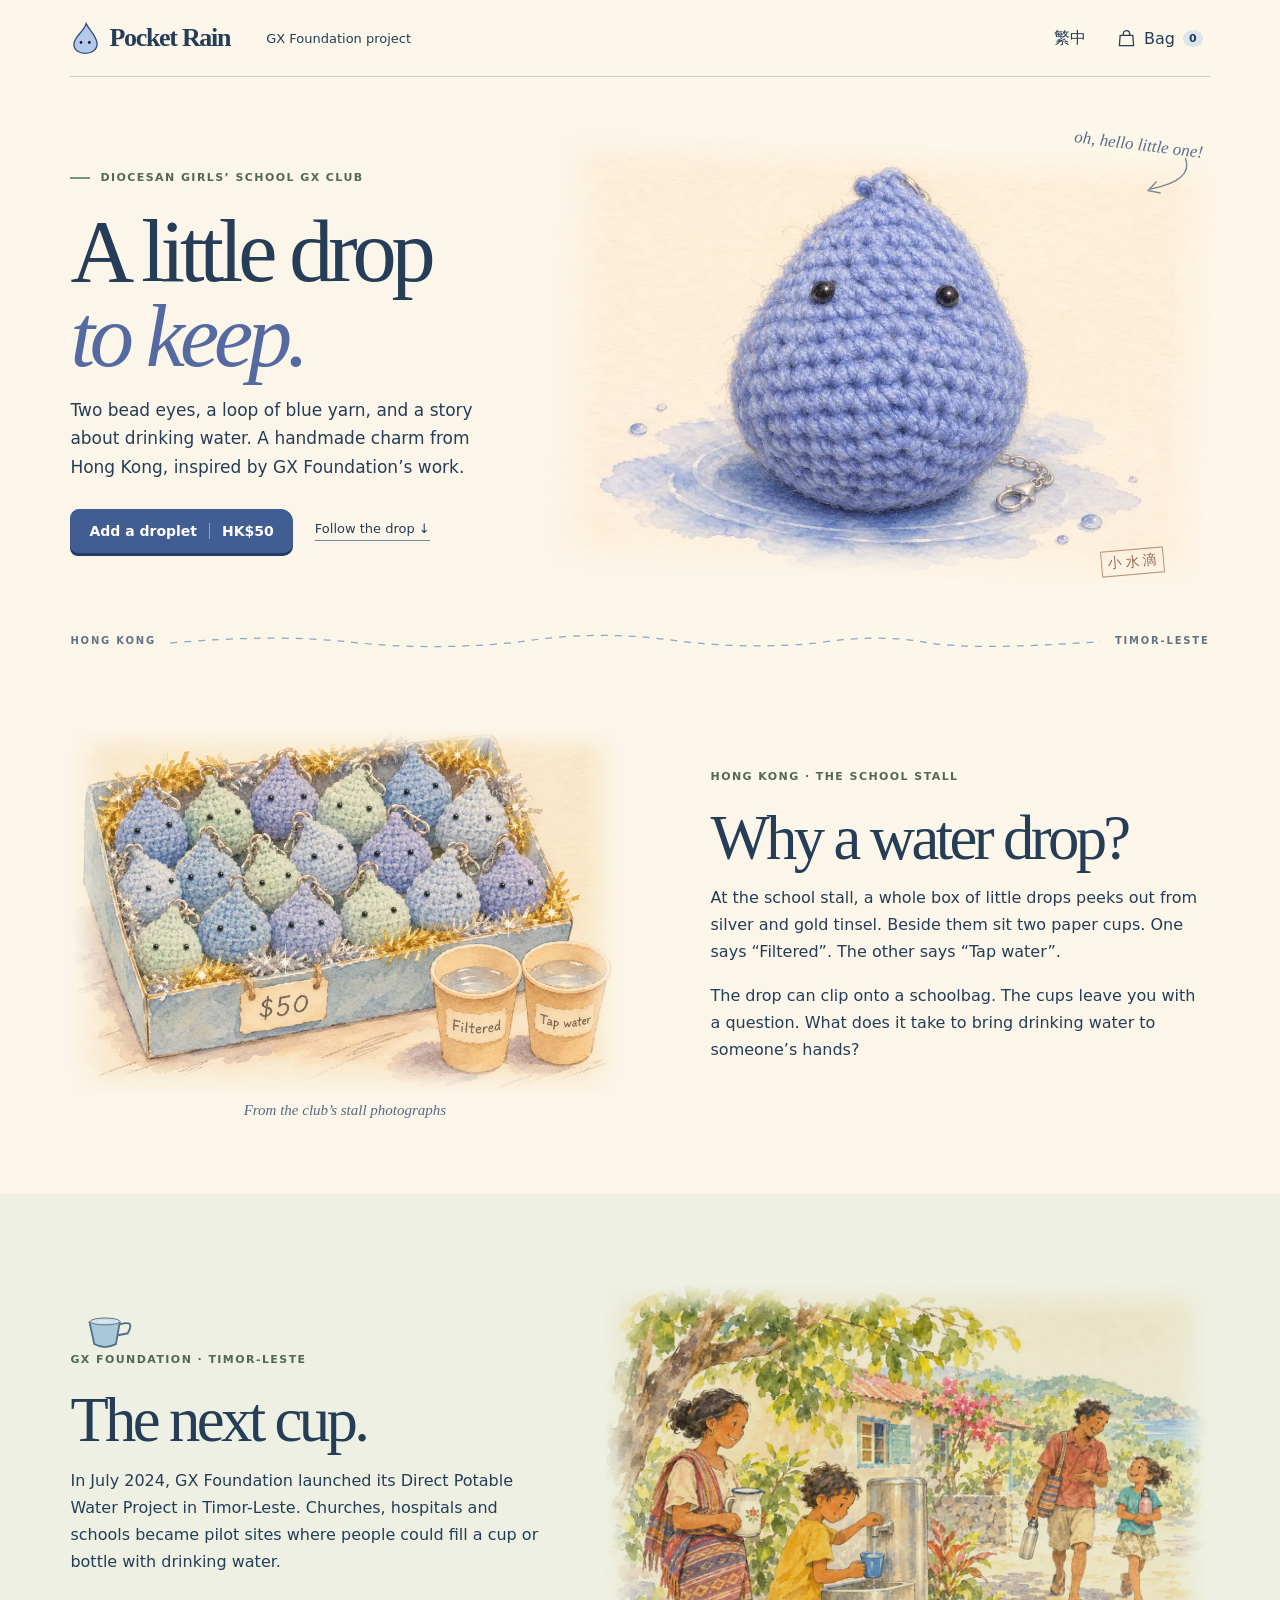
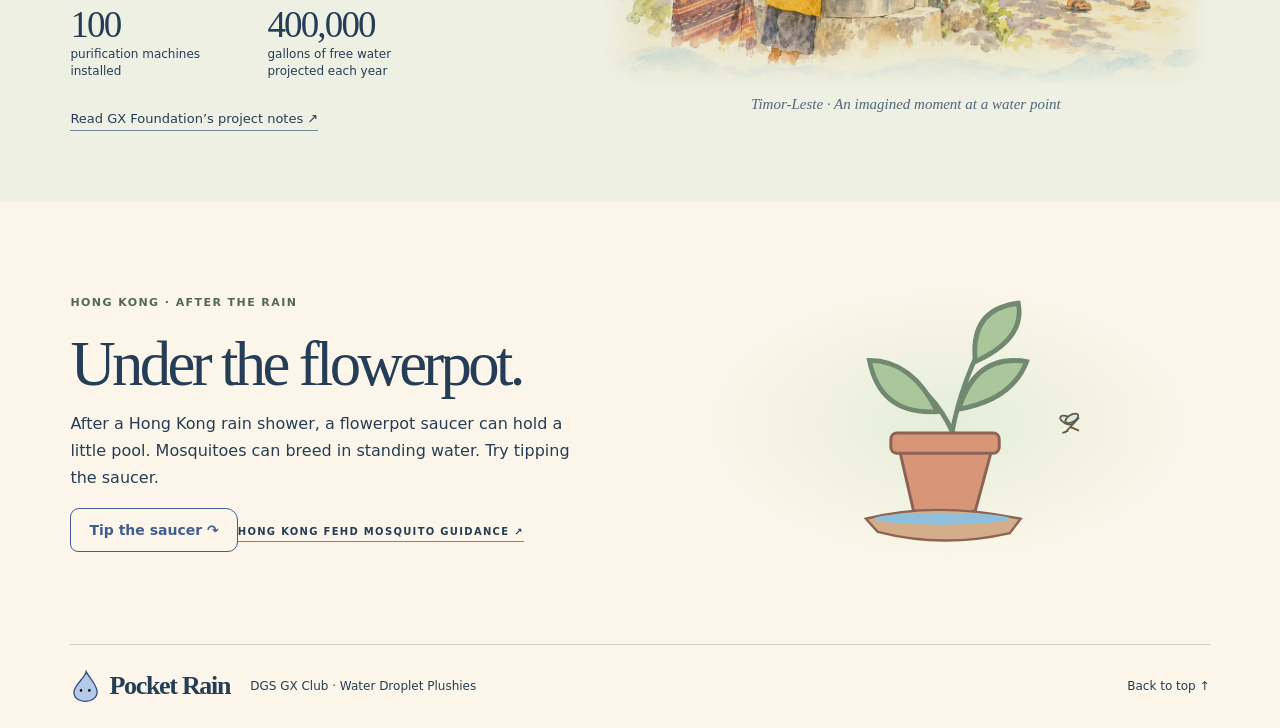
==== clubs/dgs-pocket-rain/index.html @ b992528f "Build Pocket Rain, a bilingual watercolor story for the DGS GX Club" ====
<!doctype html><html lang="en"><head><meta charset="utf-8"><meta name="viewport" content="width=device-width,initial-scale=1"><meta name="theme-color" content="#faf5e9"><title>Pocket Rain · DGS GX Club</title><meta name="description" content="Meet a handmade water droplet from Diocesan Girls’ School GX Club and follow its story to GX Foundation’s Direct Potable Water Project."><link rel="stylesheet" href="style.css"><script defer src="app.js"></script></head><body>
<svg class="defs" xmlns="http://www.w3.org/2000/svg" aria-hidden="true"><defs><symbol id="drop" viewBox="0 0 48 52"><path d="M25 3C23 14 6 23 6 35c0 9 8 14 18 14s18-6 18-15C41 22 30 13 25 3Z" fill="#b4c9e9" stroke="#334c7a" stroke-width="2"/><circle cx="17" cy="32" r="2"/><circle cx="30" cy="32" r="2"/></symbol><symbol id="bag" viewBox="0 0 24 24"><path d="M4 8h16l1 13H3L4 8Zm4 0V6a4 4 0 018 0v2" fill="none" stroke="currentColor" stroke-width="1.6" stroke-linejoin="round"/></symbol></defs></svg>
<header><div class="nav"><a class="brand" href="#home"><svg aria-hidden="true"><use href="#drop"/></svg>Pocket Rain</a><a class="navlink" href="#project" data-zh="共享基金會項目">GX Foundation project</a><div class="navright"><button id="lang" aria-label="切換至繁體中文">繁中</button><button id="bagBtn" class="bag"><svg aria-hidden="true"><use href="#bag"/></svg><span data-zh="購物袋">Bag</span> <b id="count">0</b></button></div></div></header>
<main id="home"><section class="hero wrap"><div class="herocopy"><p class="eyebrow"><i></i><span data-zh="拔萃女書院 GX 學會">Diocesan Girls’ School GX Club</span></p><h1 data-zh="袋裡的">A little drop</h1><div class="title2" data-zh="小水滴。">to keep.</div><p class="lead" data-zh="兩顆珠子做眼睛，一身藍色毛線。香港學生把共享基金會的飲用水故事，織成一枚可以隨身帶走的小掛飾。">Two bead eyes, a loop of blue yarn, and a story about drinking water. A handmade charm from Hong Kong, inspired by GX Foundation’s work.</p><div class="actions"><button class="primary" id="add"><span data-zh="放進購物袋">Add a droplet</span><span class="price">HK$50</span></button><a href="#stall" class="storylink"><span data-zh="跟著水滴走">Follow the drop</span> ↓</a></div></div>
<div class="portrait"><span class="handnote" data-zh="你好，小水滴！">oh, hello little one!</span><svg class="pointer" viewBox="0 0 80 60" aria-hidden="true"><path d="M65 4Q76 33 20 44m8-10-11 12 16 3"/></svg><button class="artbutton" id="hello" aria-label="Say hello to the droplet" data-label-zh="向小水滴打招呼"><img src="assets/pocket-rain.webp" width="1050" height="700" alt="Watercolor portrait of a blue crocheted water droplet with tiny bead eyes and a silver clasp."></button><span class="littlemark">小 水 滴</span></div></section>
<div class="chapterline wrap"><span>HONG KONG</span><svg aria-hidden="true" viewBox="0 0 800 32" preserveAspectRatio="none"><path d="M0 18Q90 6 157 17T298 17Q365 1 430 14T555 18Q609 6 649 17T800 16"/></svg><span>TIMOR-LESTE</span></div>
<section id="stall" class="spread wrap"><figure class="paper"><img src="assets/stall.webp" width="1000" height="667" alt="Illustration of the students’ tinsel-trimmed stall, blue crocheted keyrings and two labelled cups." loading="lazy"><figcaption data-zh="根據學會攤位照片繪製">From the club’s stall photographs</figcaption></figure><div><p class="eyebrow" data-zh="香港 · 校園攤位">Hong Kong · The school stall</p><h2 data-zh="為甚麼是水滴？">Why a water drop?</h2><p data-zh="攤位上，一整盒毛線水滴擠在金銀色的閃帶之間。旁邊有兩個紙杯，一個寫著「過濾水」，另一個寫著「自來水」。">At the school stall, a whole box of little drops peeks out from silver and gold tinsel. Beside them sit two paper cups. One says “Filtered”. The other says “Tap water”.</p><p data-zh="小水滴可以掛在書包上。至於杯裡的水，又是怎樣來到我們手中的呢？">The drop can clip onto a schoolbag. The cups leave you with a question. What does it take to bring drinking water to someone’s hands?</p></div></section>
<section id="project" class="project"><div class="wrap spread reverse"><div><p class="eyebrow" data-zh="共享基金會 · 東帝汶">GX Foundation · Timor-Leste</p><h2 data-zh="下一杯水。">The next cup.</h2><p data-zh="2024 年 7 月，共享基金會在東帝汶啟動「直接飲用水項目」，以教堂、醫院和學校為試點，設置淨水機，讓人們可在日常生活中盛取飲用水。">In July 2024, GX Foundation launched its Direct Potable Water Project in Timor-Leste. Churches, hospitals and schools became pilot sites where people could fill a cup or bottle with drinking water.</p><div class="stats"><div><strong>100</strong><span data-zh="已設置的淨水機">purification machines installed</span></div><div><strong>400,000</strong><span data-zh="預計每年供應的免費飲用水（加侖）">gallons of free water projected each year</span></div></div><a class="storylink" href="https://gxfoundation.hk/en/programmes/detail/habitat"><span data-zh="閱讀共享基金會的項目介紹">Read GX Foundation’s project notes</span> ↗</a></div><figure class="scene"><img src="assets/next-cup.webp" width="1250" height="833" alt="A painted scene of two families sharing a water point in Timor-Leste." loading="lazy"><figcaption data-zh="東帝汶 · 水站日常生活想像圖">Timor-Leste · An imagined moment at a water point</figcaption></figure></div></section>
<section class="field wrap"><div><p class="eyebrow" data-zh="香港 · 雨後小觀察">Hong Kong · After the rain</p><h2 data-zh="花盆底下呢？">Under the flowerpot.</h2><p data-zh="下雨後，花盆底碟有時會留下一小攤水。蚊子可以在積水中繁殖。試試把底碟裡的水倒掉。">After a Hong Kong rain shower, a flowerpot saucer can hold a little pool. Mosquitoes can breed in standing water. Try tipping the saucer.</p><button class="outline" id="tip"></button><p class="result" id="tipStatus" aria-live="polite"></p><a class="source" href="https://www.fehd.gov.hk/english/news/details/20260423_12346.html" data-zh="香港食環署防蚊指引 ↗">Hong Kong FEHD mosquito guidance ↗</a></div><div class="garden"><svg viewBox="0 0 440 245" aria-hidden="true"><g fill="none" stroke="#708970" stroke-width="4" stroke-linecap="round"><path d="M220 158q4-60 37-117m-32 92q-17-40-54-56"/><path fill="#abc69a" d="M243 71q-5-44 36-49 6 30-36 49ZM229 111q14-47 57-40-12 32-57 40ZM211 113q-48 3-57-43 36 0 57 43Z"/></g><g stroke="#8c6355" stroke-width="2.5" fill="#d79677"><path d="m179 144 12 52q24 12 52 0l14-52Z"/><rect x="172" y="131" width="91" height="17" rx="5"/></g><g class="saucer"><path d="M151 203q58-15 130 0l-9 12q-57 13-111-1Z" fill="#d4ae8a" stroke="#8c6355" stroke-width="2"/><ellipse class="swater" cx="215" cy="203" rx="57" ry="5" fill="#8fbfdb"/></g><g class="pour" fill="#77adcc"><ellipse cx="291" cy="211" rx="3" ry="7"/><ellipse cx="300" cy="222" rx="3" ry="5"/></g><g class="bug" transform="translate(323 125)" stroke="#625949" stroke-width="1.5" fill="#d7e9e3"><ellipse cx="-5" cy="-3" rx="6" ry="3" transform="rotate(25)"/><ellipse cx="4" cy="-5" rx="6" ry="3" transform="rotate(-30)"/><path d="m-5 6 12-13m-7 8 7 3m-9 0-5 2" fill="none"/></g></svg></div></section></main>
<footer class="wrap"><a href="#home" class="brand"><svg aria-hidden="true"><use href="#drop"/></svg>Pocket Rain</a><span data-zh="拔萃女書院 GX 學會 · 水滴公仔">DGS GX Club · Water Droplet Plushies</span><a href="#home" data-zh="回到頁首 ↑">Back to top ↑</a></footer>
<dialog id="drawer" aria-labelledby="bagTitle"><div class="drawerhead"><p class="eyebrow" data-zh="校園攤位 · 預覽">School stall · Preview</p><button id="close" aria-label="Close bag" data-label-zh="關閉購物袋">×</button></div><h2 id="bagTitle" data-zh="你的小水滴">Your little drops</h2><div id="bagBody"></div></dialog><div id="toast" role="status"></div></body></html>
---- clubs/dgs-pocket-rain/style.css ----
:root{--paper:#fbf6e9;--ink:#253d56;--blue:#425d92;--line:#cfcebc;--serif:"Baskerville","Iowan Old Style","Palatino Linotype","Songti TC","Noto Serif TC",Georgia,serif;--sans:"Avenir Next","PingFang TC","Microsoft JhengHei",system-ui,sans-serif;color:var(--ink);background:var(--paper);font-family:var(--sans);scroll-behavior:smooth}*{box-sizing:border-box}body{margin:0;background:radial-gradient(ellipse at 82% 12%,#fff9ea88,transparent 28%),var(--paper)}button,a{font:inherit;color:inherit}button{cursor:pointer}button:focus-visible,a:focus-visible{outline:3px solid #af5e2f;outline-offset:5px}a{text-decoration:none}svg{display:block}.defs{position:absolute;width:0;height:0}.wrap,.nav{max-width:1240px;width:89%;margin:auto}.nav{height:77px;display:flex;align-items:center;gap:36px;border-bottom:1px solid var(--line)}.brand{display:flex;align-items:center;gap:8px;font:700 26px var(--serif);letter-spacing:-1.3px}.brand svg{width:31px;height:35px}.navlink{font-size:13px}.navright{margin-left:auto;display:flex;align-items:center;gap:17px}.navright button,.drawerhead button{background:none;border:0;padding:7px}.bag{display:flex;align-items:center;gap:8px}.bag svg{width:19px;height:19px}.bag b{font-size:11px;background:#dce5eb;padding:2px 6px;border-radius:50%}.hero{display:grid;grid-template-columns:.85fr 1.15fr;min-height:540px;align-items:center;padding:66px 0 49px}.eyebrow,.chapterline,.source{font:650 11px/1.6 var(--sans);letter-spacing:.13em;text-transform:uppercase}.eyebrow{display:flex;align-items:center;gap:10px;color:#536953;margin:0 0 22px}.eyebrow i{width:20px;height:2px;background:#7c9476}h1,.title2,h2{font:500 clamp(56px,6.9vw,104px)/.96 var(--serif);letter-spacing:-.058em;margin:0}.title2{font-style:italic;color:#546aa0}.lead{font-size:17px;max-width:415px}.herocopy{z-index:1}.lead,.spread p:not(.eyebrow),.field p:not(.eyebrow){line-height:1.7}.actions{display:flex;align-items:center;gap:22px;flex-wrap:wrap;margin-top:27px}.primary,.outline{border:1px solid var(--blue);padding:13px 18px;border-radius:9px 12px 10px 8px;font-size:14px;font-weight:650}.primary{background:var(--blue);color:white;box-shadow:0 3px 0 #233b66}.primary:hover{background:#314e80}.price{border-left:1px solid #ffffff68;margin-left:12px;padding-left:12px}.storylink,.source{font-size:13px;border-bottom:1px solid #78879a;padding-bottom:4px}.portrait{position:relative;min-width:0;isolation:isolate}.artbutton{display:block;border:0;padding:0;background:none;width:100%;mix-blend-mode:multiply;cursor:pointer}.artbutton img,.paper img,.scene img{display:block;width:100%;height:auto;mask-image:linear-gradient(to right,transparent,#000 7% 94%,transparent),linear-gradient(to bottom,transparent,#000 8% 91%,transparent);mask-composite:intersect}.artbutton img{transform:rotate(2deg)}.artbutton.wave img{animation:bob .75s ease}.handnote,.littlemark,figcaption{font:italic 17px var(--serif);color:#596d8c}.handnote{position:absolute;z-index:2;top:-8px;right:1%;transform:rotate(7deg);pointer-events:none}.pointer{position:absolute;right:2%;top:12px;width:62px;fill:none;stroke:#758497;stroke-width:1.8;z-index:2;pointer-events:none}.littlemark{position:absolute;right:7%;bottom:1%;font:500 14px var(--serif);color:#946b57;border:1px solid #b6977e;padding:3px 6px;transform:rotate(-5deg)}.chapterline{display:flex;align-items:center;gap:14px;color:#627387;letter-spacing:.18em;font-size:10px;white-space:nowrap}.chapterline svg{width:100%;height:25px;stroke:#89a9c0;stroke-width:1.6;fill:none;stroke-dasharray:6 6}.spread,.field{display:grid;grid-template-columns:1.1fr 1fr;align-items:center;gap:8%;padding:75px 0}.spread h2,.field h2,dialog h2{font-size:clamp(40px,4.9vw,70px)}.spread p:not(.eyebrow),.field p:not(.eyebrow){font-size:16px}.spread figure{margin:0;min-width:0}.paper,.scene{mix-blend-mode:multiply}figcaption{text-align:center;margin-top:7px;font-size:15px}.project{background:#edf0e3}.reverse{grid-template-columns:1fr 1.25fr;gap:4%}.stats{display:flex;margin:28px 0;gap:22px}.stats>div{max-width:175px}.stats strong{display:block;font:500 37px var(--serif);letter-spacing:-.05em}.stats span{font-size:12px;line-height:1.4;display:block}.field{grid-template-columns:1fr 1fr}.garden svg{width:100%;background:radial-gradient(ellipse,#e5edda,transparent 65%)}.outline{background:none;color:var(--blue)}.source{font-size:10px}.saucer,.swater,.bug,.pour{transition:transform .7s,opacity .5s;transform-box:fill-box;transform-origin:center}.pour{opacity:0}.tipped .saucer{transform:translate(24px,5px) rotate(19deg)}.tipped .swater,.tipped .bug{opacity:0}.tipped .pour{animation:pour .9s ease}.result:empty{display:none}.field .result{color:#46623c}footer{border-top:1px solid var(--line);padding:24px 0;display:flex;align-items:center;gap:20px;font-size:12px}footer a:last-child{margin-left:auto}dialog{width:min(430px,92vw);border:1px solid #999f96;background:var(--paper);color:var(--ink);border-radius:15px;padding:25px}dialog::backdrop{background:#18253e60}.drawerhead,.bagrow,.subtotal,.quantity{display:flex;align-items:center;justify-content:space-between;gap:12px}.drawerhead .eyebrow{margin:0}.drawerhead button{font-size:27px}.bagrow{margin:22px 0}.bagrow img{width:40%;mix-blend-mode:multiply}.quantity{justify-content:start}.quantity button{border-radius:50%;width:37px;height:37px;border:1px solid var(--line);background:none}.subtotal{padding:16px 0;border-top:1px dashed var(--line)}dialog p{line-height:1.6}#toast{position:fixed;bottom:20px;left:50%;transform:translateX(-50%);background:#273f54;color:white;border-radius:22px;padding:10px 20px;font-size:13px;z-index:5;pointer-events:none}#toast:empty{display:none}.bead{fill:#6b9fc1;opacity:0}.travelling .bead{animation:fall 1.7s ease-in-out 2}.ring{stroke:#8ab2cd;fill:none;opacity:.3;transform-origin:center;transform-box:fill-box}.travelling .ring{animation:ripple 1.7s ease-out 2}.cupmark{width:85px;height:62px;margin-top:20px}.littlemark,.garden{pointer-events:none}@keyframes bob{35%{transform:rotate(-6deg) translateY(-8px)}70%{transform:rotate(4deg)}}@keyframes fall{20%{opacity:1;transform:translateY(-9px)}65%{opacity:1;transform:translateY(14px)}70%,100%{opacity:0}}@keyframes ripple{0%,60%{transform:scale(.2);opacity:0}70%{opacity:.8}100%{transform:scale(1.4);opacity:0}}@keyframes pour{35%{opacity:1}100%{opacity:0;transform:translateY(8px)}}html:lang(zh-Hant) h1,html:lang(zh-Hant) .title2,html:lang(zh-Hant) h2{letter-spacing:.01em;line-height:1.14}html:lang(zh-Hant) .title2{font-style:normal}
@media(max-width:700px){.wrap,.nav{width:88%}.nav{height:61px;gap:10px}.navlink{display:none}.navright{gap:7px}.brand{font-size:22px}.hero{grid-template-columns:1fr;padding:34px 0 17px;gap:22px}.hero h1,.hero .title2{display:inline;font-size:clamp(49px,11vw,76px)}.hero h1{margin-right:.1em}.eyebrow{font-size:10px;margin-bottom:13px}.lead{font-size:15px;margin:12px 0}.actions{margin-top:17px;gap:18px}.portrait{width:min(100%,440px);margin:auto}.handnote{right:1%;font-size:15px}.pointer{width:41px}.chapterline{gap:8px;font-size:8px}.spread,.field{grid-template-columns:1fr;gap:24px;padding:46px 0}.spread:not(.reverse)>div{grid-row:1}.stats{margin:18px 0}.garden{grid-row:2}.garden svg{max-height:190px}.field h2,.spread h2{font-size:42px}footer{flex-wrap:wrap;gap:12px}footer .brand{width:100%}.storylink{font-size:12px}}
@media(prefers-reduced-motion:reduce){*,*::before,*::after{scroll-behavior:auto!important;animation:none!important;transition:none!important}}
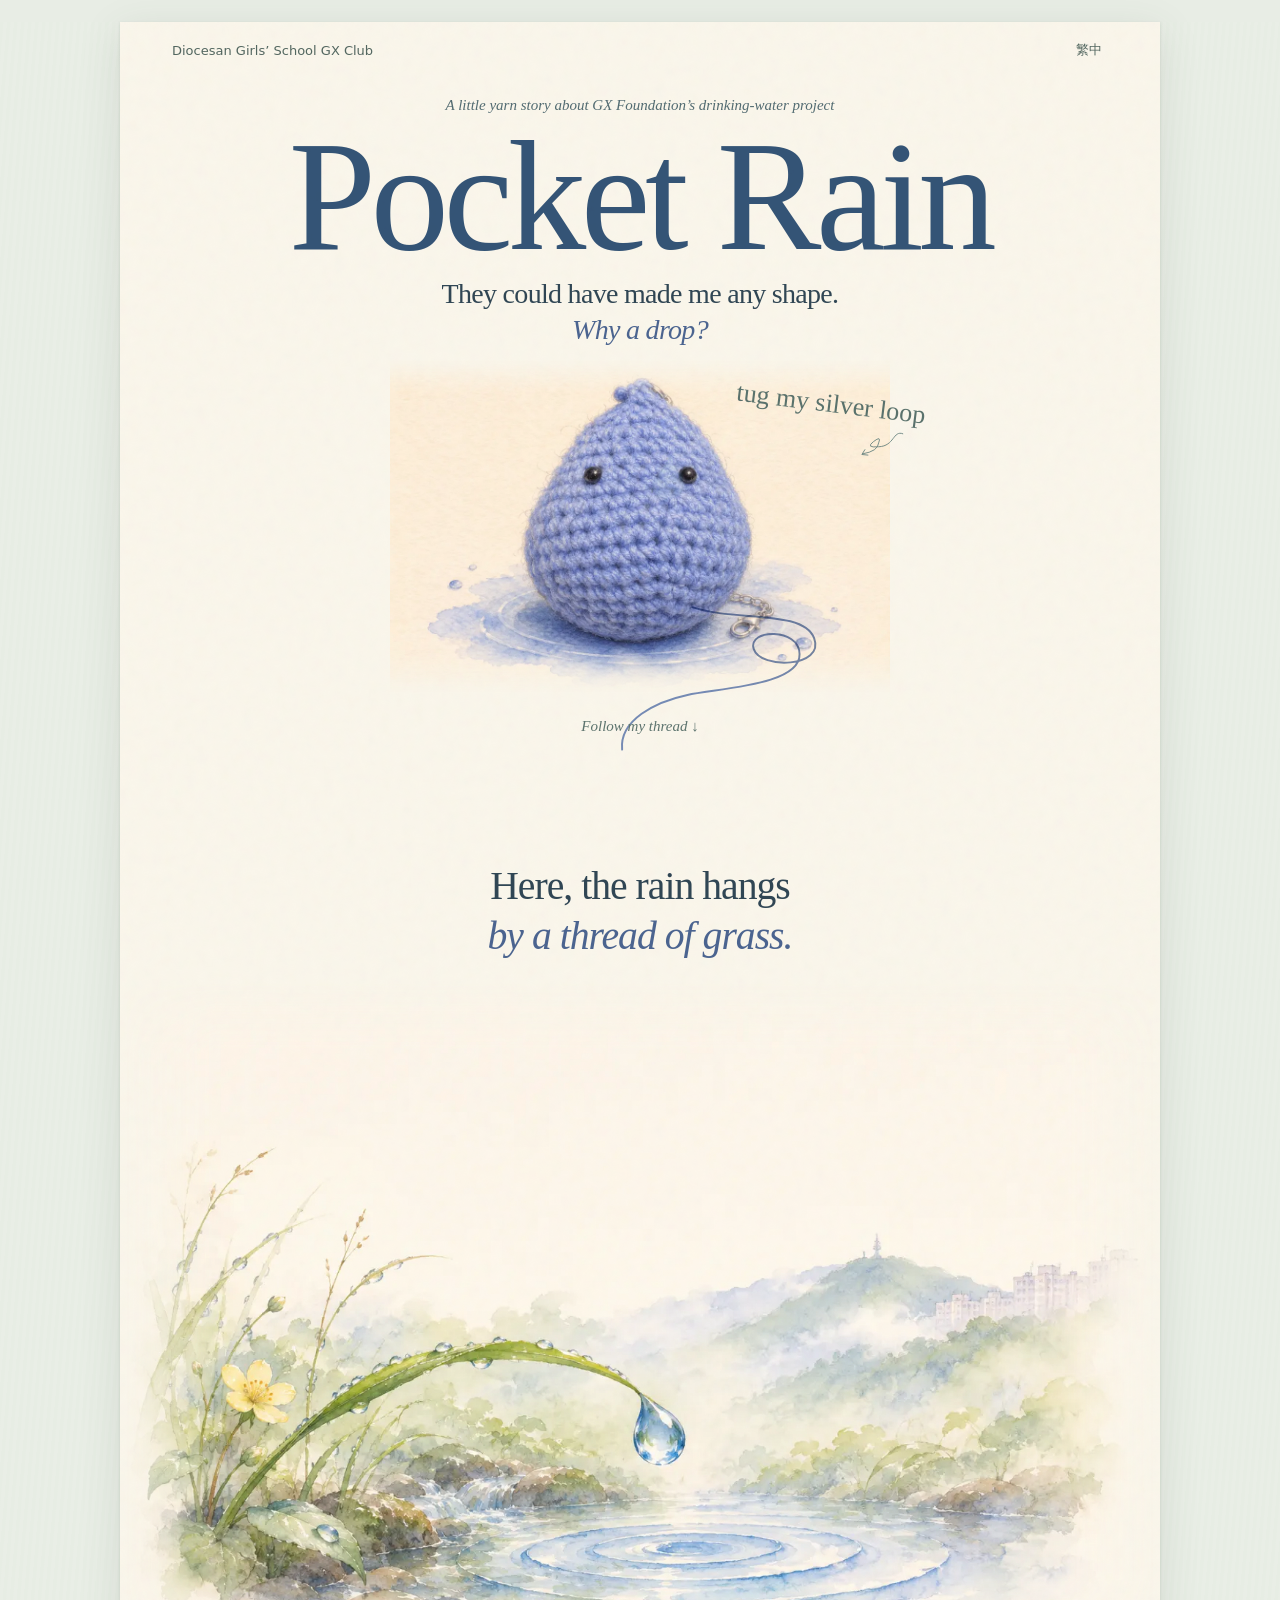
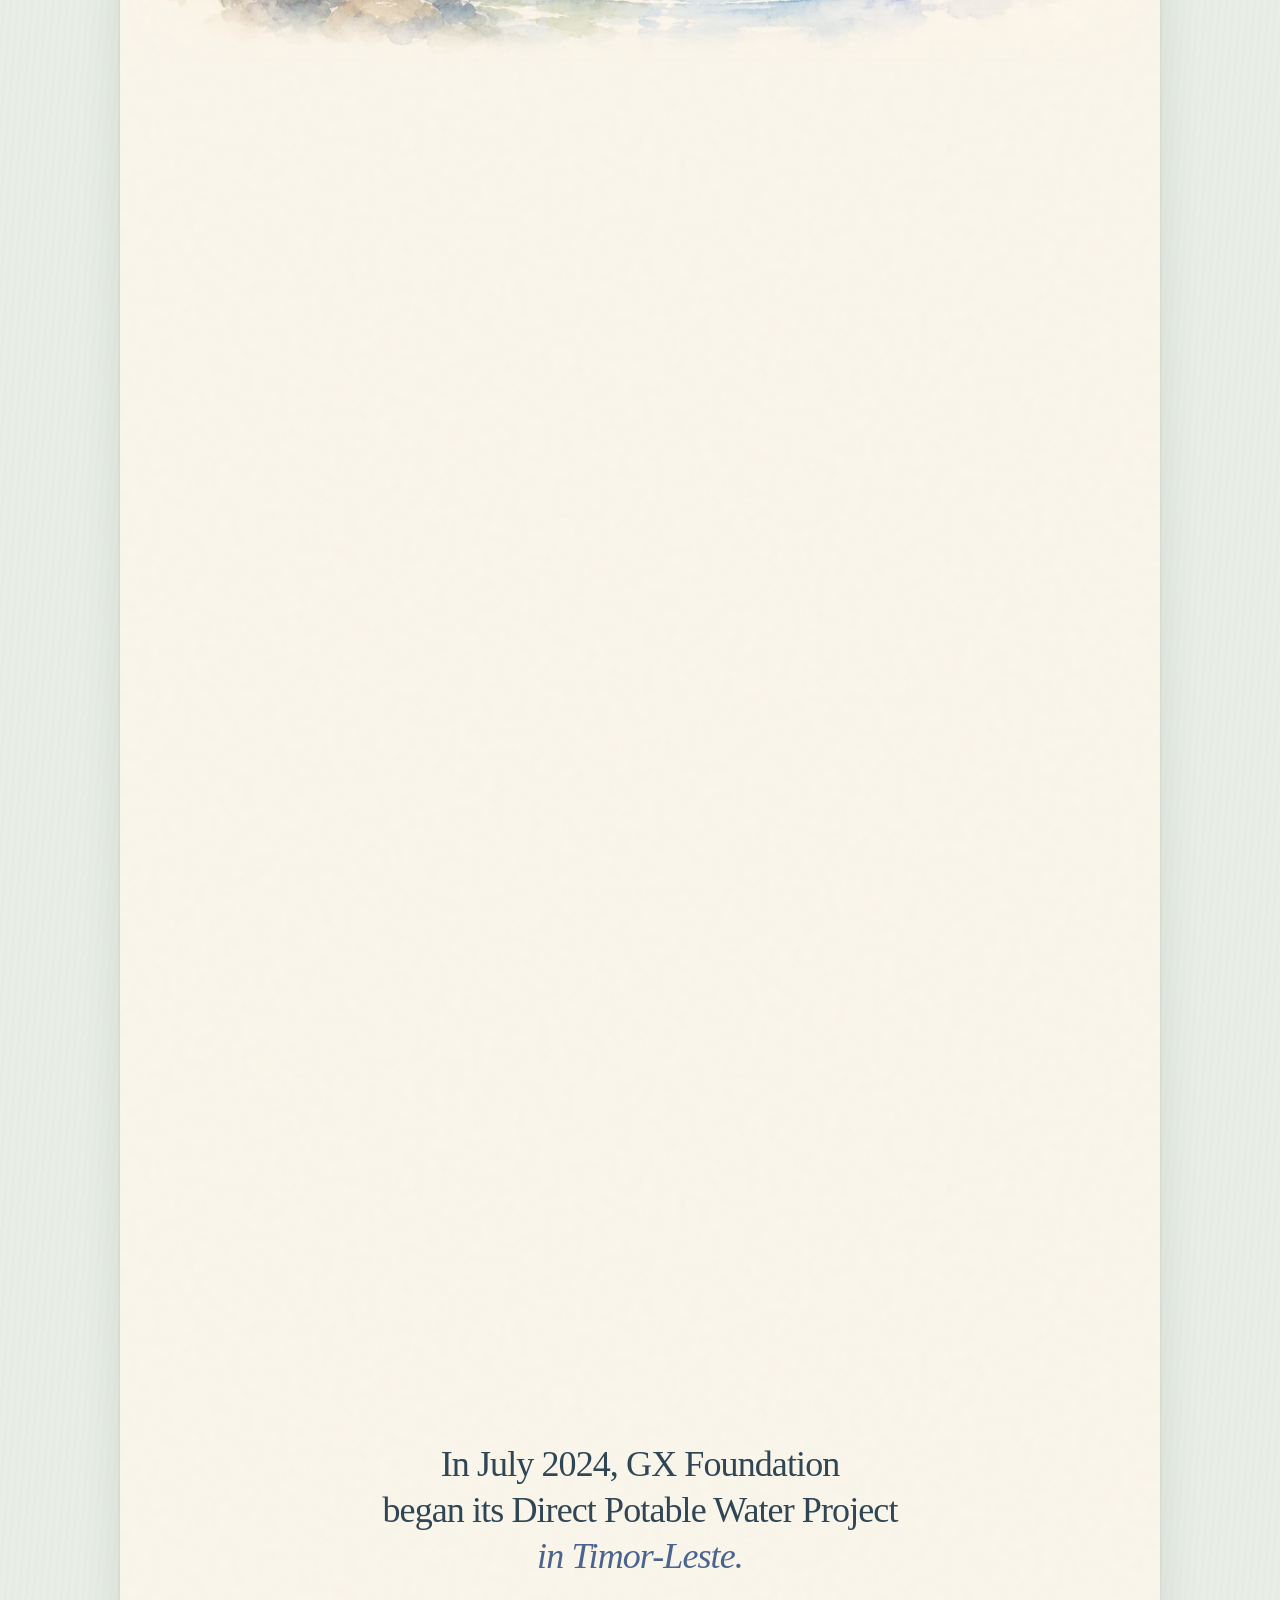
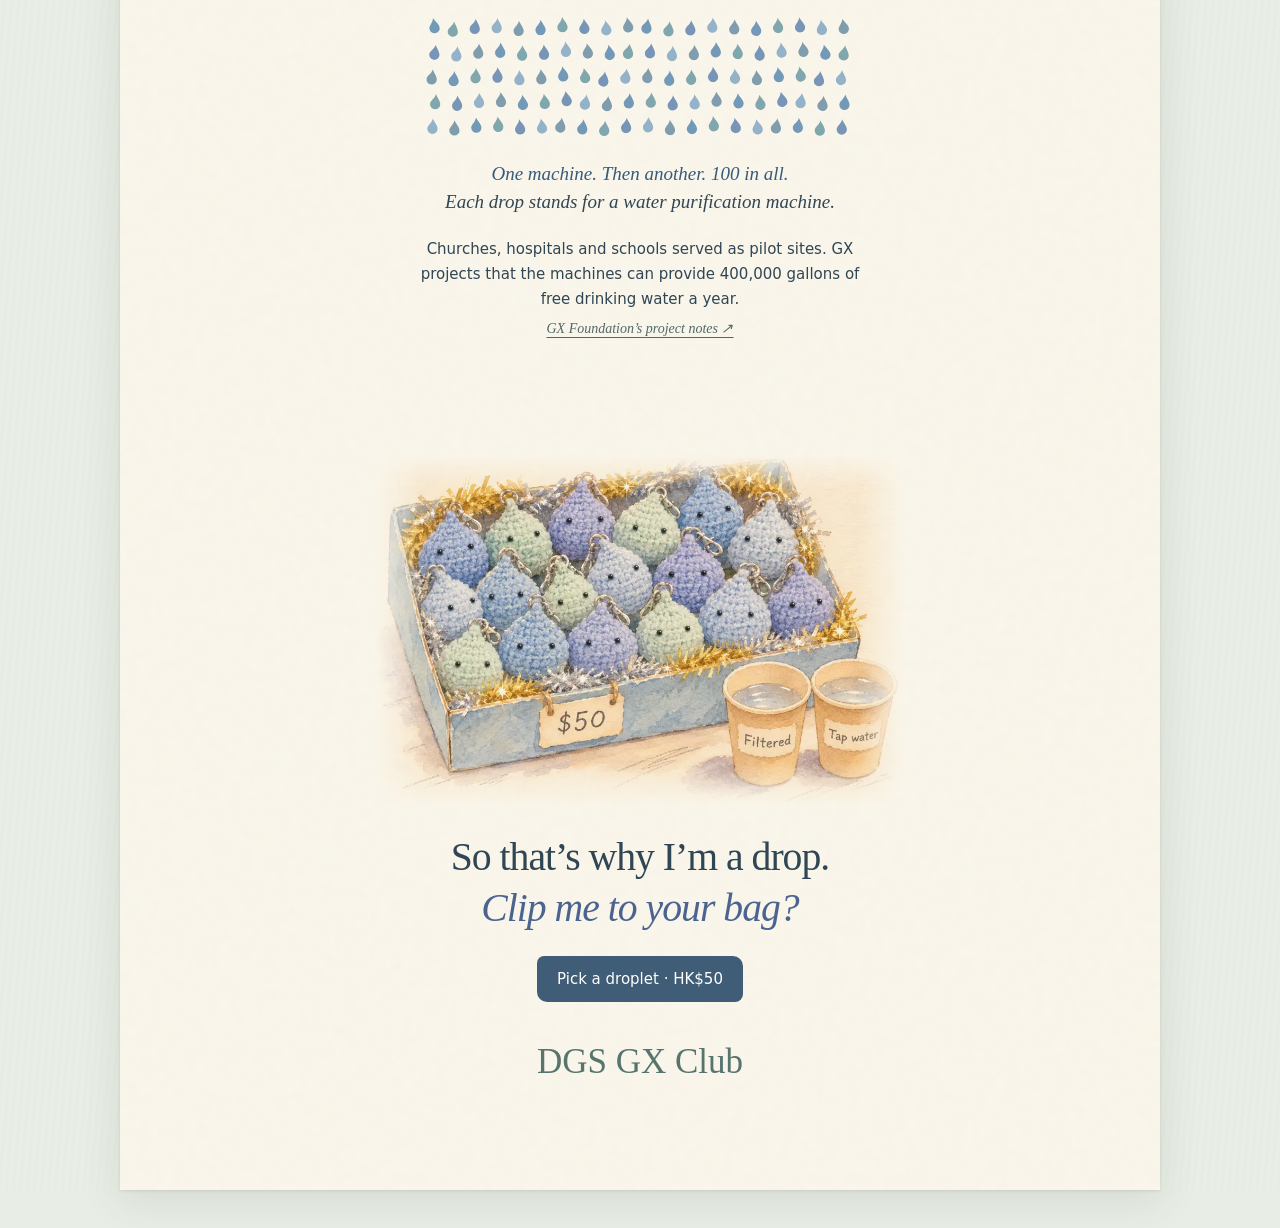
==== commit 2fe3f7e5: "Tell the droplet’s story through a pullable charm, scrolling watercolor and a cup that fills" ====
--- a/clubs/dgs-pocket-rain/index.html
+++ b/clubs/dgs-pocket-rain/index.html
@@ -1,11 +1,10 @@
-<!doctype html><html lang="en"><head><meta charset="utf-8"><meta name="viewport" content="width=device-width,initial-scale=1"><meta name="theme-color" content="#faf5e9"><title>Pocket Rain · DGS GX Club</title><meta name="description" content="Meet a handmade water droplet from Diocesan Girls’ School GX Club and follow its story to GX Foundation’s Direct Potable Water Project."><link rel="stylesheet" href="style.css"><script defer src="app.js"></script></head><body>
-<svg class="defs" xmlns="http://www.w3.org/2000/svg" aria-hidden="true"><defs><symbol id="drop" viewBox="0 0 48 52"><path d="M25 3C23 14 6 23 6 35c0 9 8 14 18 14s18-6 18-15C41 22 30 13 25 3Z" fill="#b4c9e9" stroke="#334c7a" stroke-width="2"/><circle cx="17" cy="32" r="2"/><circle cx="30" cy="32" r="2"/></symbol><symbol id="bag" viewBox="0 0 24 24"><path d="M4 8h16l1 13H3L4 8Zm4 0V6a4 4 0 018 0v2" fill="none" stroke="currentColor" stroke-width="1.6" stroke-linejoin="round"/></symbol></defs></svg>
-<header><div class="nav"><a class="brand" href="#home"><svg aria-hidden="true"><use href="#drop"/></svg>Pocket Rain</a><a class="navlink" href="#project" data-zh="共享基金會項目">GX Foundation project</a><div class="navright"><button id="lang" aria-label="切換至繁體中文">繁中</button><button id="bagBtn" class="bag"><svg aria-hidden="true"><use href="#bag"/></svg><span data-zh="購物袋">Bag</span> <b id="count">0</b></button></div></div></header>
-<main id="home"><section class="hero wrap"><div class="herocopy"><p class="eyebrow"><i></i><span data-zh="拔萃女書院 GX 學會">Diocesan Girls’ School GX Club</span></p><h1 data-zh="袋裡的">A little drop</h1><div class="title2" data-zh="小水滴。">to keep.</div><p class="lead" data-zh="兩顆珠子做眼睛，一身藍色毛線。香港學生把共享基金會的飲用水故事，織成一枚可以隨身帶走的小掛飾。">Two bead eyes, a loop of blue yarn, and a story about drinking water. A handmade charm from Hong Kong, inspired by GX Foundation’s work.</p><div class="actions"><button class="primary" id="add"><span data-zh="放進購物袋">Add a droplet</span><span class="price">HK$50</span></button><a href="#stall" class="storylink"><span data-zh="跟著水滴走">Follow the drop</span> ↓</a></div></div>
-<div class="portrait"><span class="handnote" data-zh="你好，小水滴！">oh, hello little one!</span><svg class="pointer" viewBox="0 0 80 60" aria-hidden="true"><path d="M65 4Q76 33 20 44m8-10-11 12 16 3"/></svg><button class="artbutton" id="hello" aria-label="Say hello to the droplet" data-label-zh="向小水滴打招呼"><img src="assets/pocket-rain.webp" width="1050" height="700" alt="Watercolor portrait of a blue crocheted water droplet with tiny bead eyes and a silver clasp."></button><span class="littlemark">小 水 滴</span></div></section>
-<div class="chapterline wrap"><span>HONG KONG</span><svg aria-hidden="true" viewBox="0 0 800 32" preserveAspectRatio="none"><path d="M0 18Q90 6 157 17T298 17Q365 1 430 14T555 18Q609 6 649 17T800 16"/></svg><span>TIMOR-LESTE</span></div>
-<section id="stall" class="spread wrap"><figure class="paper"><img src="assets/stall.webp" width="1000" height="667" alt="Illustration of the students’ tinsel-trimmed stall, blue crocheted keyrings and two labelled cups." loading="lazy"><figcaption data-zh="根據學會攤位照片繪製">From the club’s stall photographs</figcaption></figure><div><p class="eyebrow" data-zh="香港 · 校園攤位">Hong Kong · The school stall</p><h2 data-zh="為甚麼是水滴？">Why a water drop?</h2><p data-zh="攤位上，一整盒毛線水滴擠在金銀色的閃帶之間。旁邊有兩個紙杯，一個寫著「過濾水」，另一個寫著「自來水」。">At the school stall, a whole box of little drops peeks out from silver and gold tinsel. Beside them sit two paper cups. One says “Filtered”. The other says “Tap water”.</p><p data-zh="小水滴可以掛在書包上。至於杯裡的水，又是怎樣來到我們手中的呢？">The drop can clip onto a schoolbag. The cups leave you with a question. What does it take to bring drinking water to someone’s hands?</p></div></section>
-<section id="project" class="project"><div class="wrap spread reverse"><div><p class="eyebrow" data-zh="共享基金會 · 東帝汶">GX Foundation · Timor-Leste</p><h2 data-zh="下一杯水。">The next cup.</h2><p data-zh="2024 年 7 月，共享基金會在東帝汶啟動「直接飲用水項目」，以教堂、醫院和學校為試點，設置淨水機，讓人們可在日常生活中盛取飲用水。">In July 2024, GX Foundation launched its Direct Potable Water Project in Timor-Leste. Churches, hospitals and schools became pilot sites where people could fill a cup or bottle with drinking water.</p><div class="stats"><div><strong>100</strong><span data-zh="已設置的淨水機">purification machines installed</span></div><div><strong>400,000</strong><span data-zh="預計每年供應的免費飲用水（加侖）">gallons of free water projected each year</span></div></div><a class="storylink" href="https://gxfoundation.hk/en/programmes/detail/habitat"><span data-zh="閱讀共享基金會的項目介紹">Read GX Foundation’s project notes</span> ↗</a></div><figure class="scene"><img src="assets/next-cup.webp" width="1250" height="833" alt="A painted scene of two families sharing a water point in Timor-Leste." loading="lazy"><figcaption data-zh="東帝汶 · 水站日常生活想像圖">Timor-Leste · An imagined moment at a water point</figcaption></figure></div></section>
-<section class="field wrap"><div><p class="eyebrow" data-zh="香港 · 雨後小觀察">Hong Kong · After the rain</p><h2 data-zh="花盆底下呢？">Under the flowerpot.</h2><p data-zh="下雨後，花盆底碟有時會留下一小攤水。蚊子可以在積水中繁殖。試試把底碟裡的水倒掉。">After a Hong Kong rain shower, a flowerpot saucer can hold a little pool. Mosquitoes can breed in standing water. Try tipping the saucer.</p><button class="outline" id="tip"></button><p class="result" id="tipStatus" aria-live="polite"></p><a class="source" href="https://www.fehd.gov.hk/english/news/details/20260423_12346.html" data-zh="香港食環署防蚊指引 ↗">Hong Kong FEHD mosquito guidance ↗</a></div><div class="garden"><svg viewBox="0 0 440 245" aria-hidden="true"><g fill="none" stroke="#708970" stroke-width="4" stroke-linecap="round"><path d="M220 158q4-60 37-117m-32 92q-17-40-54-56"/><path fill="#abc69a" d="M243 71q-5-44 36-49 6 30-36 49ZM229 111q14-47 57-40-12 32-57 40ZM211 113q-48 3-57-43 36 0 57 43Z"/></g><g stroke="#8c6355" stroke-width="2.5" fill="#d79677"><path d="m179 144 12 52q24 12 52 0l14-52Z"/><rect x="172" y="131" width="91" height="17" rx="5"/></g><g class="saucer"><path d="M151 203q58-15 130 0l-9 12q-57 13-111-1Z" fill="#d4ae8a" stroke="#8c6355" stroke-width="2"/><ellipse class="swater" cx="215" cy="203" rx="57" ry="5" fill="#8fbfdb"/></g><g class="pour" fill="#77adcc"><ellipse cx="291" cy="211" rx="3" ry="7"/><ellipse cx="300" cy="222" rx="3" ry="5"/></g><g class="bug" transform="translate(323 125)" stroke="#625949" stroke-width="1.5" fill="#d7e9e3"><ellipse cx="-5" cy="-3" rx="6" ry="3" transform="rotate(25)"/><ellipse cx="4" cy="-5" rx="6" ry="3" transform="rotate(-30)"/><path d="m-5 6 12-13m-7 8 7 3m-9 0-5 2" fill="none"/></g></svg></div></section></main>
-<footer class="wrap"><a href="#home" class="brand"><svg aria-hidden="true"><use href="#drop"/></svg>Pocket Rain</a><span data-zh="拔萃女書院 GX 學會 · 水滴公仔">DGS GX Club · Water Droplet Plushies</span><a href="#home" data-zh="回到頁首 ↑">Back to top ↑</a></footer>
-<dialog id="drawer" aria-labelledby="bagTitle"><div class="drawerhead"><p class="eyebrow" data-zh="校園攤位 · 預覽">School stall · Preview</p><button id="close" aria-label="Close bag" data-label-zh="關閉購物袋">×</button></div><h2 id="bagTitle" data-zh="你的小水滴">Your little drops</h2><div id="bagBody"></div></dialog><div id="toast" role="status"></div></body></html>
+<!doctype html><html lang="en"><head><meta charset="utf-8"><meta name="viewport" content="width=device-width,initial-scale=1,viewport-fit=cover"><meta name="theme-color" content="#edf0e6"><title>Pocket Rain · DGS GX Club</title><meta name="description" content="Follow a handmade drop from the Diocesan Girls’ School GX Club to GX Foundation’s drinking-water project."><link rel="preload" as="image" href="assets/pocket-rain.webp"><link rel="stylesheet" href="style.css"><script defer src="app.js"></script></head><body>
+<svg class="defs" aria-hidden="true"><defs><symbol id="d" viewBox="0 0 20 28"><path d="M10 1C9 9 1 13 1 19a9 9 0 0018 0C19 13 12 6 10 1Z"/></symbol></defs></svg>
+<main class="sheet"><header><span data-zh="拔萃女書院 GX 學會">Diocesan Girls’ School GX Club</span><div><button id="bagBtn" hidden><span data-zh="購物袋">Bag</span> (<span id="count">0</span>)</button><button id="lang" aria-label="切換至繁體中文">繁中</button></div></header>
+<section class="opening" aria-labelledby="title"><p class="byline" data-zh="共享基金會飲用水項目的小故事">A little yarn story about GX Foundation’s drinking-water project</p><h1 id="title" data-zh="袋裡的小水滴">Pocket Rain</h1>
+<div class="openingline"><span data-zh="同學們可以把我織成任何模樣。">They could have made me any shape.</span><br><em data-zh="為甚麼偏偏是一滴水？">Why a drop?</em></div>
+<div class="charm"><button class="plush" data-label-zh="輕拉小水滴，翻開價錢牌" aria-label="Tug the droplet to turn over its price tag"><img fetchpriority="high" src="assets/pocket-rain.webp" alt="" width="1050" height="700"></button><button class="tag" hidden><strong>HK$50</strong><small data-zh="放進購物袋 ↗">Add to bag ↗</small></button><span class="whisper" data-zh="輕拉我的小銀扣">tug my silver loop</span><svg class="scribble" viewBox="0 0 76 43" aria-hidden="true"><path d="M70 6C54 0 57 25 32 26q-21 2-8-8t8 2q-1 13-25 17m4-7-5 8 10 1"/></svg><svg class="thread" viewBox="0 0 640 170" aria-hidden="true"><path d="M387 21C430 36 501 23 512 53S457 85 450 64s47-22 47 5c1 32-82 35-115 42s-70 26-67 56"/></svg></div><a href="#water" class="down" data-zh="沿著我的毛線走 ↓">Follow my thread ↓</a></section>
+<section id="water" class="journey" aria-label="Follow the water" data-label-zh="跟著水滴走"><div class="frame"><div class="verse rainverse"><p><span data-zh="在香港，雨後的一滴水">Here, the rain hangs</span><br><em data-zh="掛在細細的草尖上。">by a thread of grass.</em></p></div><img class="land grass" src="assets/after-rain.webp" width="1400" height="933" alt=""><div class="tide" aria-hidden="true"><svg viewBox="0 0 600 65" preserveAspectRatio="none"><g fill="none" stroke="currentColor"><ellipse cx="300" cy="33" rx="85" ry="6"/><ellipse cx="300" cy="33" rx="157" ry="13"/><ellipse cx="300" cy="33" rx="235" ry="23"/></g></svg></div><svg class="falling" viewBox="0 0 20 28" aria-hidden="true"><use href="#d" fill="#8cbada" stroke="#5785a0"/></svg>
+<div class="verse cupverse"><p><span data-zh="而在東帝汶，">And here in Timor-Leste,</span><br><em data-zh="有人伸出杯子，等著盛水。">someone is waiting to catch it.</em></p></div><div class="land familyplate"><div class="picture"><img class="families" src="assets/next-cup.webp" width="1250" height="833" alt="A child fills a cup beside their family in a watercolor scene." data-alt-zh="水彩畫中，小孩在家人身旁盛水。"><svg class="tapwater" aria-hidden="true" viewBox="0 0 1536 1024"><path class="stream" d="M688 641q-3 26 2 45"/><ellipse class="surface" cx="688" cy="688" rx="34" ry="7"/></svg></div></div><button class="fillcup" id="fillCup" data-zh="盛一杯水 ↓">Fill the cup ↓</button></div></section>
+<section class="impact" id="works"><div class="verse"><p><span data-zh="2024 年 7 月，共享基金會">In July 2024, GX Foundation</span><br><span data-zh="在東帝汶啟動了">began its Direct Potable Water Project</span><br><em data-zh="「直接飲用水項目」。">in Timor-Leste.</em></p></div><figure><svg id="hundred" viewBox="0 0 420 128" role="img" aria-label="One hundred painted drops, one for each water purification machine." data-label-zh="一百顆水滴，每顆代表一台淨水機。"></svg><figcaption><strong data-zh="一台，再一台。一共有 100 台。">One machine. Then another. 100 in all.</strong><br><span data-zh="每顆水滴都代表一台淨水機。">Each drop stands for a water purification machine.</span></figcaption></figure><p class="smallprose" data-zh="教堂、醫院和學校成為試點。據共享基金會估算，這些淨水機每年可提供 40 萬加侖免費飲用水。">Churches, hospitals and schools served as pilot sites. GX projects that the machines can provide 400,000 gallons of free drinking water a year.</p><a class="source" href="https://gxfoundation.hk/en/programmes/detail/habitat" data-zh="共享基金會項目介紹 ↗">GX Foundation’s project notes ↗</a></section>
+<section class="ending"><img src="assets/stall.webp" width="1000" height="667" loading="lazy" alt="A watercolor of the club’s tinsel-trimmed box of crocheted drops." data-alt-zh="水彩畫裡，校園攤位的小水滴擠在閃帶裝飾的盒子中。"><div class="verse"><p><span data-zh="原來，這就是我被織成水滴的原因。">So that’s why I’m a drop.</span><br><em data-zh="讓我掛在你的書包上，好嗎？">Clip me to your bag?</em></p></div><button class="inkbutton" id="endBuy"><span data-zh="帶走小水滴">Pick a droplet</span> · HK$50</button><p class="sign" data-zh="拔萃女書院 GX 學會">DGS GX Club</p></section></main><dialog id="drawer" aria-labelledby="bagTitle"><button class="close" id="close" aria-label="Close bag" data-label-zh="關閉購物袋">×</button><h2 id="bagTitle" data-zh="你的小水滴">Your little drops</h2><div id="bagBody"></div></dialog></body></html>
--- a/clubs/dgs-pocket-rain/style.css
+++ b/clubs/dgs-pocket-rain/style.css
@@ -1,3 +1,10 @@
-:root{--paper:#fbf6e9;--ink:#253d56;--blue:#425d92;--line:#cfcebc;--serif:"Baskerville","Iowan Old Style","Palatino Linotype","Songti TC","Noto Serif TC",Georgia,serif;--sans:"Avenir Next","PingFang TC","Microsoft JhengHei",system-ui,sans-serif;color:var(--ink);background:var(--paper);font-family:var(--sans);scroll-behavior:smooth}*{box-sizing:border-box}body{margin:0;background:radial-gradient(ellipse at 82% 12%,#fff9ea88,transparent 28%),var(--paper)}button,a{font:inherit;color:inherit}button{cursor:pointer}button:focus-visible,a:focus-visible{outline:3px solid #af5e2f;outline-offset:5px}a{text-decoration:none}svg{display:block}.defs{position:absolute;width:0;height:0}.wrap,.nav{max-width:1240px;width:89%;margin:auto}.nav{height:77px;display:flex;align-items:center;gap:36px;border-bottom:1px solid var(--line)}.brand{display:flex;align-items:center;gap:8px;font:700 26px var(--serif);letter-spacing:-1.3px}.brand svg{width:31px;height:35px}.navlink{font-size:13px}.navright{margin-left:auto;display:flex;align-items:center;gap:17px}.navright button,.drawerhead button{background:none;border:0;padding:7px}.bag{display:flex;align-items:center;gap:8px}.bag svg{width:19px;height:19px}.bag b{font-size:11px;background:#dce5eb;padding:2px 6px;border-radius:50%}.hero{display:grid;grid-template-columns:.85fr 1.15fr;min-height:540px;align-items:center;padding:66px 0 49px}.eyebrow,.chapterline,.source{font:650 11px/1.6 var(--sans);letter-spacing:.13em;text-transform:uppercase}.eyebrow{display:flex;align-items:center;gap:10px;color:#536953;margin:0 0 22px}.eyebrow i{width:20px;height:2px;background:#7c9476}h1,.title2,h2{font:500 clamp(56px,6.9vw,104px)/.96 var(--serif);letter-spacing:-.058em;margin:0}.title2{font-style:italic;color:#546aa0}.lead{font-size:17px;max-width:415px}.herocopy{z-index:1}.lead,.spread p:not(.eyebrow),.field p:not(.eyebrow){line-height:1.7}.actions{display:flex;align-items:center;gap:22px;flex-wrap:wrap;margin-top:27px}.primary,.outline{border:1px solid var(--blue);padding:13px 18px;border-radius:9px 12px 10px 8px;font-size:14px;font-weight:650}.primary{background:var(--blue);color:white;box-shadow:0 3px 0 #233b66}.primary:hover{background:#314e80}.price{border-left:1px solid #ffffff68;margin-left:12px;padding-left:12px}.storylink,.source{font-size:13px;border-bottom:1px solid #78879a;padding-bottom:4px}.portrait{position:relative;min-width:0;isolation:isolate}.artbutton{display:block;border:0;padding:0;background:none;width:100%;mix-blend-mode:multiply;cursor:pointer}.artbutton img,.paper img,.scene img{display:block;width:100%;height:auto;mask-image:linear-gradient(to right,transparent,#000 7% 94%,transparent),linear-gradient(to bottom,transparent,#000 8% 91%,transparent);mask-composite:intersect}.artbutton img{transform:rotate(2deg)}.artbutton.wave img{animation:bob .75s ease}.handnote,.littlemark,figcaption{font:italic 17px var(--serif);color:#596d8c}.handnote{position:absolute;z-index:2;top:-8px;right:1%;transform:rotate(7deg);pointer-events:none}.pointer{position:absolute;right:2%;top:12px;width:62px;fill:none;stroke:#758497;stroke-width:1.8;z-index:2;pointer-events:none}.littlemark{position:absolute;right:7%;bottom:1%;font:500 14px var(--serif);color:#946b57;border:1px solid #b6977e;padding:3px 6px;transform:rotate(-5deg)}.chapterline{display:flex;align-items:center;gap:14px;color:#627387;letter-spacing:.18em;font-size:10px;white-space:nowrap}.chapterline svg{width:100%;height:25px;stroke:#89a9c0;stroke-width:1.6;fill:none;stroke-dasharray:6 6}.spread,.field{display:grid;grid-template-columns:1.1fr 1fr;align-items:center;gap:8%;padding:75px 0}.spread h2,.field h2,dialog h2{font-size:clamp(40px,4.9vw,70px)}.spread p:not(.eyebrow),.field p:not(.eyebrow){font-size:16px}.spread figure{margin:0;min-width:0}.paper,.scene{mix-blend-mode:multiply}figcaption{text-align:center;margin-top:7px;font-size:15px}.project{background:#edf0e3}.reverse{grid-template-columns:1fr 1.25fr;gap:4%}.stats{display:flex;margin:28px 0;gap:22px}.stats>div{max-width:175px}.stats strong{display:block;font:500 37px var(--serif);letter-spacing:-.05em}.stats span{font-size:12px;line-height:1.4;display:block}.field{grid-template-columns:1fr 1fr}.garden svg{width:100%;background:radial-gradient(ellipse,#e5edda,transparent 65%)}.outline{background:none;color:var(--blue)}.source{font-size:10px}.saucer,.swater,.bug,.pour{transition:transform .7s,opacity .5s;transform-box:fill-box;transform-origin:center}.pour{opacity:0}.tipped .saucer{transform:translate(24px,5px) rotate(19deg)}.tipped .swater,.tipped .bug{opacity:0}.tipped .pour{animation:pour .9s ease}.result:empty{display:none}.field .result{color:#46623c}footer{border-top:1px solid var(--line);padding:24px 0;display:flex;align-items:center;gap:20px;font-size:12px}footer a:last-child{margin-left:auto}dialog{width:min(430px,92vw);border:1px solid #999f96;background:var(--paper);color:var(--ink);border-radius:15px;padding:25px}dialog::backdrop{background:#18253e60}.drawerhead,.bagrow,.subtotal,.quantity{display:flex;align-items:center;justify-content:space-between;gap:12px}.drawerhead .eyebrow{margin:0}.drawerhead button{font-size:27px}.bagrow{margin:22px 0}.bagrow img{width:40%;mix-blend-mode:multiply}.quantity{justify-content:start}.quantity button{border-radius:50%;width:37px;height:37px;border:1px solid var(--line);background:none}.subtotal{padding:16px 0;border-top:1px dashed var(--line)}dialog p{line-height:1.6}#toast{position:fixed;bottom:20px;left:50%;transform:translateX(-50%);background:#273f54;color:white;border-radius:22px;padding:10px 20px;font-size:13px;z-index:5;pointer-events:none}#toast:empty{display:none}.bead{fill:#6b9fc1;opacity:0}.travelling .bead{animation:fall 1.7s ease-in-out 2}.ring{stroke:#8ab2cd;fill:none;opacity:.3;transform-origin:center;transform-box:fill-box}.travelling .ring{animation:ripple 1.7s ease-out 2}.cupmark{width:85px;height:62px;margin-top:20px}.littlemark,.garden{pointer-events:none}@keyframes bob{35%{transform:rotate(-6deg) translateY(-8px)}70%{transform:rotate(4deg)}}@keyframes fall{20%{opacity:1;transform:translateY(-9px)}65%{opacity:1;transform:translateY(14px)}70%,100%{opacity:0}}@keyframes ripple{0%,60%{transform:scale(.2);opacity:0}70%{opacity:.8}100%{transform:scale(1.4);opacity:0}}@keyframes pour{35%{opacity:1}100%{opacity:0;transform:translateY(8px)}}html:lang(zh-Hant) h1,html:lang(zh-Hant) .title2,html:lang(zh-Hant) h2{letter-spacing:.01em;line-height:1.14}html:lang(zh-Hant) .title2{font-style:normal}
-@media(max-width:700px){.wrap,.nav{width:88%}.nav{height:61px;gap:10px}.navlink{display:none}.navright{gap:7px}.brand{font-size:22px}.hero{grid-template-columns:1fr;padding:34px 0 17px;gap:22px}.hero h1,.hero .title2{display:inline;font-size:clamp(49px,11vw,76px)}.hero h1{margin-right:.1em}.eyebrow{font-size:10px;margin-bottom:13px}.lead{font-size:15px;margin:12px 0}.actions{margin-top:17px;gap:18px}.portrait{width:min(100%,440px);margin:auto}.handnote{right:1%;font-size:15px}.pointer{width:41px}.chapterline{gap:8px;font-size:8px}.spread,.field{grid-template-columns:1fr;gap:24px;padding:46px 0}.spread:not(.reverse)>div{grid-row:1}.stats{margin:18px 0}.garden{grid-row:2}.garden svg{max-height:190px}.field h2,.spread h2{font-size:42px}footer{flex-wrap:wrap;gap:12px}footer .brand{width:100%}.storylink{font-size:12px}}
-@media(prefers-reduced-motion:reduce){*,*::before,*::after{scroll-behavior:auto!important;animation:none!important;transition:none!important}}
+@font-face{font-family:Explora;src:url("https://one-more-portion.vercel.app/assets/explora.woff") format("woff");font-display:swap}
+:root{--paper:#faf6eb;--ink:#304654;--blue:#4b6490;--serif:Baskerville,"Iowan Old Style","Songti TC","Noto Serif TC",Georgia,serif;--sans:"Avenir Next","PingFang TC","Microsoft JhengHei",system-ui,sans-serif;color:var(--ink);background:#e8ede5;font-family:var(--serif);scroll-behavior:smooth}*{box-sizing:border-box}body{margin:0;background:radial-gradient(ellipse at 50% 10%,#f4f4ea,transparent 60%),repeating-linear-gradient(95deg,#e7ede4,#e7ede4 3px,#e9eee6 4px,#e9eee6 7px)}button,a{font:inherit;color:inherit}button{cursor:pointer}a{text-underline-offset:.3em}button:focus-visible,a:focus-visible{outline:3px solid #a26840;outline-offset:6px}[hidden]{display:none!important}.defs{width:0;height:0;position:absolute}.sheet{max-width:1040px;margin:22px auto 38px;position:relative;background:var(--paper);box-shadow:0 1px 3px #44534822,0 9px 38px #465b4820;isolation:isolate}.sheet:before{content:"";pointer-events:none;position:absolute;inset:0;z-index:6;opacity:.055;background-image:url("data:image/svg+xml,%3Csvg viewBox='0 0 120 120' xmlns='http://www.w3.org/2000/svg'%3E%3Cfilter id='n'%3E%3CfeTurbulence type='fractalNoise' baseFrequency='.76' numOctaves='3' stitchTiles='stitch'/%3E%3C/filter%3E%3Crect width='100%25' height='100%25' opacity='.6' filter='url(%23n)'/%3E%3C/svg%3E");mix-blend-mode:multiply}header{height:56px;display:flex;align-items:center;justify-content:space-between;padding:0 5%;font:13px var(--sans);color:#536760;gap:12px}header div{display:flex;gap:12px}button{border:0;background:none}header button{font:13px var(--sans);min-height:40px;padding:3px 6px}.opening{position:relative;min-height:clamp(610px,78svh,780px);text-align:center;display:flex;align-items:center;flex-direction:column;padding:15px 0 38px}.byline{font:italic 15px var(--serif);color:#536c72;margin:4px 18px 0}.opening h1{font:500 clamp(96px,13vw,157px)/.95 Explora,"Snell Roundhand",var(--serif);letter-spacing:-.035em;margin:8px 0 5px;color:#345476}.openingline,.verse{font:400 clamp(24px,3.1vw,40px)/1.27 var(--serif);letter-spacing:-.025em}.openingline{font-size:clamp(22px,2.4vw,28px)}em{color:var(--blue);font-weight:400}.charm{position:relative;margin:auto;width:min(650px,84%);isolation:isolate}.plush,.land,.ending>img{mix-blend-mode:multiply}.plush{padding:0;width:100%;display:block;cursor:grab;touch-action:pan-y;-webkit-tap-highlight-color:transparent}.plush:active{cursor:grabbing}.plush img,.land,.ending>img{width:100%;display:block;height:auto;mask-image:linear-gradient(to right,transparent,#000 9% 91%,transparent),linear-gradient(to bottom,transparent,#000 10% 87%,transparent);mask-composite:intersect}.plush img{height:clamp(245px,37svh,375px);object-fit:contain;transform:translate(var(--dragX,0px),var(--dragY,0px)) rotate(var(--tilt,0deg)) scale(var(--pull,1));transition:transform .16s ease-out;user-select:none;-webkit-user-drag:none}.plucked .plush img{animation:plop .84s cubic-bezier(.22,.7,.28,1)}@keyframes plop{0%{transform:scale(1)}29%{transform:translateY(-14px) rotate(-6deg) scale(1.12,1.16)}62%{transform:translateY(2px) rotate(3deg) scale(1.05,.91)}84%{transform:scale(.98,1.03)}}
+.whisper{position:absolute;right:6%;top:9%;font:26px/1.1 Explora,"Snell Roundhand",var(--serif);color:#5a726c;transform:rotate(7deg);pointer-events:none}.scribble{position:absolute;right:9%;top:21%;width:49px;fill:none;stroke:#6b8581;stroke-width:1.4;pointer-events:none}.tag{position:absolute;right:8%;top:43%;min-width:100px;background:#ffedc8;border:1px solid #d8c39a;box-shadow:2px 4px 6px #5a52302a;border-radius:13px 3px 4px 10px;padding:13px 15px 13px 21px;transform:rotate(7deg);transform-origin:4% 50%;animation:tag .6s ease-out}.tag:before{content:'';position:absolute;left:7px;top:50%;background:#ad9b7f;border-radius:50%;width:5px;height:5px}.tag strong,.tag small{display:block}.tag strong{font:italic 26px var(--serif)}.tag small{font:11px var(--sans)}@keyframes tag{0%{opacity:0;transform:scale(.3) rotate(-32deg)}70%{transform:scale(1.07) rotate(10deg)}}.charm:has(.tag:not([hidden])) .whisper,.charm:has(.tag:not([hidden])) .scribble{opacity:0}.down{font:italic 15px var(--serif);color:#5d746e;text-decoration:none;margin-top:12px}
+.journey{height:240svh;position:relative}.frame{position:sticky;top:0;height:100svh;isolation:isolate;overflow:hidden;overflow:clip}.frame .verse{position:absolute;inset:0 5% auto;z-index:3;text-align:center;top:9%;pointer-events:none}.verse p{margin:0}.land{position:absolute;width:100%;height:76%;object-fit:contain;bottom:1.5%;pointer-events:none;will-change:transform,opacity}.grass{transform:translateY(var(--drift,0px)) scale(var(--zoom,1));opacity:var(--rain,1)}.families{opacity:var(--cup,0);transform:translateY(var(--rise,20px)) scale(var(--focus,1.03))}.rainverse{opacity:var(--rain,1)}.cupverse{opacity:var(--cup,0)}.falling{position:absolute;z-index:2;width:14px;left:51%;top:var(--fall,58%);opacity:var(--glint,0)}.tide{position:absolute;z-index:2;left:12%;right:12%;bottom:15%;color:#679ab7;opacity:var(--ripple,0);transform:scale(var(--spread,0.4))}.tide svg{width:100%;height:45px}
+.impact,.ending{text-align:center;max-width:710px;margin:auto;padding:clamp(48px,8vw,105px) 26px}.impact .verse{font-size:clamp(23px,3vw,36px)}figure{margin:35px auto 22px}#hundred{display:block;width:min(435px,90%);margin:0 auto 13px}.inkdrop{transition:opacity .28s,transform .45s;transform-box:fill-box;transform-origin:center}.uninked{opacity:.14;transform:scale(.65)}figcaption{font:italic 19px/1.45 var(--serif)}figcaption strong{font-weight:500;color:#375b7d}.smallprose{font:15px/1.65 var(--sans);max-width:445px;margin:20px auto 8px}.source{font:italic 14px var(--serif);color:#526a67}.ending{padding-top:14px}.ending>img{max-width:530px;margin:0 auto 25px}.inkbutton,.primary,.outline{background:#405d77;color:white;font:15px var(--sans);border-radius:7px 10px 8px 10px;padding:14px 20px;margin-top:23px}.sign{font:35px Explora,var(--serif);color:#58746f;margin:40px 0 5px}
+dialog{width:min(410px,91vw);padding:30px;border:1px solid #b6b9a1;border-radius:8px;color:var(--ink);background:var(--paper);box-shadow:0 10px 60px #2a3c5022}dialog::backdrop{background:#283a4659}.close{position:absolute;right:11px;top:7px;font-size:32px}dialog h2{font:400 37px var(--serif);margin:0}dialog p{line-height:1.6}.bagrow,.quantity,.subtotal{display:flex;align-items:center;gap:10px}.bagrow img{width:42%;mix-blend-mode:multiply}.bagrow{margin:18px 0}.quantity button{border:1px solid #a9b3af;border-radius:50%;width:37px;height:37px}.subtotal{justify-content:space-between;margin-top:17px;border-top:1px dashed #aeb7aa;padding:14px 0 0}.outline{background:none;color:var(--blue);border:1px solid #94a4ae}html:lang(zh-Hant) h1{font:500 clamp(49px,7vw,86px)/1.3 var(--serif);margin:18px 0}html:lang(zh-Hant) em{font-style:normal}html:lang(zh-Hant) .whisper{font:16px var(--serif)}html:lang(zh-Hant) .sign{font:19px var(--serif)}
+@media(max-width:700px){.sheet{margin:8px 6px 16px}header{font-size:11px;height:47px}.opening{min-height:min(83svh,710px);padding:18px 0 30px}.opening h1{font-size:clamp(79px,22vw,130px)}.byline{font-size:13px}.charm{width:95%}.plush img{height:auto;max-height:32svh}.whisper{right:2%;top:-6%;font-size:23px}.scribble{right:6%;top:7%}.tag{right:2%;top:48%}.frame .verse{top:13%}.land{height:74%;bottom:4%}.frame{height:90svh;top:4svh}.journey{height:213svh}.land{object-fit:cover;object-position:49% 68%;height:56%;width:108%;left:-4%;bottom:11%}.families{object-fit:contain;width:108%}.impact,.ending{padding-left:20px;padding-right:20px}.ending .verse{font-size:24px}}
+@media(prefers-reduced-motion:reduce){:root{scroll-behavior:auto}*,*::before,*::after{animation:none!important;transition:none!important}.journey{height:auto}.frame{position:relative;top:auto;height:auto;display:flex;flex-direction:column}.frame .verse,.land{position:static;opacity:1;transform:none}.frame .verse{margin:45px 10px 8px}.land{width:100%;height:auto;object-fit:contain}.tide,.falling{display:none}.inkdrop{opacity:1;transform:none}}
+.charm{--ink-length:0}.thread{position:absolute;width:96%;height:52%;left:0;bottom:-19%;fill:none;stroke:#758bb5;stroke-width:2;pointer-events:none;z-index:-1}.thread path{stroke-linecap:round;stroke-dasharray:1;stroke-dashoffset:1}.charm.unspooled .thread path{stroke-dashoffset:0;transition:stroke-dashoffset 1s ease}.down{position:relative;z-index:1}.opening{padding-bottom:45px}.familyplate{bottom:3%;display:flex;align-items:center;justify-content:center;opacity:var(--cup,0);transform:translateY(var(--rise,20px)) scale(var(--focus,1.03));mask-image:none}.familyplate .picture{width:min(100%,99svh);position:relative}.familyplate .families{position:static;width:100%;height:auto;display:block;opacity:1;transform:none;mask-image:linear-gradient(to right,transparent,#000 8% 92%,transparent),linear-gradient(to bottom,transparent,#000 8% 89%,transparent);mask-composite:intersect}.tapwater{position:absolute;width:100%;height:100%;inset:0;pointer-events:none;overflow:visible}.stream{fill:none;stroke:#83c4de;stroke-width:7;stroke-linecap:round;stroke-dasharray:8 5;opacity:0}.surface{fill:none;stroke:#dfedf4;stroke-width:3;opacity:0}.pouring .stream{opacity:1;animation:flow .45s linear infinite}.pouring .surface{animation:brim .8s ease-out infinite}.fillcup{position:absolute;z-index:4;bottom:2.5%;left:50%;transform:translateX(-50%);font:italic 20px var(--serif);padding:10px 21px;background:#faf6ebe8;border-radius:50%;border-bottom:1px solid #829caa;opacity:var(--cup,0);pointer-events:none}.arrived .fillcup{pointer-events:auto}.journey:not(.arrived) .fillcup{visibility:hidden}.plush{position:relative;z-index:1}.tag{z-index:3}.whisper,.scribble{z-index:2}.falling{filter:drop-shadow(0 1px 2px #fff);width:19px}.stitch-cloud{position:absolute;inset:0;z-index:2;pointer-events:none}.stitch-cloud i{position:absolute;left:57%;top:60%;width:5px;height:8px;background:#8daed1;border-radius:70% 35% 75% 50%;opacity:0}.plucked .stitch-cloud i{animation:spray .9s ease-out var(--delay) both}@keyframes spray{15%{opacity:.9}100%{opacity:0;transform:translate(var(--dx),var(--dy)) rotate(50deg) scale(.35)}}@keyframes flow{to{stroke-dashoffset:-26}}@keyframes brim{0%{opacity:1;transform:scale(.65)}100%{opacity:0;transform:scale(1.08)}}.surface{transform-box:fill-box;transform-origin:center}.impact:target figure{animation:bloom 1.1s ease-out}@keyframes bloom{from{filter:brightness(1.3)}to{filter:none}}@media(max-width:700px){.familyplate{height:58%;bottom:11%}.familyplate .picture{width:100%}.ending .verse{font-size:26px}.openingline{padding:0 8px}.fillcup{bottom:7%}}@media(prefers-reduced-motion:reduce){.familyplate{position:relative;width:100%;height:auto;bottom:auto;left:0;opacity:1;transform:none}.fillcup,.journey:not(.arrived) .fillcup{position:static;align-self:center;visibility:visible;opacity:1;transform:none;pointer-events:auto}.thread{display:none}}
+.traveler{display:none;position:fixed;z-index:8;pointer-events:none;width:31px;height:43px;filter:drop-shadow(0 2px 2px #72869e25)}@media(prefers-reduced-motion:reduce){.traveler{display:none!important}}
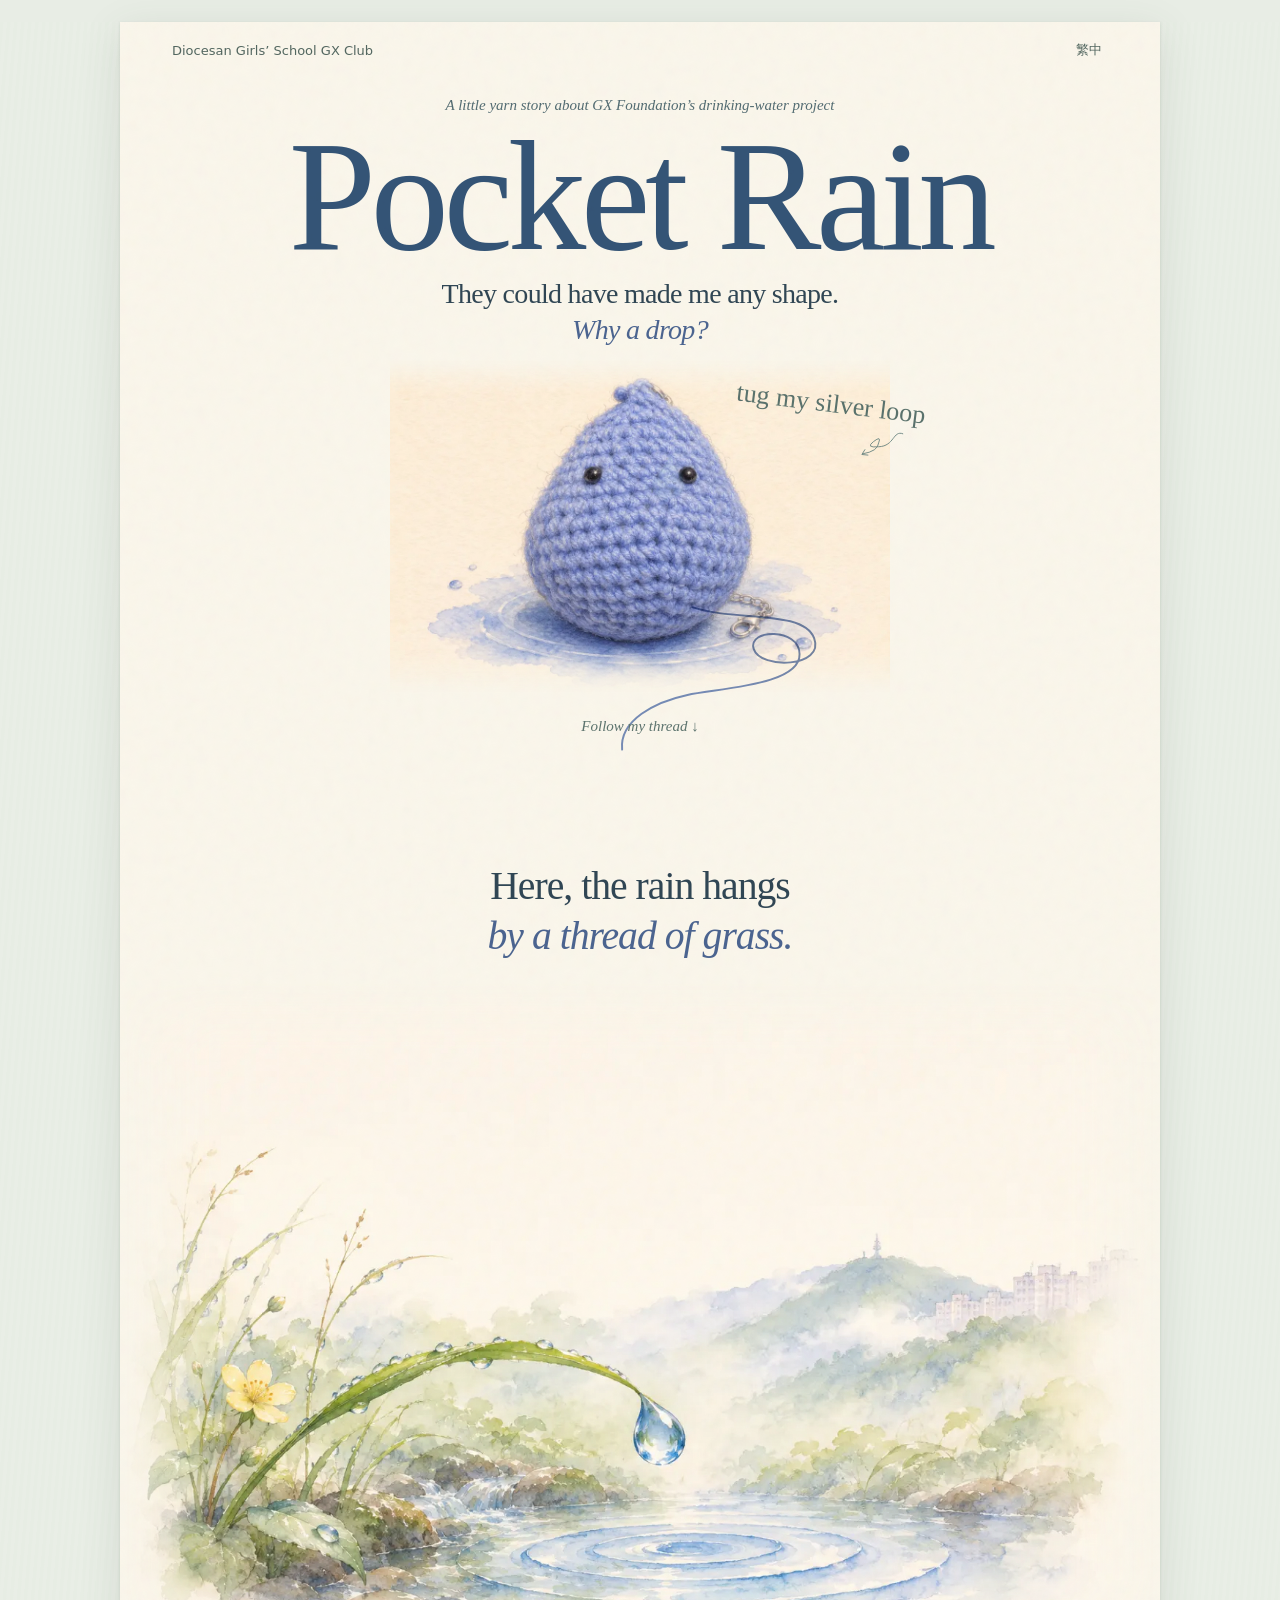
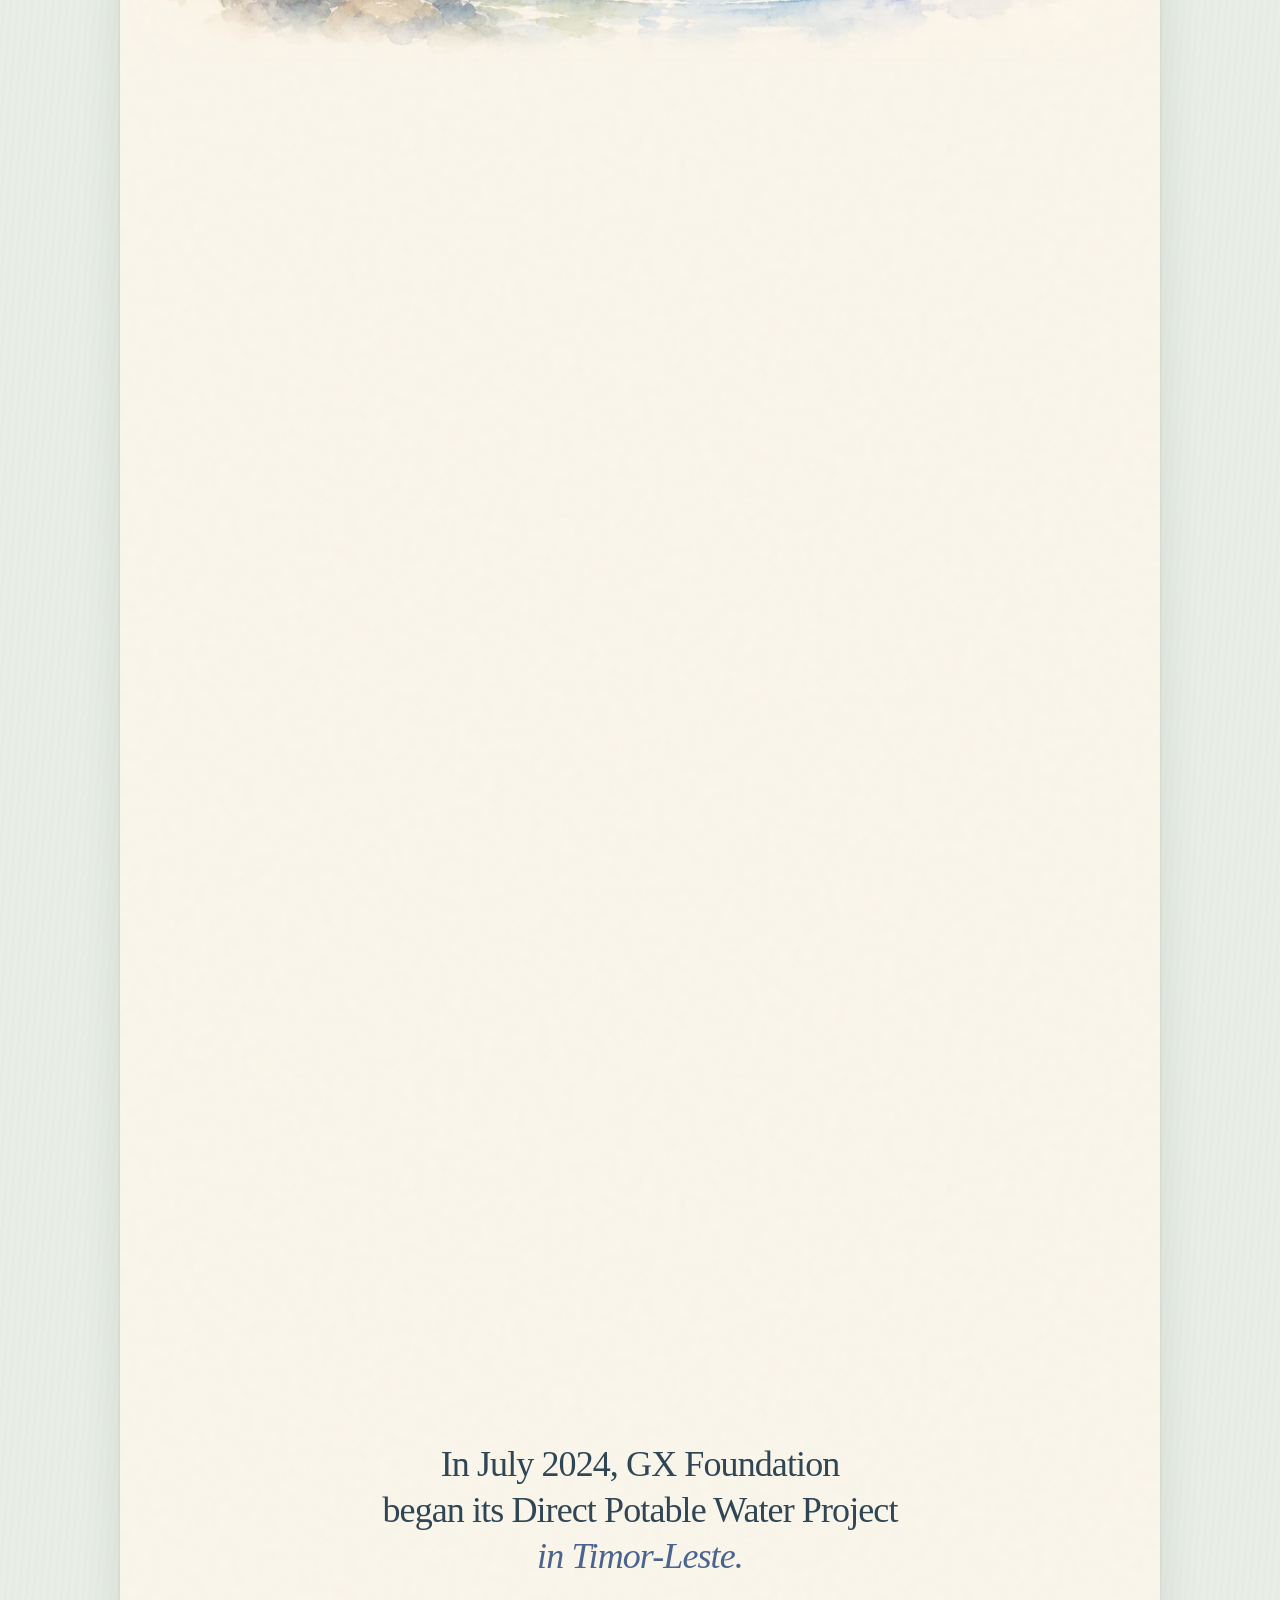
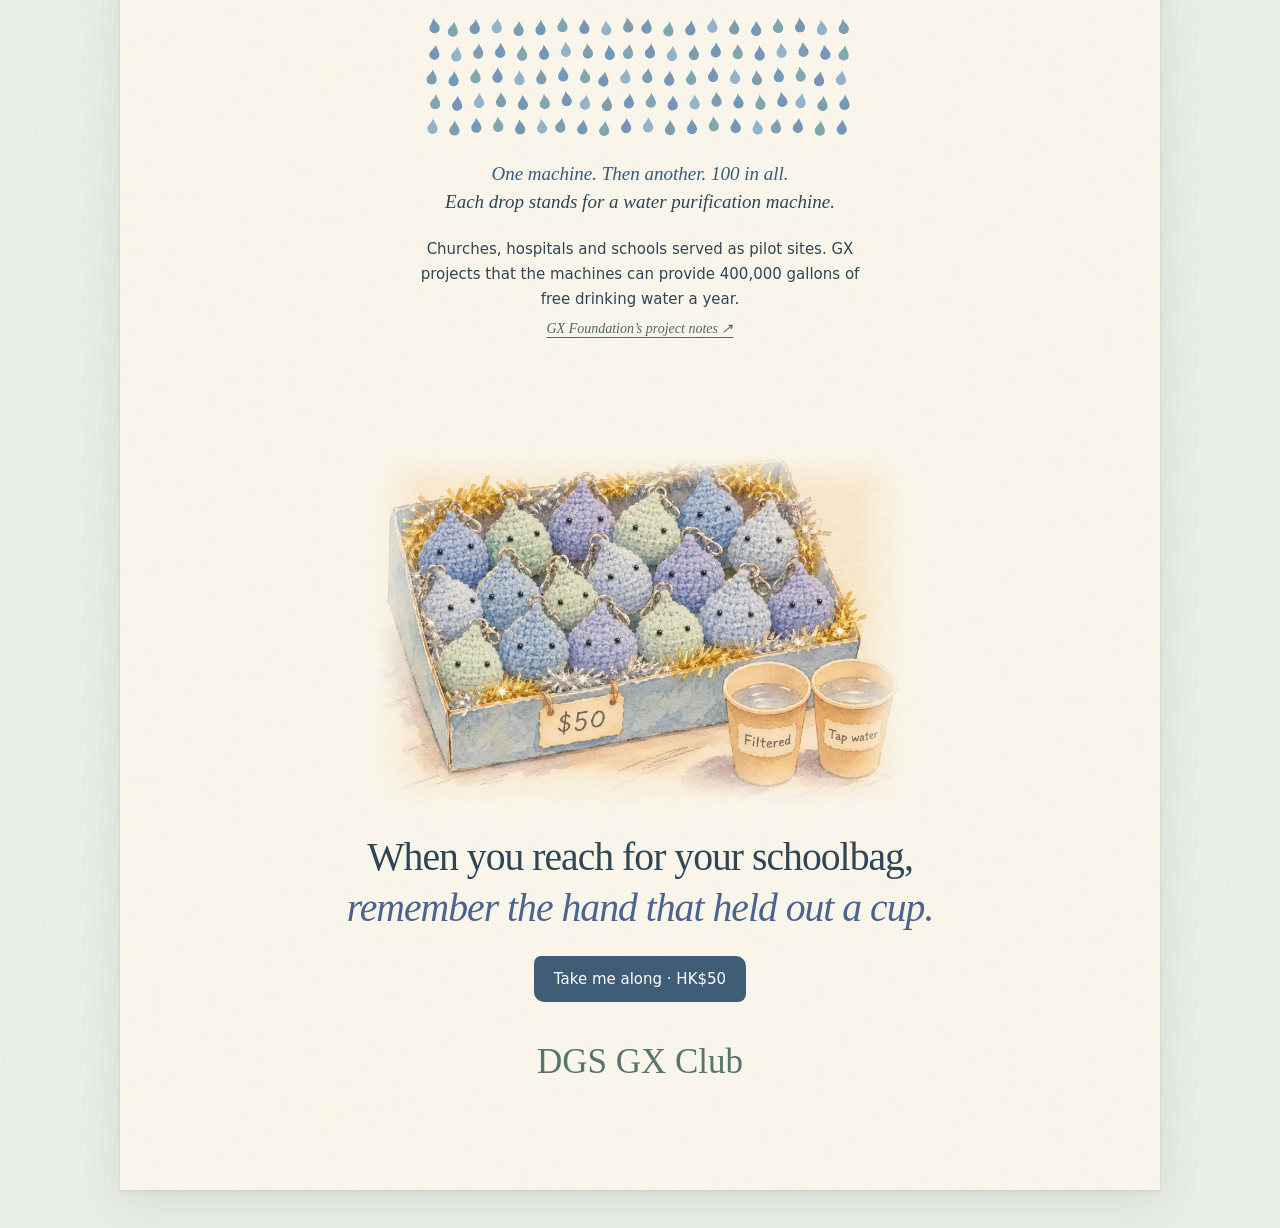
==== commit 40df5d65: "Close the story with the hands reaching for a schoolbag and a cup" ====
--- a/clubs/dgs-pocket-rain/index.html
+++ b/clubs/dgs-pocket-rain/index.html
@@ -7,4 +7,4 @@
 <section id="water" class="journey" aria-label="Follow the water" data-label-zh="跟著水滴走"><div class="frame"><div class="verse rainverse"><p><span data-zh="在香港，雨後的一滴水">Here, the rain hangs</span><br><em data-zh="掛在細細的草尖上。">by a thread of grass.</em></p></div><img class="land grass" src="assets/after-rain.webp" width="1400" height="933" alt=""><div class="tide" aria-hidden="true"><svg viewBox="0 0 600 65" preserveAspectRatio="none"><g fill="none" stroke="currentColor"><ellipse cx="300" cy="33" rx="85" ry="6"/><ellipse cx="300" cy="33" rx="157" ry="13"/><ellipse cx="300" cy="33" rx="235" ry="23"/></g></svg></div><svg class="falling" viewBox="0 0 20 28" aria-hidden="true"><use href="#d" fill="#8cbada" stroke="#5785a0"/></svg>
 <div class="verse cupverse"><p><span data-zh="而在東帝汶，">And here in Timor-Leste,</span><br><em data-zh="有人伸出杯子，等著盛水。">someone is waiting to catch it.</em></p></div><div class="land familyplate"><div class="picture"><img class="families" src="assets/next-cup.webp" width="1250" height="833" alt="A child fills a cup beside their family in a watercolor scene." data-alt-zh="水彩畫中，小孩在家人身旁盛水。"><svg class="tapwater" aria-hidden="true" viewBox="0 0 1536 1024"><path class="stream" d="M688 641q-3 26 2 45"/><ellipse class="surface" cx="688" cy="688" rx="34" ry="7"/></svg></div></div><button class="fillcup" id="fillCup" data-zh="盛一杯水 ↓">Fill the cup ↓</button></div></section>
 <section class="impact" id="works"><div class="verse"><p><span data-zh="2024 年 7 月，共享基金會">In July 2024, GX Foundation</span><br><span data-zh="在東帝汶啟動了">began its Direct Potable Water Project</span><br><em data-zh="「直接飲用水項目」。">in Timor-Leste.</em></p></div><figure><svg id="hundred" viewBox="0 0 420 128" role="img" aria-label="One hundred painted drops, one for each water purification machine." data-label-zh="一百顆水滴，每顆代表一台淨水機。"></svg><figcaption><strong data-zh="一台，再一台。一共有 100 台。">One machine. Then another. 100 in all.</strong><br><span data-zh="每顆水滴都代表一台淨水機。">Each drop stands for a water purification machine.</span></figcaption></figure><p class="smallprose" data-zh="教堂、醫院和學校成為試點。據共享基金會估算，這些淨水機每年可提供 40 萬加侖免費飲用水。">Churches, hospitals and schools served as pilot sites. GX projects that the machines can provide 400,000 gallons of free drinking water a year.</p><a class="source" href="https://gxfoundation.hk/en/programmes/detail/habitat" data-zh="共享基金會項目介紹 ↗">GX Foundation’s project notes ↗</a></section>
-<section class="ending"><img src="assets/stall.webp" width="1000" height="667" loading="lazy" alt="A watercolor of the club’s tinsel-trimmed box of crocheted drops." data-alt-zh="水彩畫裡，校園攤位的小水滴擠在閃帶裝飾的盒子中。"><div class="verse"><p><span data-zh="原來，這就是我被織成水滴的原因。">So that’s why I’m a drop.</span><br><em data-zh="讓我掛在你的書包上，好嗎？">Clip me to your bag?</em></p></div><button class="inkbutton" id="endBuy"><span data-zh="帶走小水滴">Pick a droplet</span> · HK$50</button><p class="sign" data-zh="拔萃女書院 GX 學會">DGS GX Club</p></section></main><dialog id="drawer" aria-labelledby="bagTitle"><button class="close" id="close" aria-label="Close bag" data-label-zh="關閉購物袋">×</button><h2 id="bagTitle" data-zh="你的小水滴">Your little drops</h2><div id="bagBody"></div></dialog></body></html>
+<section class="ending"><img src="assets/stall.webp" width="1000" height="667" loading="lazy" alt="A watercolor of the club’s tinsel-trimmed box of crocheted drops." data-alt-zh="水彩畫裡，校園攤位的小水滴擠在閃帶裝飾的盒子中。"><div class="verse"><p><span data-zh="下次伸手拿書包時，">When you reach for your schoolbag,</span><br><em data-zh="願你想起那隻遞出杯子的小手。">remember the hand that held out a cup.</em></p></div><button class="inkbutton" id="endBuy"><span data-zh="帶走小水滴">Take me along</span> · HK$50</button><p class="sign" data-zh="拔萃女書院 GX 學會">DGS GX Club</p></section></main><dialog id="drawer" aria-labelledby="bagTitle"><button class="close" id="close" aria-label="Close bag" data-label-zh="關閉購物袋">×</button><h2 id="bagTitle" data-zh="你的小水滴">Your little drops</h2><div id="bagBody"></div></dialog></body></html>
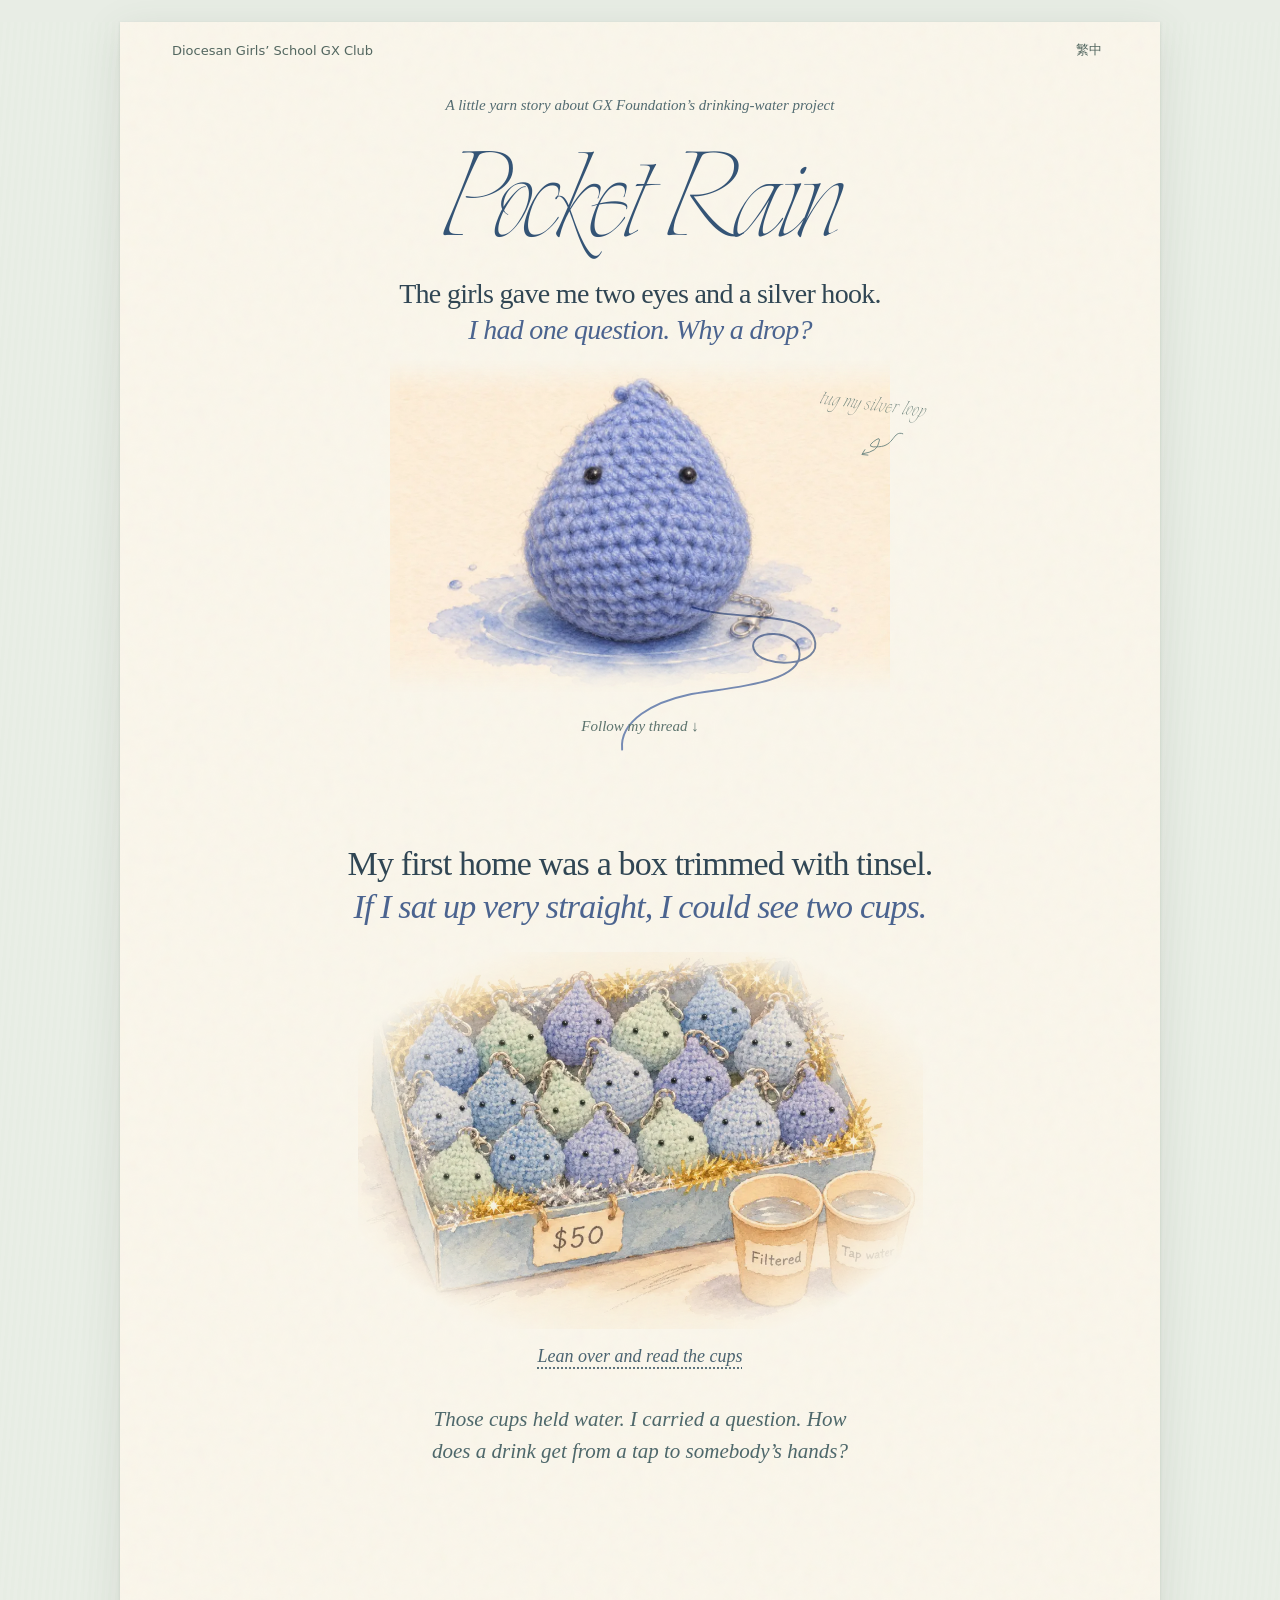
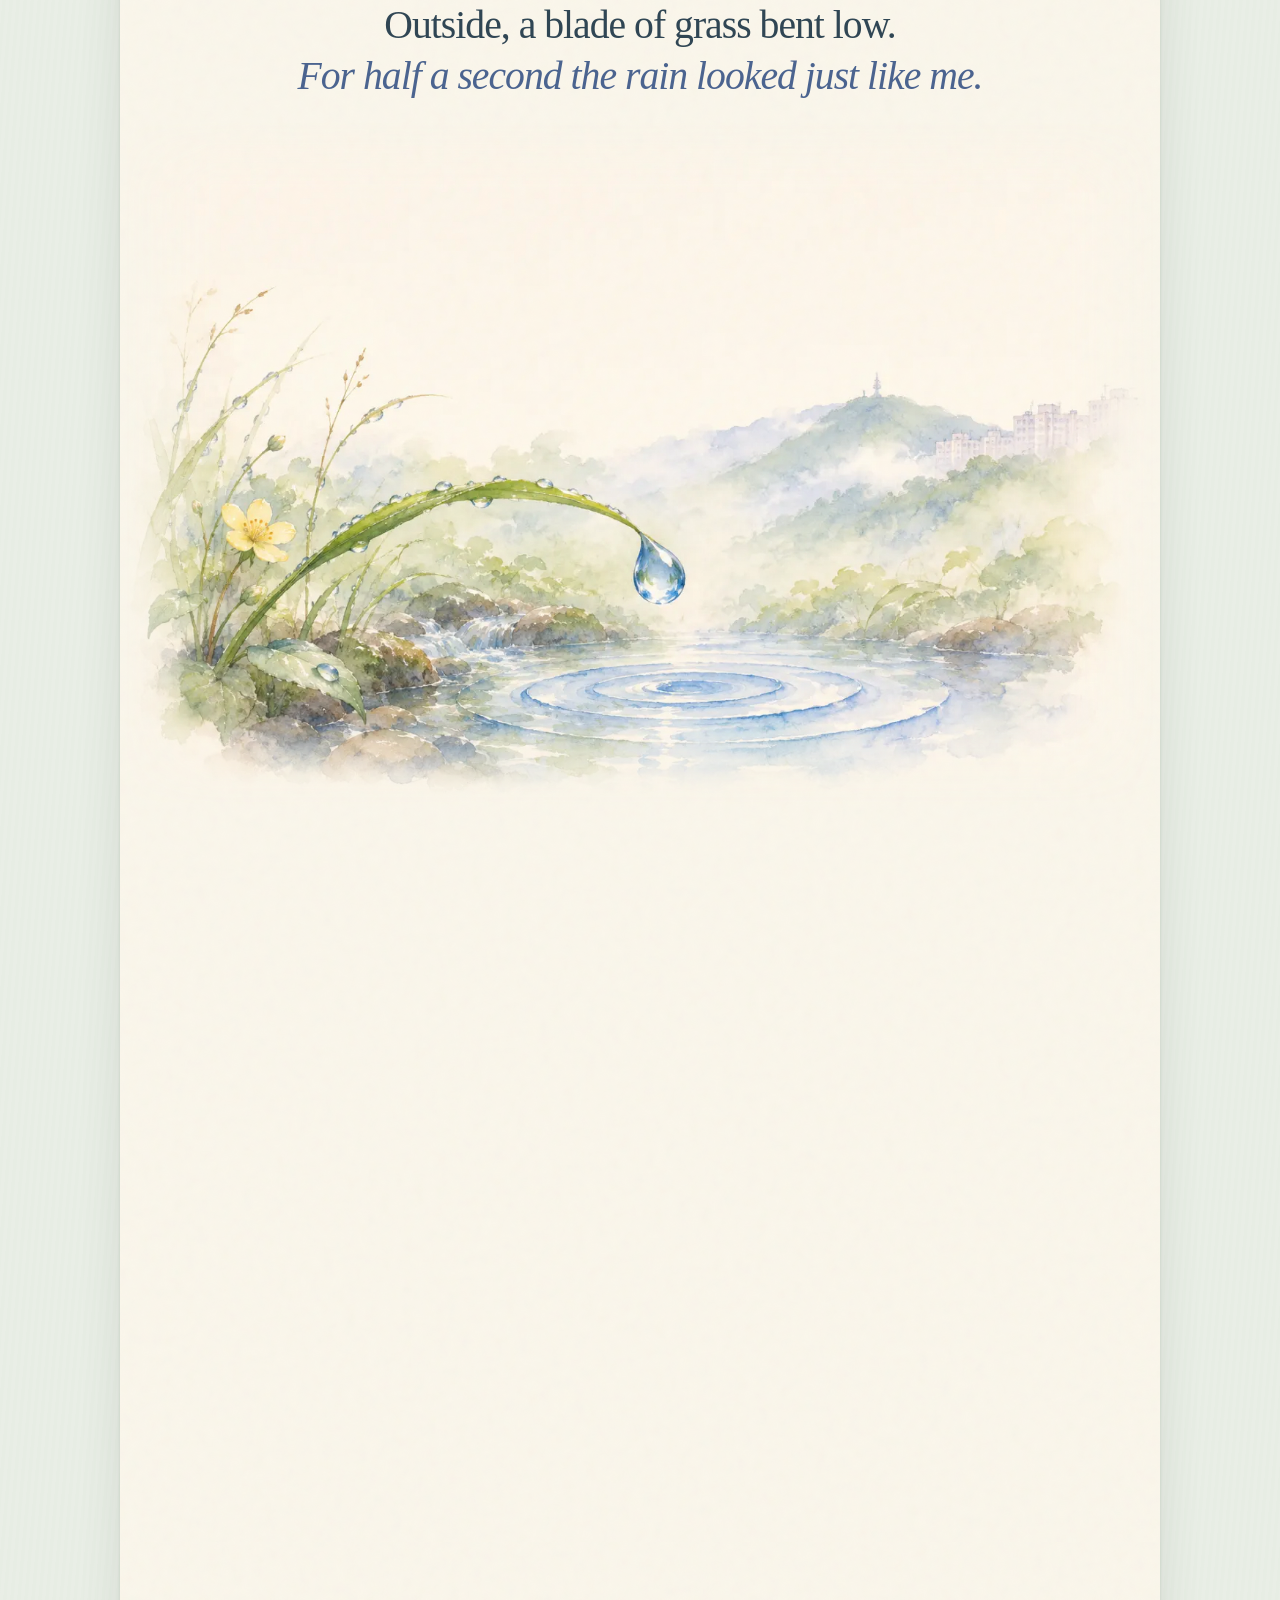
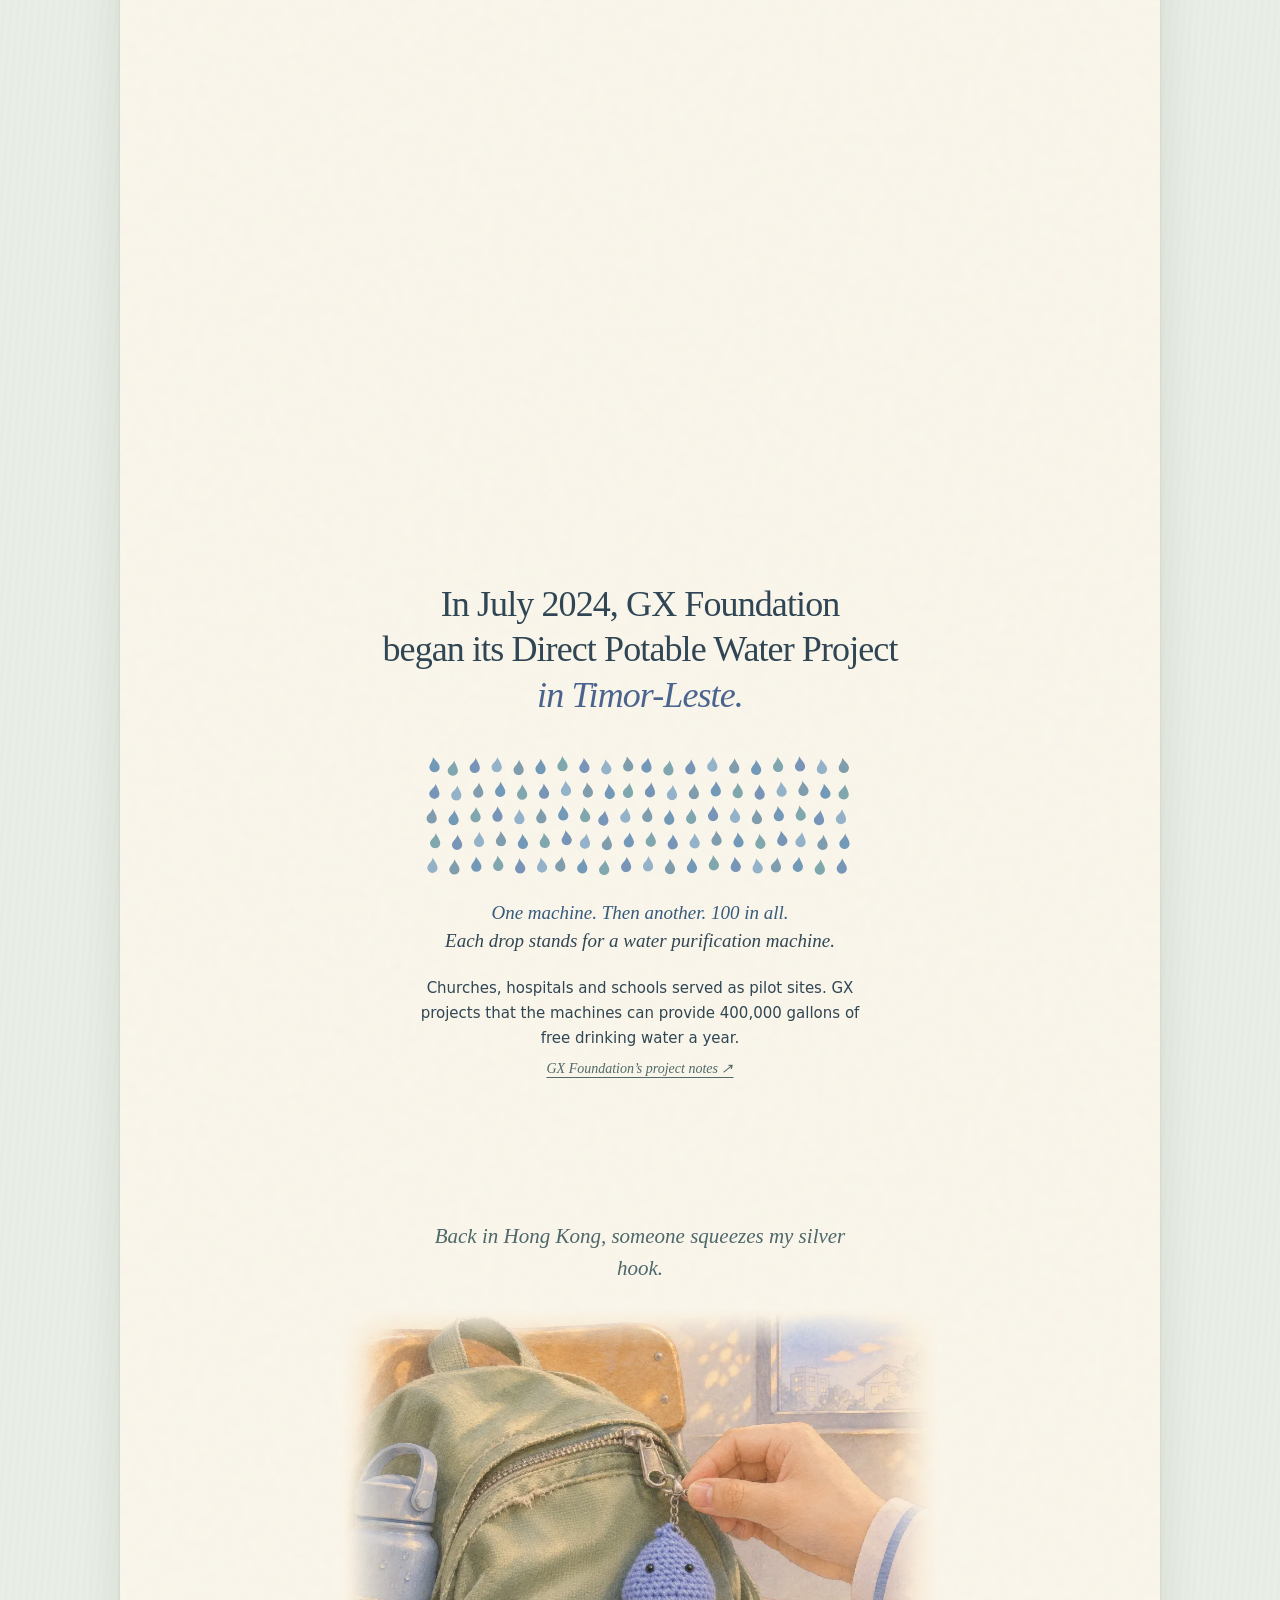
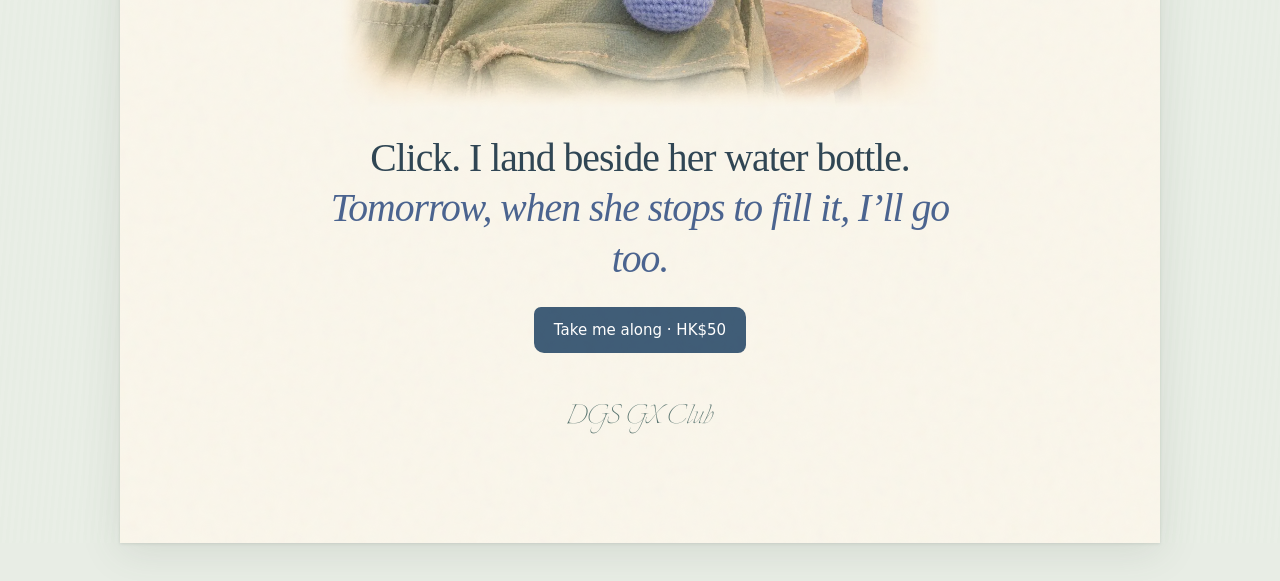
==== commit d89cd3fe: "Follow two cups from the DGS stall to a refill, and archive Pocket Rain artwork" ====
--- a/clubs/dgs-pocket-rain/index.html
+++ b/clubs/dgs-pocket-rain/index.html
@@ -2,9 +2,18 @@
 <svg class="defs" aria-hidden="true"><defs><symbol id="d" viewBox="0 0 20 28"><path d="M10 1C9 9 1 13 1 19a9 9 0 0018 0C19 13 12 6 10 1Z"/></symbol></defs></svg>
 <main class="sheet"><header><span data-zh="拔萃女書院 GX 學會">Diocesan Girls’ School GX Club</span><div><button id="bagBtn" hidden><span data-zh="購物袋">Bag</span> (<span id="count">0</span>)</button><button id="lang" aria-label="切換至繁體中文">繁中</button></div></header>
 <section class="opening" aria-labelledby="title"><p class="byline" data-zh="共享基金會飲用水項目的小故事">A little yarn story about GX Foundation’s drinking-water project</p><h1 id="title" data-zh="袋裡的小水滴">Pocket Rain</h1>
-<div class="openingline"><span data-zh="同學們可以把我織成任何模樣。">They could have made me any shape.</span><br><em data-zh="為甚麼偏偏是一滴水？">Why a drop?</em></div>
-<div class="charm"><button class="plush" data-label-zh="輕拉小水滴，翻開價錢牌" aria-label="Tug the droplet to turn over its price tag"><img fetchpriority="high" src="assets/pocket-rain.webp" alt="" width="1050" height="700"></button><button class="tag" hidden><strong>HK$50</strong><small data-zh="放進購物袋 ↗">Add to bag ↗</small></button><span class="whisper" data-zh="輕拉我的小銀扣">tug my silver loop</span><svg class="scribble" viewBox="0 0 76 43" aria-hidden="true"><path d="M70 6C54 0 57 25 32 26q-21 2-8-8t8 2q-1 13-25 17m4-7-5 8 10 1"/></svg><svg class="thread" viewBox="0 0 640 170" aria-hidden="true"><path d="M387 21C430 36 501 23 512 53S457 85 450 64s47-22 47 5c1 32-82 35-115 42s-70 26-67 56"/></svg></div><a href="#water" class="down" data-zh="沿著我的毛線走 ↓">Follow my thread ↓</a></section>
-<section id="water" class="journey" aria-label="Follow the water" data-label-zh="跟著水滴走"><div class="frame"><div class="verse rainverse"><p><span data-zh="在香港，雨後的一滴水">Here, the rain hangs</span><br><em data-zh="掛在細細的草尖上。">by a thread of grass.</em></p></div><img class="land grass" src="assets/after-rain.webp" width="1400" height="933" alt=""><div class="tide" aria-hidden="true"><svg viewBox="0 0 600 65" preserveAspectRatio="none"><g fill="none" stroke="currentColor"><ellipse cx="300" cy="33" rx="85" ry="6"/><ellipse cx="300" cy="33" rx="157" ry="13"/><ellipse cx="300" cy="33" rx="235" ry="23"/></g></svg></div><svg class="falling" viewBox="0 0 20 28" aria-hidden="true"><use href="#d" fill="#8cbada" stroke="#5785a0"/></svg>
-<div class="verse cupverse"><p><span data-zh="而在東帝汶，">And here in Timor-Leste,</span><br><em data-zh="有人伸出杯子，等著盛水。">someone is waiting to catch it.</em></p></div><div class="land familyplate"><div class="picture"><img class="families" src="assets/next-cup.webp" width="1250" height="833" alt="A child fills a cup beside their family in a watercolor scene." data-alt-zh="水彩畫中，小孩在家人身旁盛水。"><svg class="tapwater" aria-hidden="true" viewBox="0 0 1536 1024"><path class="stream" d="M688 641q-3 26 2 45"/><ellipse class="surface" cx="688" cy="688" rx="34" ry="7"/></svg></div></div><button class="fillcup" id="fillCup" data-zh="盛一杯水 ↓">Fill the cup ↓</button></div></section>
+<div class="openingline"><span data-zh="同學們給了我兩顆眼睛，還有一個小銀扣。">The girls gave me two eyes and a silver hook.</span><br><em data-zh="我還有一個問題。為甚麼偏偏是水滴？">I had one question. Why a drop?</em></div>
+<div class="charm"><button class="plush" data-label-zh="輕拉小水滴，翻開價錢牌" aria-label="Tug the droplet to turn over its price tag"><img fetchpriority="high" src="assets/pocket-rain.webp" alt="" width="1050" height="700"></button><button class="tag" hidden><strong>HK$50</strong><small data-zh="放進購物袋 ↗">Add to bag ↗</small></button><span class="whisper" data-zh="輕拉我的小銀扣">tug my silver loop</span><svg class="scribble" viewBox="0 0 76 43" aria-hidden="true"><path d="M70 6C54 0 57 25 32 26q-21 2-8-8t8 2q-1 13-25 17m4-7-5 8 10 1"/></svg><svg class="thread" viewBox="0 0 640 170" aria-hidden="true"><path d="M387 21C430 36 501 23 512 53S457 85 450 64s47-22 47 5c1 32-82 35-115 42s-70 26-67 56"/></svg></div><a href="#stall" class="down" data-zh="沿著我的毛線走 ↓">Follow my thread ↓</a></section>
+<section class="stall-leaf" id="stall" aria-label="At the school fair" data-label-zh="在校園攤位">
+  <div class="verse"><p><span data-zh="我的第一個家，是個圍著閃帶的紙盒。">My first home was a box trimmed with tinsel.</span><br><em data-zh="我踮起尖尖的頭，剛好看見兩個紙杯。">If I sat up very straight, I could see two cups.</em></p></div>
+  <figure><img src="assets/stall.webp" width="1000" height="667" loading="lazy" alt="Two labelled paper cups beside a box of handmade blue drops at the school stall." data-alt-zh="校園攤位上，一盒毛線小水滴旁放了兩個貼上標籤的紙杯。"></figure>
+  <details class="fold"><summary><span data-zh="湊近看看杯上寫了甚麼">Lean over and read the cups</span></summary>
+    <div class="fold-paper"><p class="cup-writing"><i data-zh="「過濾水」">“Filtered”</i><i data-zh="「自來水」">“Tap water”</i></p>
+    <p data-zh="兩杯水看起來一模一樣。我有兩顆眼睛，還是得靠那幾個手寫字，才分得出哪杯是哪杯。">Even with my two bead eyes, I couldn’t tell them apart. I had to read the handwriting.</p></div>
+  </details>
+  <p class="turnline" data-zh="紙杯盛水。我盛得下一個問題：一杯可以放心喝的水，是怎樣來到手上的？">Those cups held water. I carried a question. How does a drink get from a tap to somebody’s hands?</p>
+</section>
+<section id="water" class="journey" aria-label="Follow the water" data-label-zh="跟著水滴走"><div class="frame"><div class="verse rainverse"><p><span data-zh="外面，一片草葉被雨水壓彎了。">Outside, a blade of grass bent low.</span><br><em data-zh="有那麼一瞬間，草尖的雨珠跟我長得一模一樣。">For half a second the rain looked just like me.</em></p></div><img class="land grass" src="assets/after-rain.webp" width="1400" height="933" alt=""><div class="tide" aria-hidden="true"><svg viewBox="0 0 600 65" preserveAspectRatio="none"><g fill="none" stroke="currentColor"><ellipse cx="300" cy="33" rx="85" ry="6"/><ellipse cx="300" cy="33" rx="157" ry="13"/><ellipse cx="300" cy="33" rx="235" ry="23"/></g></svg></div><svg class="falling" viewBox="0 0 20 28" aria-hidden="true"><use href="#d" fill="#8cbada" stroke="#5785a0"/></svg>
+<div class="verse cupverse"><p><span data-zh="在東帝汶，一個孩子舉起藍色杯子。">In Timor-Leste, a child lifts a blue cup.</span><br><em data-zh="旁邊的水壺也在等。">There’s a jug waiting for its turn.</em></p></div><div class="land familyplate"><div class="picture"><img class="families" src="assets/next-cup.webp" width="1250" height="833" alt="A child fills a cup beside their family in a watercolor scene." data-alt-zh="水彩畫中，小孩在家人身旁盛水。"><svg class="tapwater" aria-hidden="true" viewBox="0 0 1536 1024"><path class="stream" d="M688 641q-3 26 2 45"/><ellipse class="surface" cx="688" cy="688" rx="34" ry="7"/></svg></div></div><button class="fillcup" id="fillCup" data-zh="轉開水龍頭">Turn the tap</button><p class="after-pour" hidden aria-live="polite" data-zh="杯子滿了。輪到水壺了。">A cupful. Now the jug’s turn.</p></div></section>
 <section class="impact" id="works"><div class="verse"><p><span data-zh="2024 年 7 月，共享基金會">In July 2024, GX Foundation</span><br><span data-zh="在東帝汶啟動了">began its Direct Potable Water Project</span><br><em data-zh="「直接飲用水項目」。">in Timor-Leste.</em></p></div><figure><svg id="hundred" viewBox="0 0 420 128" role="img" aria-label="One hundred painted drops, one for each water purification machine." data-label-zh="一百顆水滴，每顆代表一台淨水機。"></svg><figcaption><strong data-zh="一台，再一台。一共有 100 台。">One machine. Then another. 100 in all.</strong><br><span data-zh="每顆水滴都代表一台淨水機。">Each drop stands for a water purification machine.</span></figcaption></figure><p class="smallprose" data-zh="教堂、醫院和學校成為試點。據共享基金會估算，這些淨水機每年可提供 40 萬加侖免費飲用水。">Churches, hospitals and schools served as pilot sites. GX projects that the machines can provide 400,000 gallons of free drinking water a year.</p><a class="source" href="https://gxfoundation.hk/en/programmes/detail/habitat" data-zh="共享基金會項目介紹 ↗">GX Foundation’s project notes ↗</a></section>
-<section class="ending"><img src="assets/stall.webp" width="1000" height="667" loading="lazy" alt="A watercolor of the club’s tinsel-trimmed box of crocheted drops." data-alt-zh="水彩畫裡，校園攤位的小水滴擠在閃帶裝飾的盒子中。"><div class="verse"><p><span data-zh="下次伸手拿書包時，">When you reach for your schoolbag,</span><br><em data-zh="願你想起那隻遞出杯子的小手。">remember the hand that held out a cup.</em></p></div><button class="inkbutton" id="endBuy"><span data-zh="帶走小水滴">Take me along</span> · HK$50</button><p class="sign" data-zh="拔萃女書院 GX 學會">DGS GX Club</p></section></main><dialog id="drawer" aria-labelledby="bagTitle"><button class="close" id="close" aria-label="Close bag" data-label-zh="關閉購物袋">×</button><h2 id="bagTitle" data-zh="你的小水滴">Your little drops</h2><div id="bagBody"></div></dialog></body></html>
+<section class="ending"><p class="homebeat" data-zh="回到香港的攤位，有人輕輕捏開我的銀扣。">Back in Hong Kong, someone squeezes my silver hook.</p><img src="assets/schoolbag.webp" width="1140" height="760" loading="lazy" alt="Fingers fasten the crocheted drop to a green schoolbag beside a refillable water bottle." data-alt-zh="一雙手把毛線小水滴扣在綠色書包上，旁邊放著水樽。"><div class="verse"><p><span data-zh="喀的一聲。我掛在她的水樽旁邊。">Click. I land beside her water bottle.</span><br><em data-zh="明天她去斟水，我也會跟著去。">Tomorrow, when she stops to fill it, I’ll go too.</em></p></div><button class="inkbutton" id="endBuy"><span data-zh="帶走小水滴">Take me along</span> · HK$50</button><p class="sign" data-zh="拔萃女書院 GX 學會">DGS GX Club</p></section></main><dialog id="drawer" aria-labelledby="bagTitle"><button class="close" id="close" aria-label="Close bag" data-label-zh="關閉購物袋">×</button><h2 id="bagTitle" data-zh="你的小水滴">Your little drops</h2><div id="bagBody"></div></dialog></body></html>
--- a/clubs/dgs-pocket-rain/style.css
+++ b/clubs/dgs-pocket-rain/style.css
@@ -1,4 +1,4 @@
-@font-face{font-family:Explora;src:url("https://one-more-portion.vercel.app/assets/explora.woff") format("woff");font-display:swap}
+@font-face{font-family:Explora;src:url("assets/explora.ttf") format("truetype");font-display:swap}
 :root{--paper:#faf6eb;--ink:#304654;--blue:#4b6490;--serif:Baskerville,"Iowan Old Style","Songti TC","Noto Serif TC",Georgia,serif;--sans:"Avenir Next","PingFang TC","Microsoft JhengHei",system-ui,sans-serif;color:var(--ink);background:#e8ede5;font-family:var(--serif);scroll-behavior:smooth}*{box-sizing:border-box}body{margin:0;background:radial-gradient(ellipse at 50% 10%,#f4f4ea,transparent 60%),repeating-linear-gradient(95deg,#e7ede4,#e7ede4 3px,#e9eee6 4px,#e9eee6 7px)}button,a{font:inherit;color:inherit}button{cursor:pointer}a{text-underline-offset:.3em}button:focus-visible,a:focus-visible{outline:3px solid #a26840;outline-offset:6px}[hidden]{display:none!important}.defs{width:0;height:0;position:absolute}.sheet{max-width:1040px;margin:22px auto 38px;position:relative;background:var(--paper);box-shadow:0 1px 3px #44534822,0 9px 38px #465b4820;isolation:isolate}.sheet:before{content:"";pointer-events:none;position:absolute;inset:0;z-index:6;opacity:.055;background-image:url("data:image/svg+xml,%3Csvg viewBox='0 0 120 120' xmlns='http://www.w3.org/2000/svg'%3E%3Cfilter id='n'%3E%3CfeTurbulence type='fractalNoise' baseFrequency='.76' numOctaves='3' stitchTiles='stitch'/%3E%3C/filter%3E%3Crect width='100%25' height='100%25' opacity='.6' filter='url(%23n)'/%3E%3C/svg%3E");mix-blend-mode:multiply}header{height:56px;display:flex;align-items:center;justify-content:space-between;padding:0 5%;font:13px var(--sans);color:#536760;gap:12px}header div{display:flex;gap:12px}button{border:0;background:none}header button{font:13px var(--sans);min-height:40px;padding:3px 6px}.opening{position:relative;min-height:clamp(610px,78svh,780px);text-align:center;display:flex;align-items:center;flex-direction:column;padding:15px 0 38px}.byline{font:italic 15px var(--serif);color:#536c72;margin:4px 18px 0}.opening h1{font:500 clamp(96px,13vw,157px)/.95 Explora,"Snell Roundhand",var(--serif);letter-spacing:-.035em;margin:8px 0 5px;color:#345476}.openingline,.verse{font:400 clamp(24px,3.1vw,40px)/1.27 var(--serif);letter-spacing:-.025em}.openingline{font-size:clamp(22px,2.4vw,28px)}em{color:var(--blue);font-weight:400}.charm{position:relative;margin:auto;width:min(650px,84%);isolation:isolate}.plush,.land,.ending>img{mix-blend-mode:multiply}.plush{padding:0;width:100%;display:block;cursor:grab;touch-action:pan-y;-webkit-tap-highlight-color:transparent}.plush:active{cursor:grabbing}.plush img,.land,.ending>img{width:100%;display:block;height:auto;mask-image:linear-gradient(to right,transparent,#000 9% 91%,transparent),linear-gradient(to bottom,transparent,#000 10% 87%,transparent);mask-composite:intersect}.plush img{height:clamp(245px,37svh,375px);object-fit:contain;transform:translate(var(--dragX,0px),var(--dragY,0px)) rotate(var(--tilt,0deg)) scale(var(--pull,1));transition:transform .16s ease-out;user-select:none;-webkit-user-drag:none}.plucked .plush img{animation:plop .84s cubic-bezier(.22,.7,.28,1)}@keyframes plop{0%{transform:scale(1)}29%{transform:translateY(-14px) rotate(-6deg) scale(1.12,1.16)}62%{transform:translateY(2px) rotate(3deg) scale(1.05,.91)}84%{transform:scale(.98,1.03)}}
 .whisper{position:absolute;right:6%;top:9%;font:26px/1.1 Explora,"Snell Roundhand",var(--serif);color:#5a726c;transform:rotate(7deg);pointer-events:none}.scribble{position:absolute;right:9%;top:21%;width:49px;fill:none;stroke:#6b8581;stroke-width:1.4;pointer-events:none}.tag{position:absolute;right:8%;top:43%;min-width:100px;background:#ffedc8;border:1px solid #d8c39a;box-shadow:2px 4px 6px #5a52302a;border-radius:13px 3px 4px 10px;padding:13px 15px 13px 21px;transform:rotate(7deg);transform-origin:4% 50%;animation:tag .6s ease-out}.tag:before{content:'';position:absolute;left:7px;top:50%;background:#ad9b7f;border-radius:50%;width:5px;height:5px}.tag strong,.tag small{display:block}.tag strong{font:italic 26px var(--serif)}.tag small{font:11px var(--sans)}@keyframes tag{0%{opacity:0;transform:scale(.3) rotate(-32deg)}70%{transform:scale(1.07) rotate(10deg)}}.charm:has(.tag:not([hidden])) .whisper,.charm:has(.tag:not([hidden])) .scribble{opacity:0}.down{font:italic 15px var(--serif);color:#5d746e;text-decoration:none;margin-top:12px}
 .journey{height:240svh;position:relative}.frame{position:sticky;top:0;height:100svh;isolation:isolate;overflow:hidden;overflow:clip}.frame .verse{position:absolute;inset:0 5% auto;z-index:3;text-align:center;top:9%;pointer-events:none}.verse p{margin:0}.land{position:absolute;width:100%;height:76%;object-fit:contain;bottom:1.5%;pointer-events:none;will-change:transform,opacity}.grass{transform:translateY(var(--drift,0px)) scale(var(--zoom,1));opacity:var(--rain,1)}.families{opacity:var(--cup,0);transform:translateY(var(--rise,20px)) scale(var(--focus,1.03))}.rainverse{opacity:var(--rain,1)}.cupverse{opacity:var(--cup,0)}.falling{position:absolute;z-index:2;width:14px;left:51%;top:var(--fall,58%);opacity:var(--glint,0)}.tide{position:absolute;z-index:2;left:12%;right:12%;bottom:15%;color:#679ab7;opacity:var(--ripple,0);transform:scale(var(--spread,0.4))}.tide svg{width:100%;height:45px}
@@ -8,3 +8,21 @@
 @media(prefers-reduced-motion:reduce){:root{scroll-behavior:auto}*,*::before,*::after{animation:none!important;transition:none!important}.journey{height:auto}.frame{position:relative;top:auto;height:auto;display:flex;flex-direction:column}.frame .verse,.land{position:static;opacity:1;transform:none}.frame .verse{margin:45px 10px 8px}.land{width:100%;height:auto;object-fit:contain}.tide,.falling{display:none}.inkdrop{opacity:1;transform:none}}
 .charm{--ink-length:0}.thread{position:absolute;width:96%;height:52%;left:0;bottom:-19%;fill:none;stroke:#758bb5;stroke-width:2;pointer-events:none;z-index:-1}.thread path{stroke-linecap:round;stroke-dasharray:1;stroke-dashoffset:1}.charm.unspooled .thread path{stroke-dashoffset:0;transition:stroke-dashoffset 1s ease}.down{position:relative;z-index:1}.opening{padding-bottom:45px}.familyplate{bottom:3%;display:flex;align-items:center;justify-content:center;opacity:var(--cup,0);transform:translateY(var(--rise,20px)) scale(var(--focus,1.03));mask-image:none}.familyplate .picture{width:min(100%,99svh);position:relative}.familyplate .families{position:static;width:100%;height:auto;display:block;opacity:1;transform:none;mask-image:linear-gradient(to right,transparent,#000 8% 92%,transparent),linear-gradient(to bottom,transparent,#000 8% 89%,transparent);mask-composite:intersect}.tapwater{position:absolute;width:100%;height:100%;inset:0;pointer-events:none;overflow:visible}.stream{fill:none;stroke:#83c4de;stroke-width:7;stroke-linecap:round;stroke-dasharray:8 5;opacity:0}.surface{fill:none;stroke:#dfedf4;stroke-width:3;opacity:0}.pouring .stream{opacity:1;animation:flow .45s linear infinite}.pouring .surface{animation:brim .8s ease-out infinite}.fillcup{position:absolute;z-index:4;bottom:2.5%;left:50%;transform:translateX(-50%);font:italic 20px var(--serif);padding:10px 21px;background:#faf6ebe8;border-radius:50%;border-bottom:1px solid #829caa;opacity:var(--cup,0);pointer-events:none}.arrived .fillcup{pointer-events:auto}.journey:not(.arrived) .fillcup{visibility:hidden}.plush{position:relative;z-index:1}.tag{z-index:3}.whisper,.scribble{z-index:2}.falling{filter:drop-shadow(0 1px 2px #fff);width:19px}.stitch-cloud{position:absolute;inset:0;z-index:2;pointer-events:none}.stitch-cloud i{position:absolute;left:57%;top:60%;width:5px;height:8px;background:#8daed1;border-radius:70% 35% 75% 50%;opacity:0}.plucked .stitch-cloud i{animation:spray .9s ease-out var(--delay) both}@keyframes spray{15%{opacity:.9}100%{opacity:0;transform:translate(var(--dx),var(--dy)) rotate(50deg) scale(.35)}}@keyframes flow{to{stroke-dashoffset:-26}}@keyframes brim{0%{opacity:1;transform:scale(.65)}100%{opacity:0;transform:scale(1.08)}}.surface{transform-box:fill-box;transform-origin:center}.impact:target figure{animation:bloom 1.1s ease-out}@keyframes bloom{from{filter:brightness(1.3)}to{filter:none}}@media(max-width:700px){.familyplate{height:58%;bottom:11%}.familyplate .picture{width:100%}.ending .verse{font-size:26px}.openingline{padding:0 8px}.fillcup{bottom:7%}}@media(prefers-reduced-motion:reduce){.familyplate{position:relative;width:100%;height:auto;bottom:auto;left:0;opacity:1;transform:none}.fillcup,.journey:not(.arrived) .fillcup{position:static;align-self:center;visibility:visible;opacity:1;transform:none;pointer-events:auto}.thread{display:none}}
 .traveler{display:none;position:fixed;z-index:8;pointer-events:none;width:31px;height:43px;filter:drop-shadow(0 2px 2px #72869e25)}@media(prefers-reduced-motion:reduce){.traveler{display:none!important}}
+
+.stall-leaf { max-width: 740px; margin: auto; padding: 62px 24px 40px; text-align: center; }
+.stall-leaf .verse { font-size: clamp(23px,3vw,34px); }
+.stall-leaf figure { max-width: 565px; margin: 24px auto 0; }
+.stall-leaf img { width: 100%; height: auto; display: block; mix-blend-mode: multiply; mask-image: radial-gradient(ellipse at center,#000 48%,transparent 79%); }
+.fold { max-width: 450px; margin: 8px auto; }
+.fold summary { display: inline-block; cursor: pointer; padding: 9px 14px; color: #4b6471; font: italic 18px var(--serif); text-decoration: underline dotted; text-underline-offset: 5px; }
+.fold summary::-webkit-details-marker { display: none; }
+.fold-paper { background: #f3e7cb; padding: 16px 25px 19px; transform: rotate(-1deg); box-shadow: 1px 3px 7px #6a634322; }
+.fold[open] .fold-paper { animation: unfold .52s ease-out; transform-origin: top; }
+.fold-paper p { line-height: 1.5; margin: 8px 0; }
+.cup-writing { display: flex; justify-content: space-evenly; color: #596b6d; font: 26px Explora,var(--serif); }
+.turnline,.homebeat { max-width: 430px; font: italic 21px/1.5 var(--serif); margin: 28px auto 12px; color: #4e686b; }
+.after-pour { position: absolute; bottom: 2%; left: 0; right: 0; text-align: center; font: italic 20px var(--serif); color: #385d74; background: var(--paper); }
+.homebeat { margin-bottom: 24px; } .ending>img {max-width:600px;}
+@keyframes unfold { from { opacity:0; transform: perspective(600px) rotateX(-27deg); } }
+@media (max-width:700px) { .stall-leaf {padding:40px 19px 20px;} .frame .verse {font-size:clamp(21px,5.7vw,27px);} .after-pour { bottom:6%; } }
+@media (prefers-reduced-motion:reduce) { .after-pour {position:static;} }
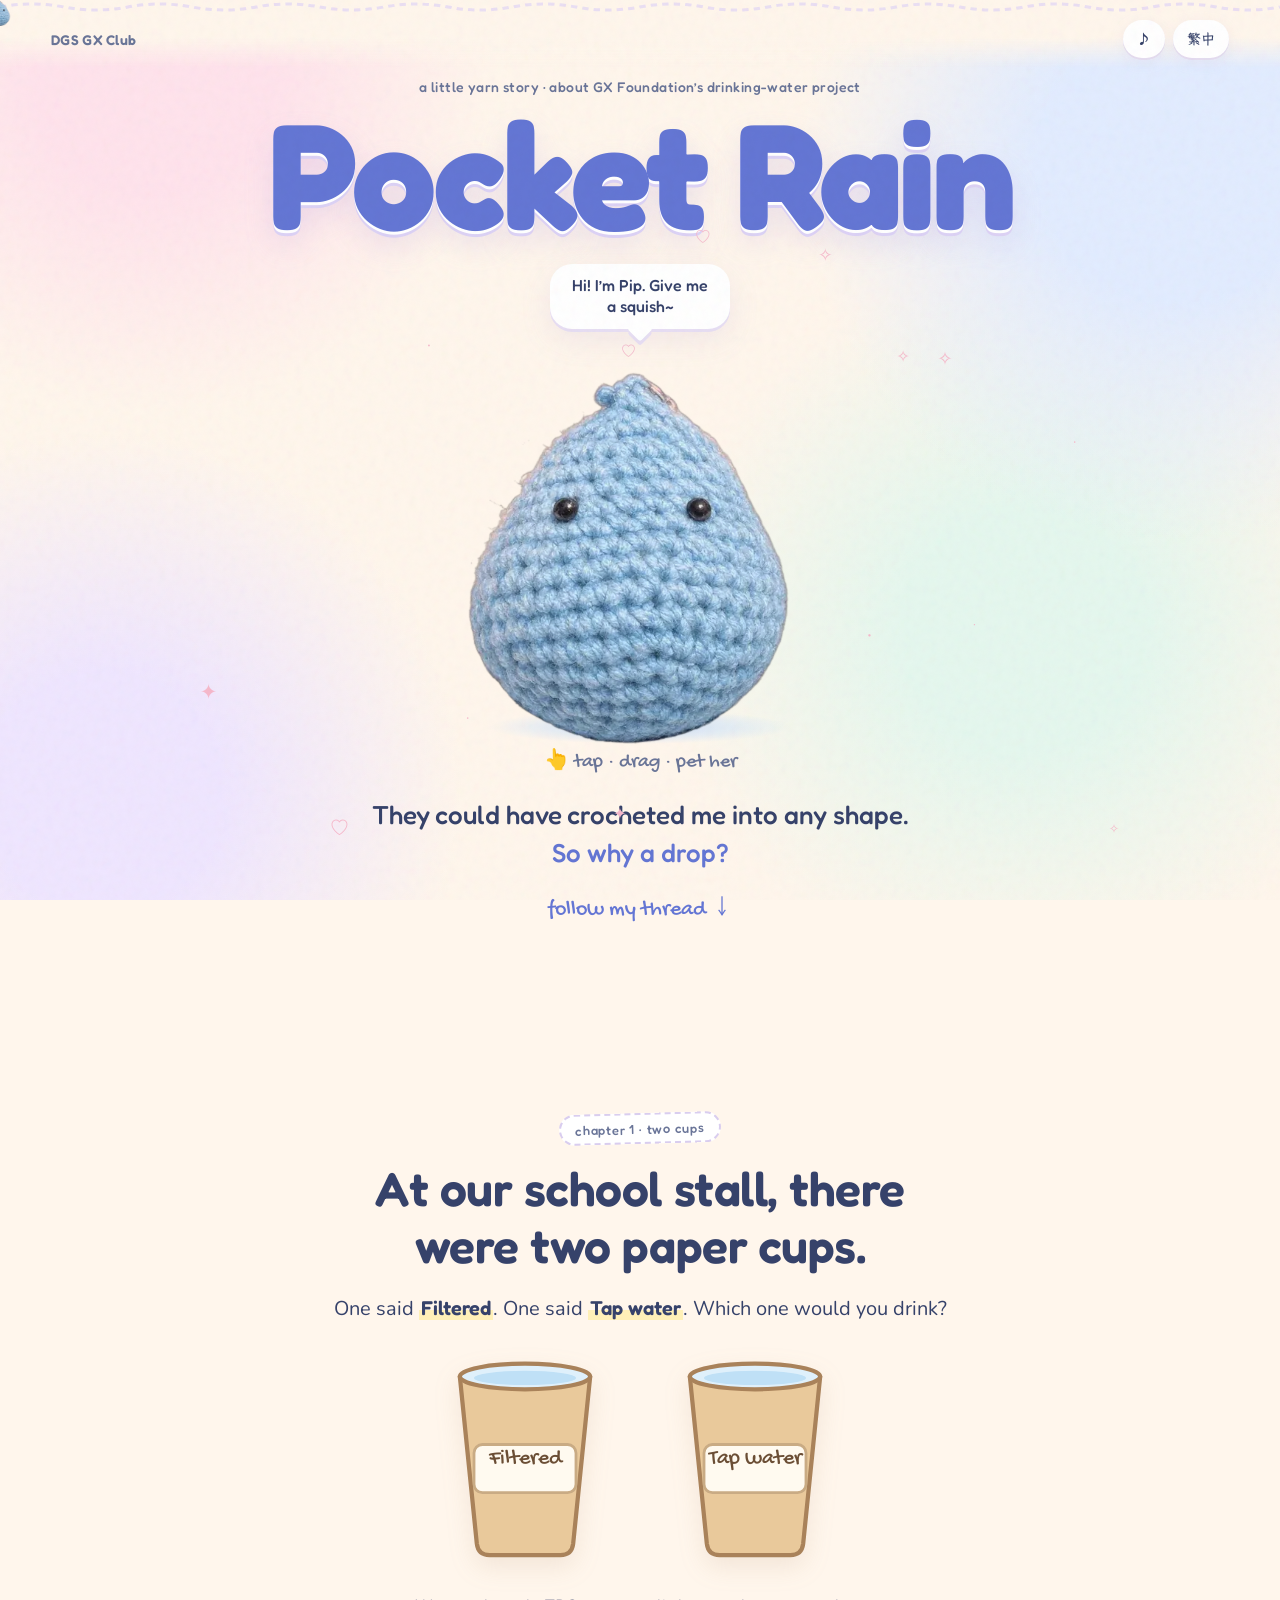
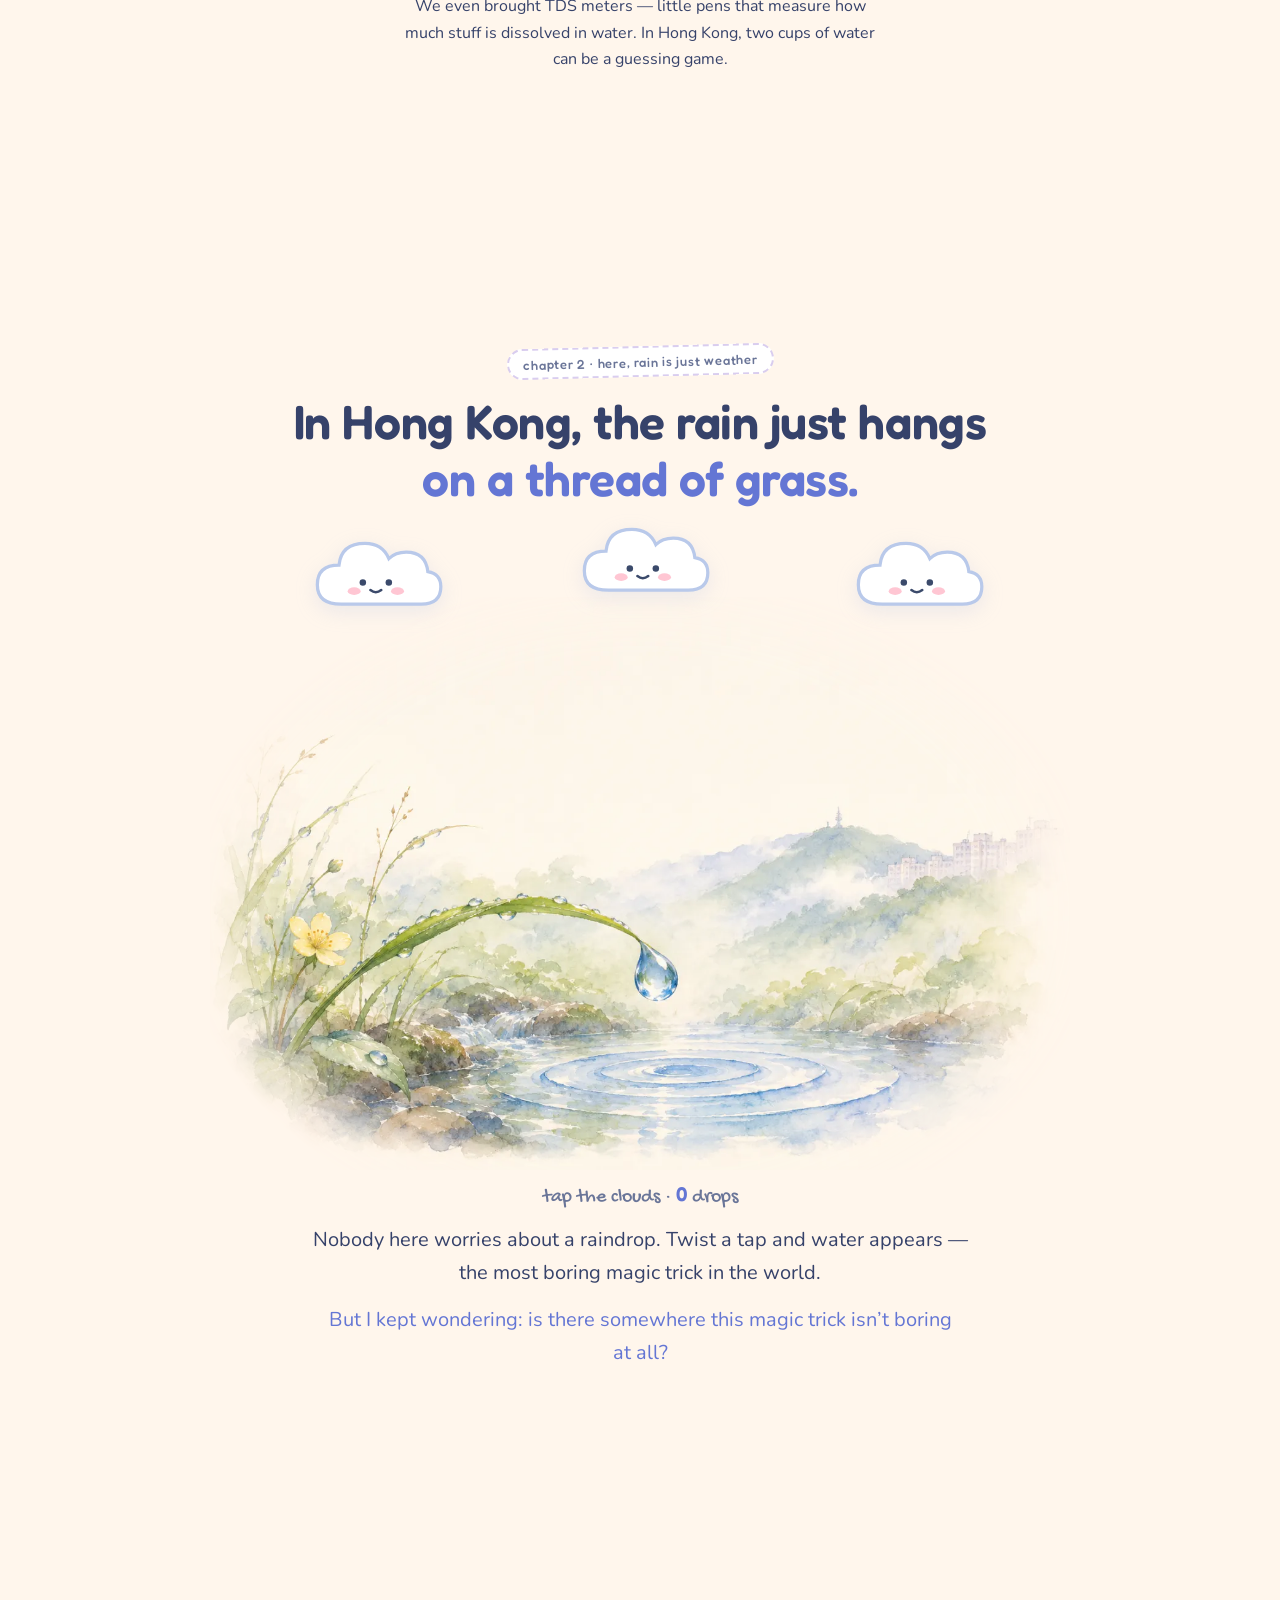
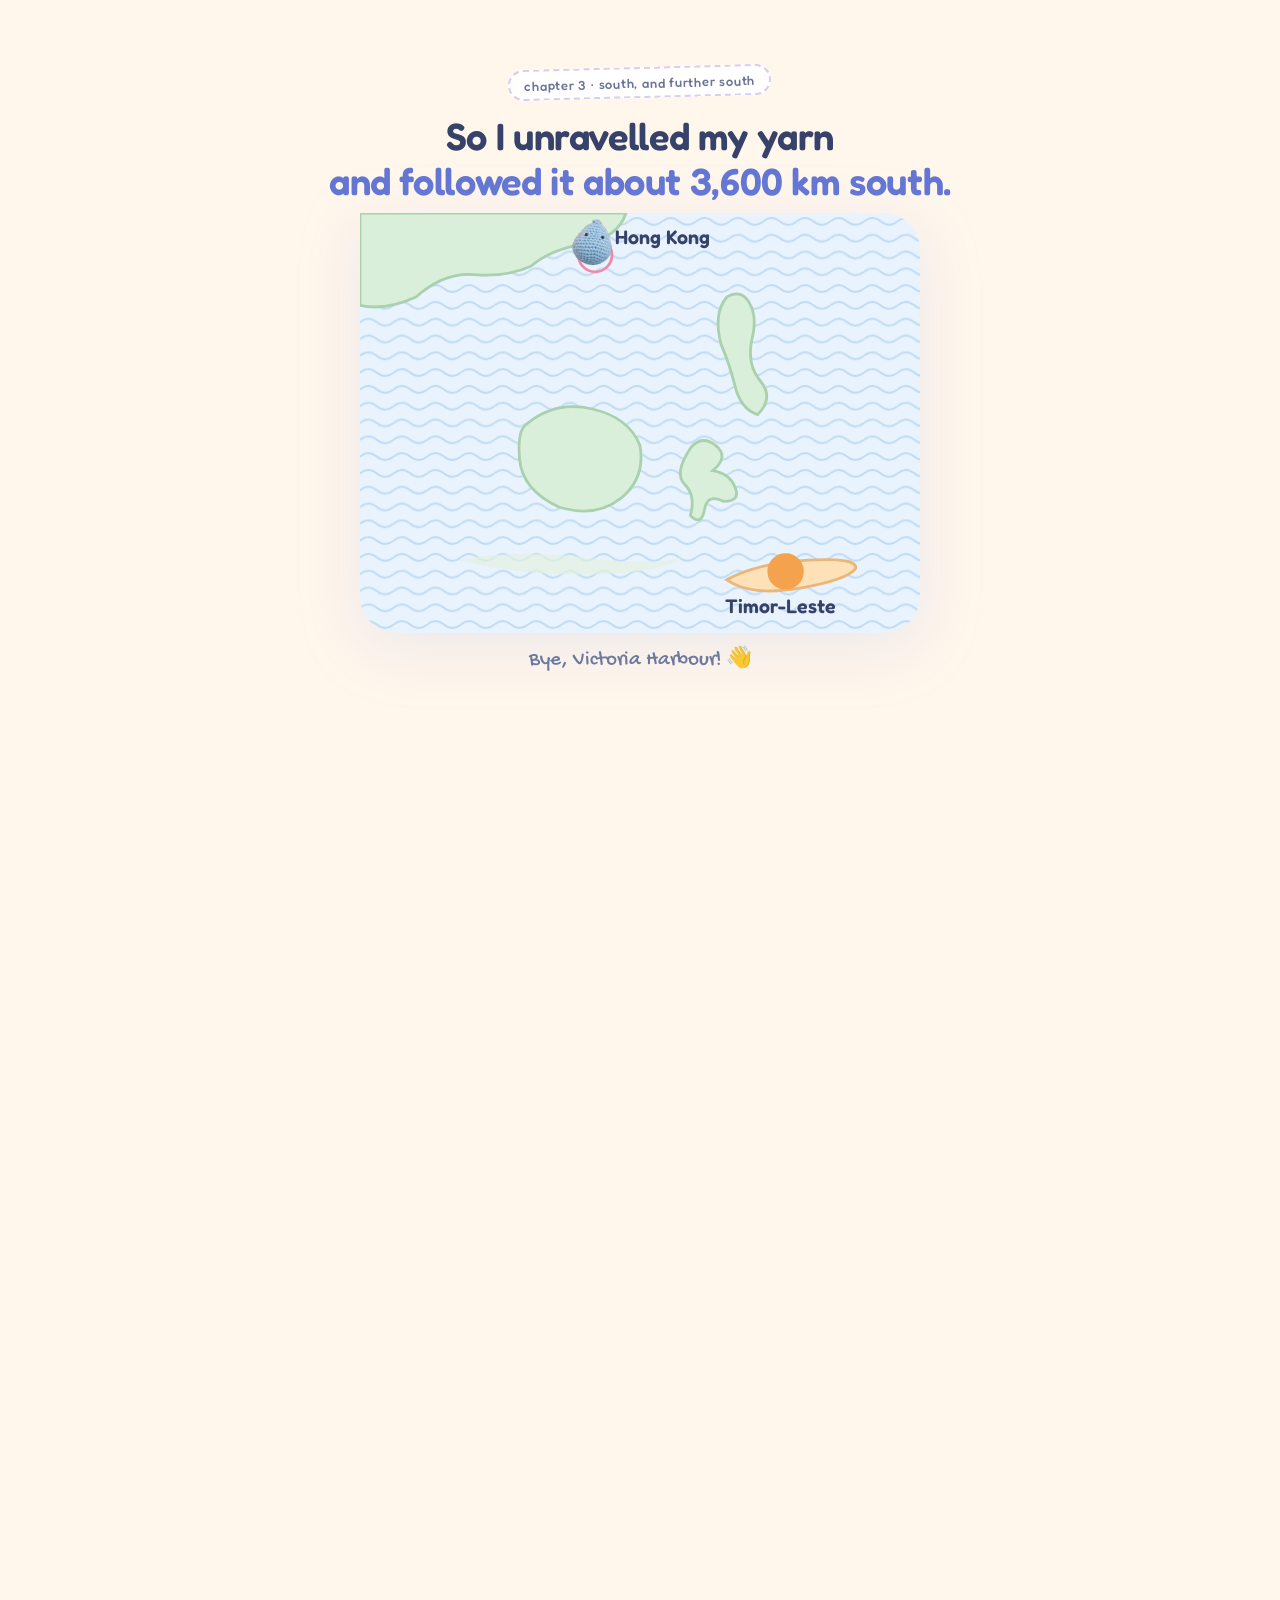
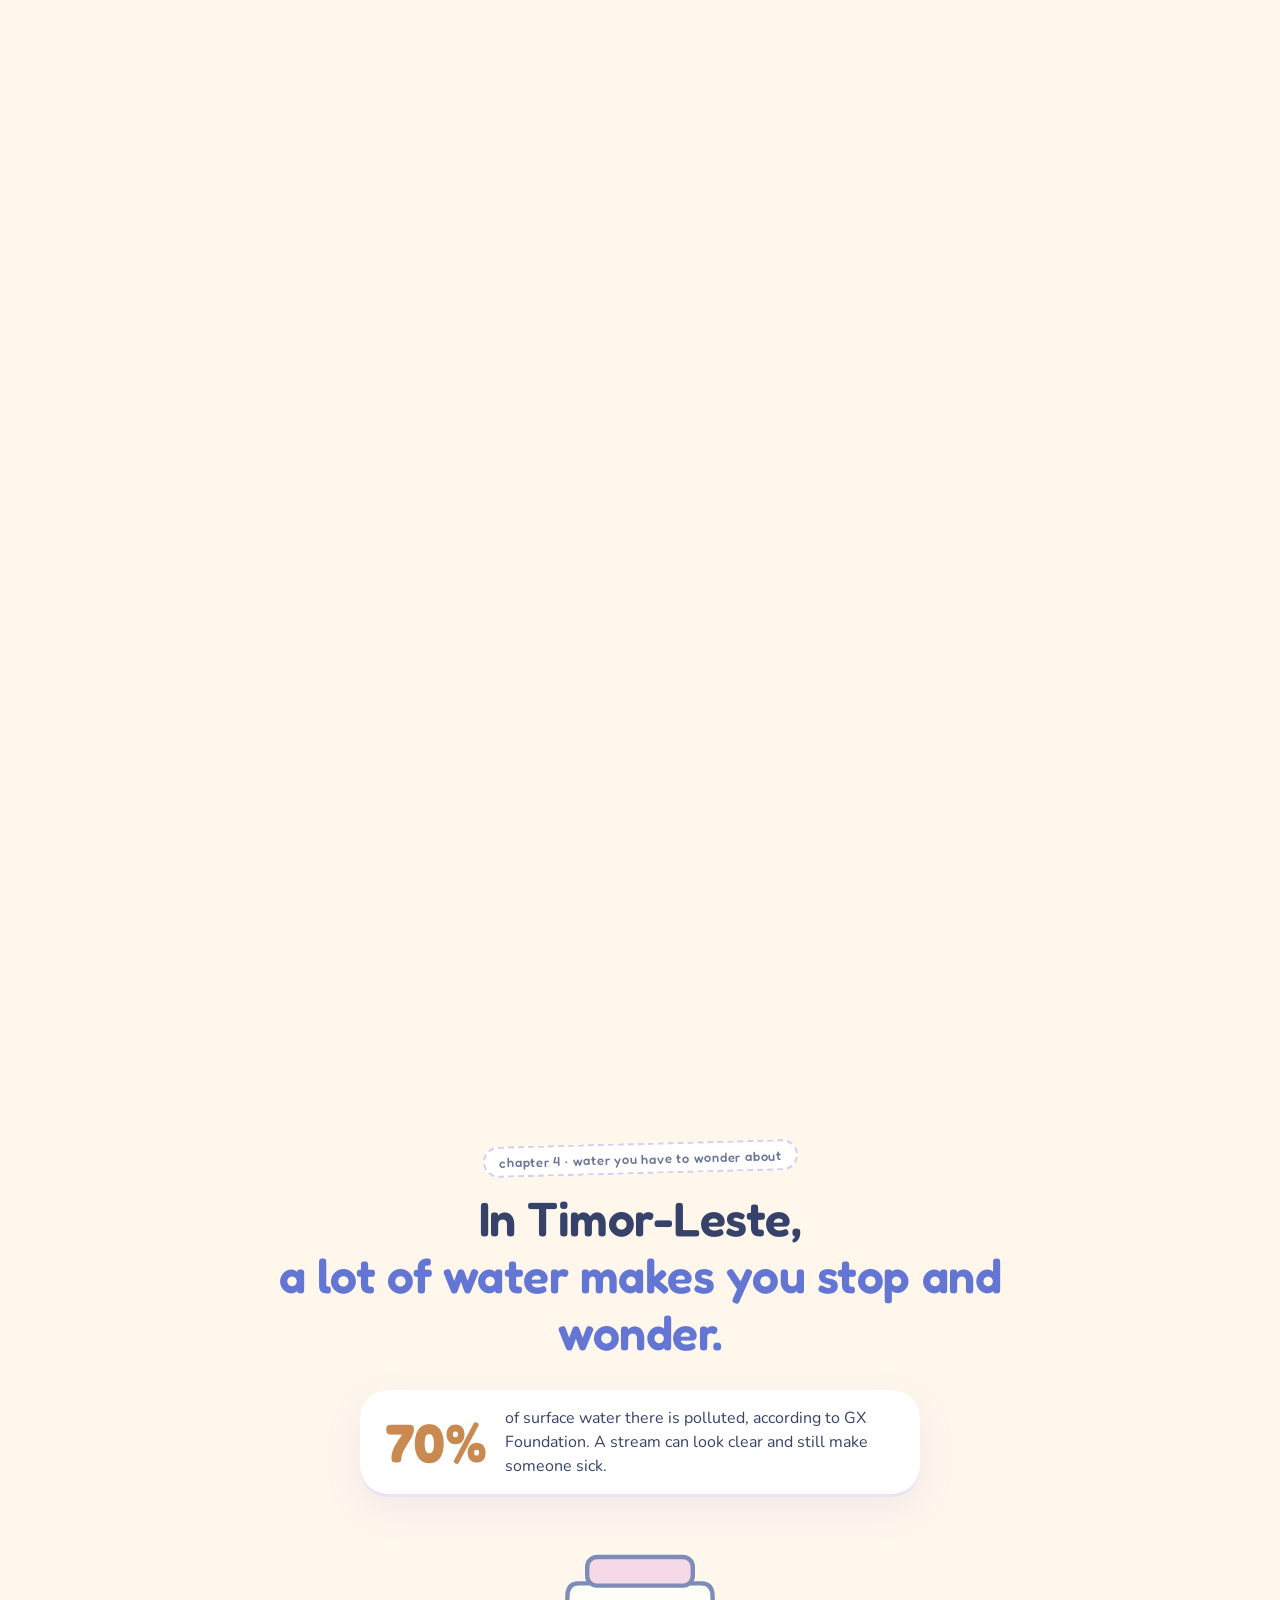
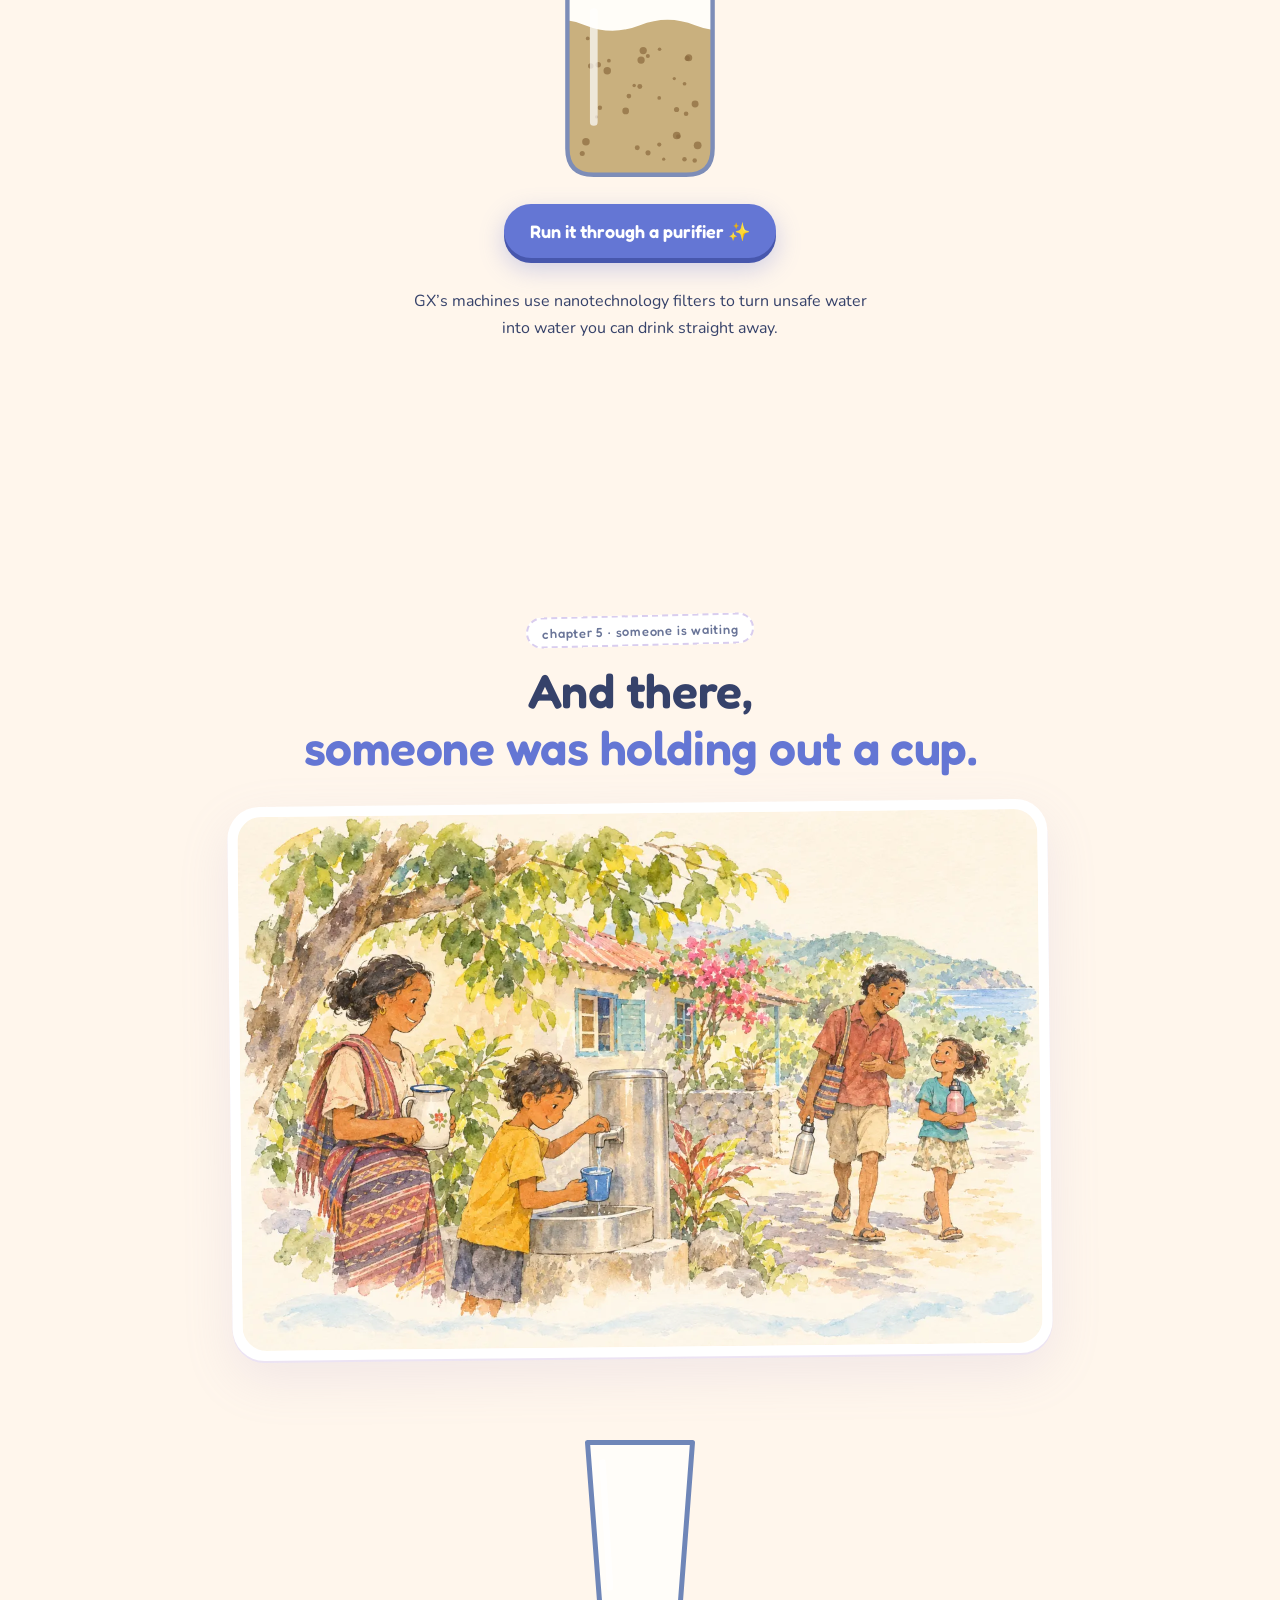
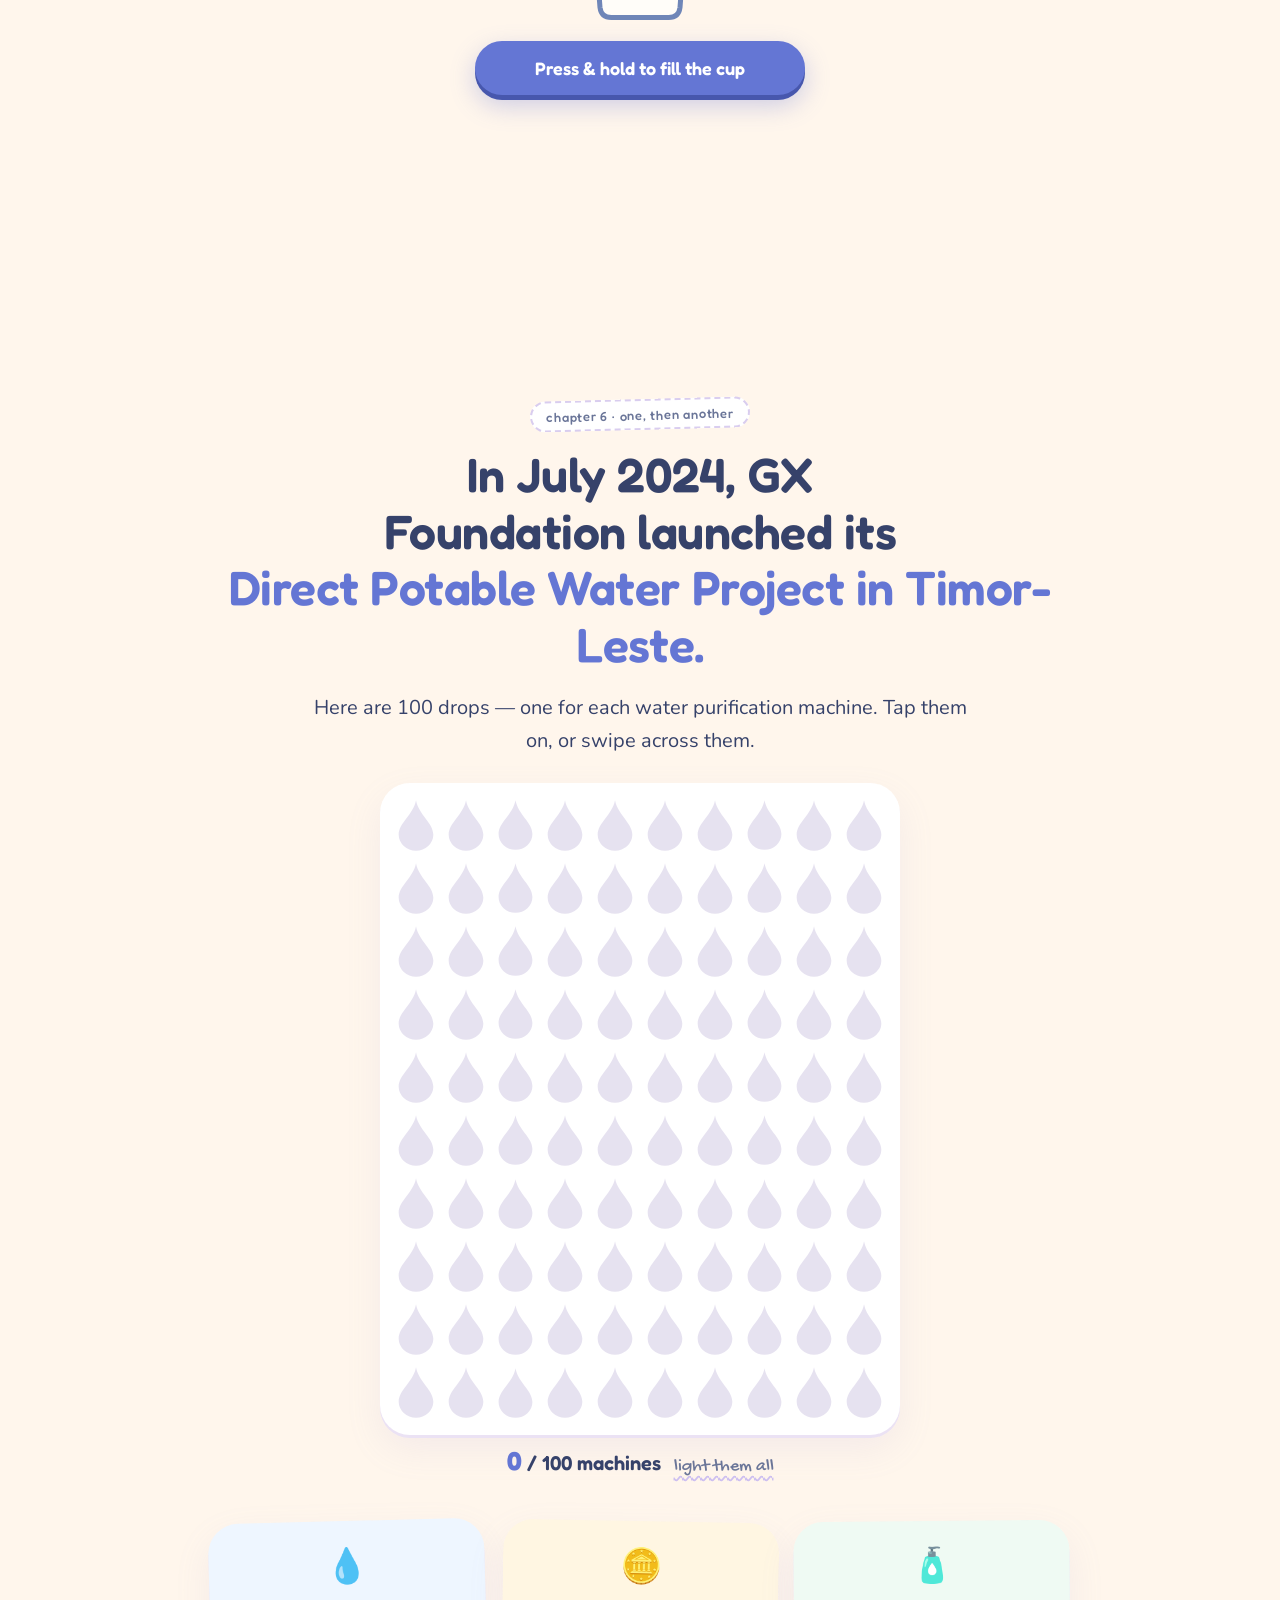
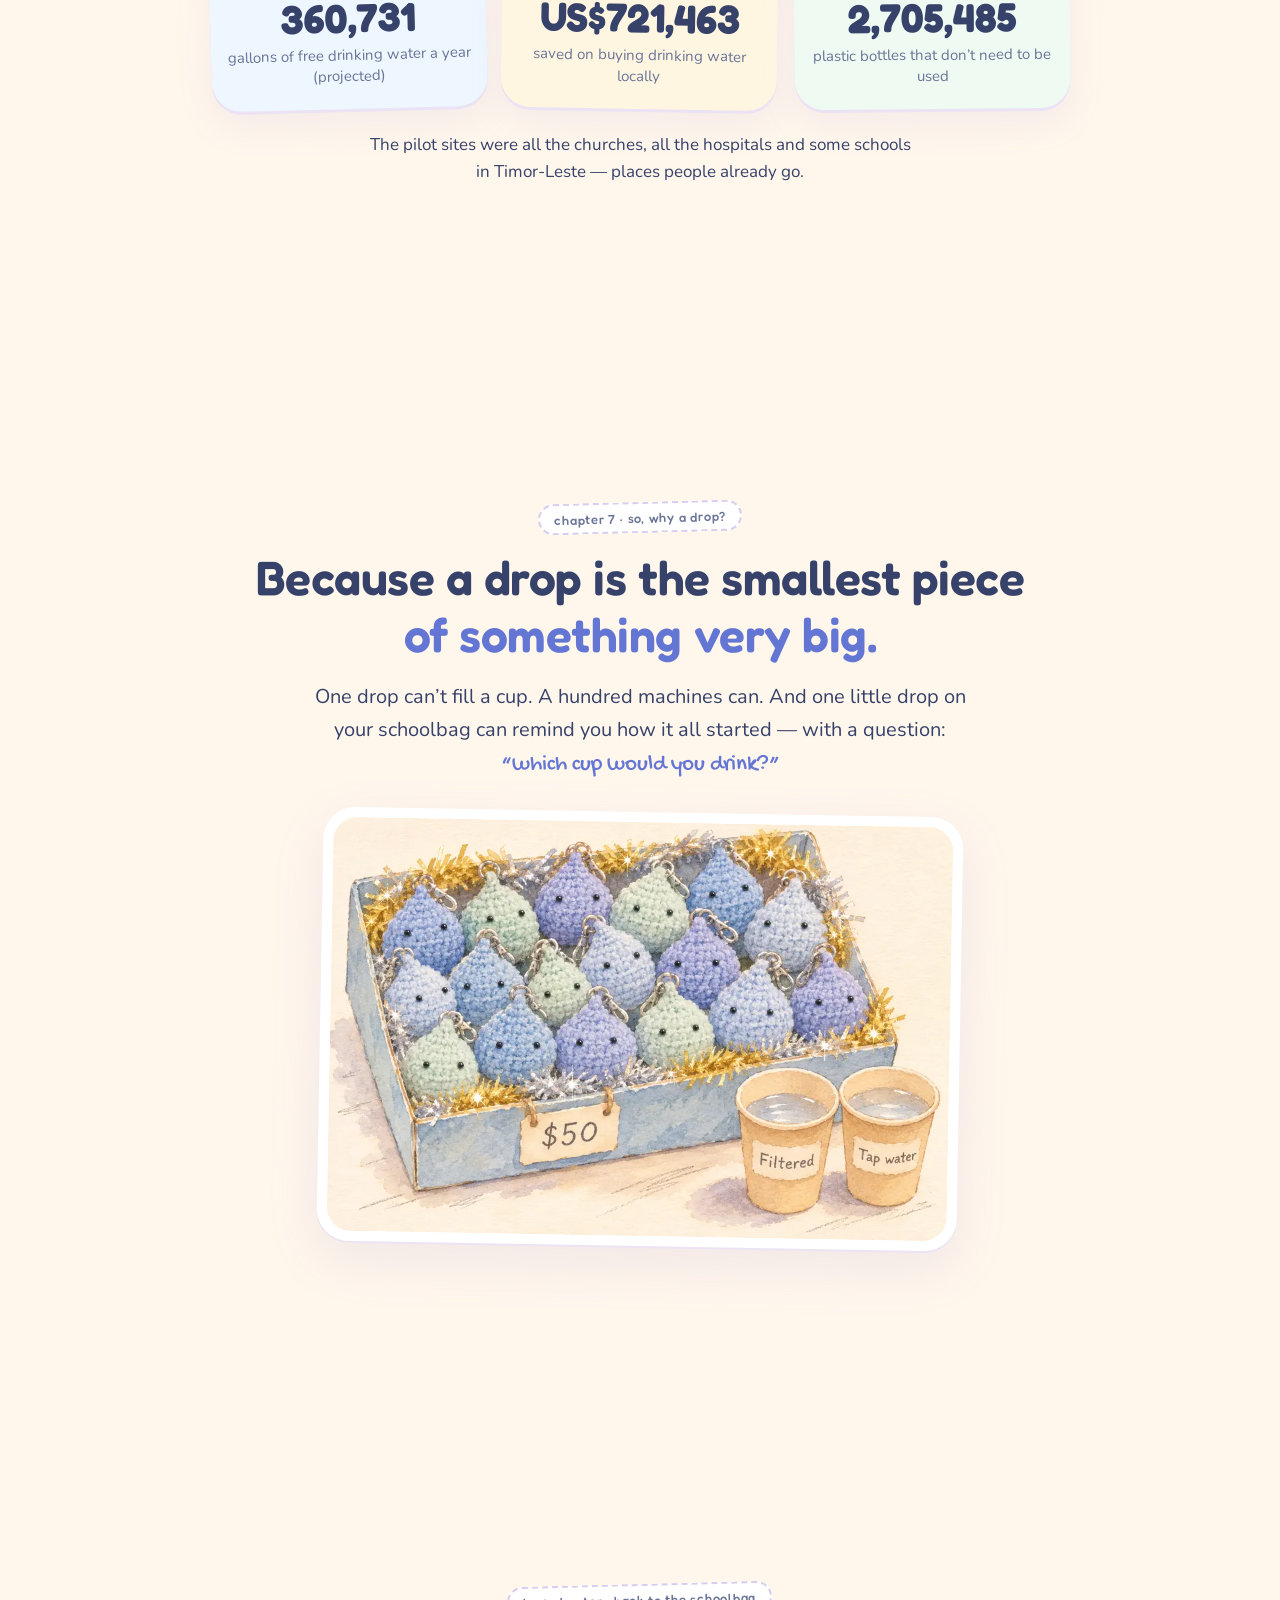
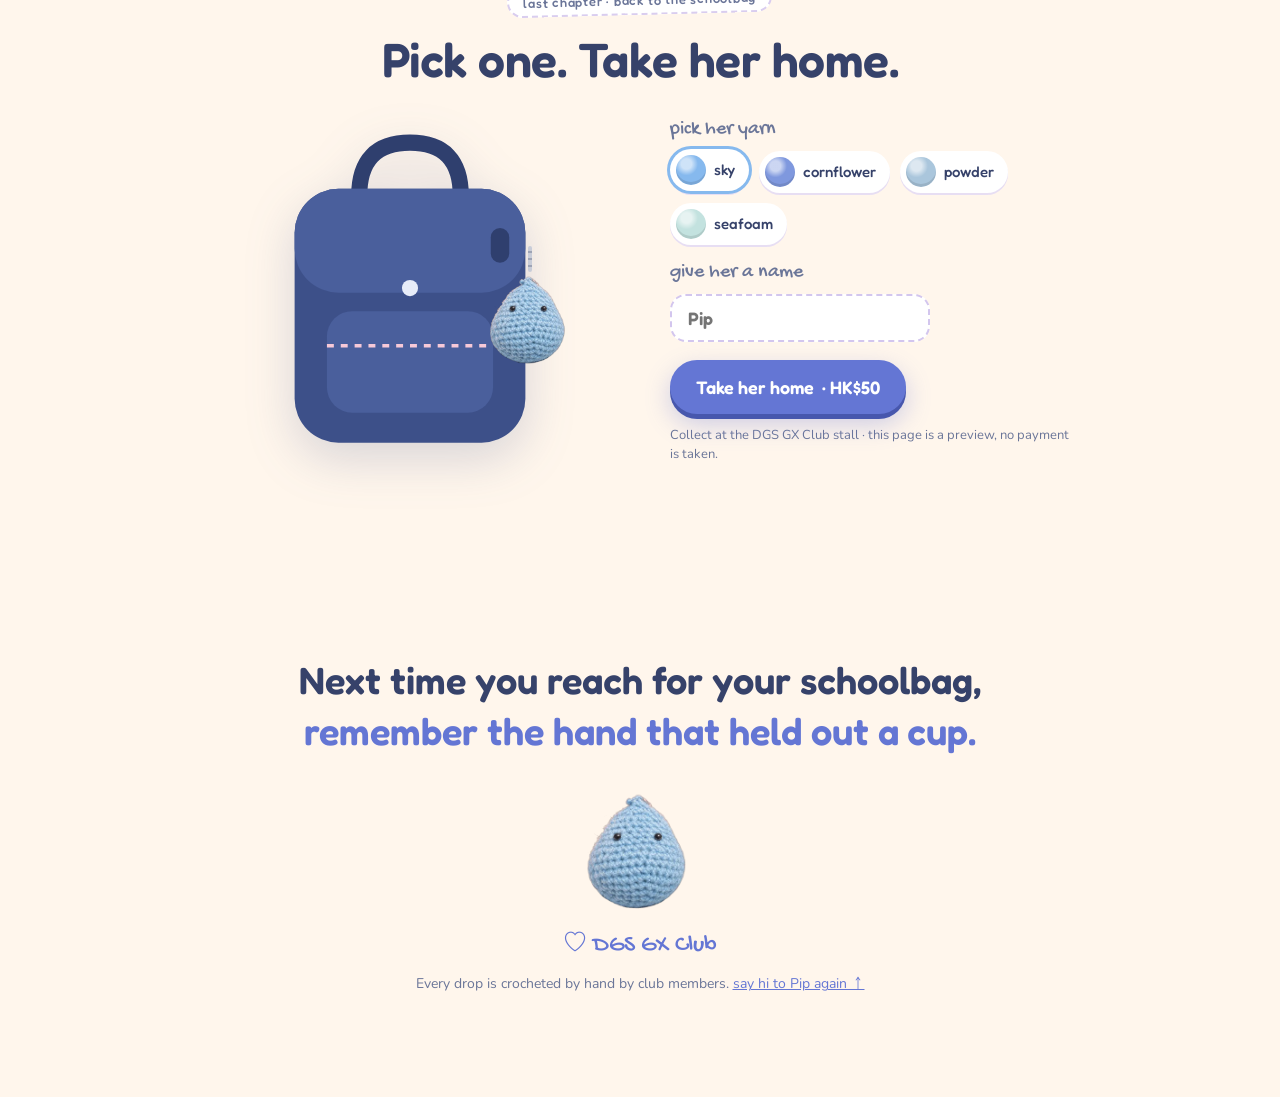
==== commit d9928a2e: "Turn Pocket Rain into a squishy, interactive story with slots for watercolor art Pip, the crocheted " ====
--- a/clubs/dgs-pocket-rain/index.html
+++ b/clubs/dgs-pocket-rain/index.html
@@ -1,19 +1,270 @@
-<!doctype html><html lang="en"><head><meta charset="utf-8"><meta name="viewport" content="width=device-width,initial-scale=1,viewport-fit=cover"><meta name="theme-color" content="#edf0e6"><title>Pocket Rain · DGS GX Club</title><meta name="description" content="Follow a handmade drop from the Diocesan Girls’ School GX Club to GX Foundation’s drinking-water project."><link rel="preload" as="image" href="assets/pocket-rain.webp"><link rel="stylesheet" href="style.css"><script defer src="app.js"></script></head><body>
-<svg class="defs" aria-hidden="true"><defs><symbol id="d" viewBox="0 0 20 28"><path d="M10 1C9 9 1 13 1 19a9 9 0 0018 0C19 13 12 6 10 1Z"/></symbol></defs></svg>
-<main class="sheet"><header><span data-zh="拔萃女書院 GX 學會">Diocesan Girls’ School GX Club</span><div><button id="bagBtn" hidden><span data-zh="購物袋">Bag</span> (<span id="count">0</span>)</button><button id="lang" aria-label="切換至繁體中文">繁中</button></div></header>
-<section class="opening" aria-labelledby="title"><p class="byline" data-zh="共享基金會飲用水項目的小故事">A little yarn story about GX Foundation’s drinking-water project</p><h1 id="title" data-zh="袋裡的小水滴">Pocket Rain</h1>
-<div class="openingline"><span data-zh="同學們給了我兩顆眼睛，還有一個小銀扣。">The girls gave me two eyes and a silver hook.</span><br><em data-zh="我還有一個問題。為甚麼偏偏是水滴？">I had one question. Why a drop?</em></div>
-<div class="charm"><button class="plush" data-label-zh="輕拉小水滴，翻開價錢牌" aria-label="Tug the droplet to turn over its price tag"><img fetchpriority="high" src="assets/pocket-rain.webp" alt="" width="1050" height="700"></button><button class="tag" hidden><strong>HK$50</strong><small data-zh="放進購物袋 ↗">Add to bag ↗</small></button><span class="whisper" data-zh="輕拉我的小銀扣">tug my silver loop</span><svg class="scribble" viewBox="0 0 76 43" aria-hidden="true"><path d="M70 6C54 0 57 25 32 26q-21 2-8-8t8 2q-1 13-25 17m4-7-5 8 10 1"/></svg><svg class="thread" viewBox="0 0 640 170" aria-hidden="true"><path d="M387 21C430 36 501 23 512 53S457 85 450 64s47-22 47 5c1 32-82 35-115 42s-70 26-67 56"/></svg></div><a href="#stall" class="down" data-zh="沿著我的毛線走 ↓">Follow my thread ↓</a></section>
-<section class="stall-leaf" id="stall" aria-label="At the school fair" data-label-zh="在校園攤位">
-  <div class="verse"><p><span data-zh="我的第一個家，是個圍著閃帶的紙盒。">My first home was a box trimmed with tinsel.</span><br><em data-zh="我踮起尖尖的頭，剛好看見兩個紙杯。">If I sat up very straight, I could see two cups.</em></p></div>
-  <figure><img src="assets/stall.webp" width="1000" height="667" loading="lazy" alt="Two labelled paper cups beside a box of handmade blue drops at the school stall." data-alt-zh="校園攤位上，一盒毛線小水滴旁放了兩個貼上標籤的紙杯。"></figure>
-  <details class="fold"><summary><span data-zh="湊近看看杯上寫了甚麼">Lean over and read the cups</span></summary>
-    <div class="fold-paper"><p class="cup-writing"><i data-zh="「過濾水」">“Filtered”</i><i data-zh="「自來水」">“Tap water”</i></p>
-    <p data-zh="兩杯水看起來一模一樣。我有兩顆眼睛，還是得靠那幾個手寫字，才分得出哪杯是哪杯。">Even with my two bead eyes, I couldn’t tell them apart. I had to read the handwriting.</p></div>
-  </details>
-  <p class="turnline" data-zh="紙杯盛水。我盛得下一個問題：一杯可以放心喝的水，是怎樣來到手上的？">Those cups held water. I carried a question. How does a drink get from a tap to somebody’s hands?</p>
-</section>
-<section id="water" class="journey" aria-label="Follow the water" data-label-zh="跟著水滴走"><div class="frame"><div class="verse rainverse"><p><span data-zh="外面，一片草葉被雨水壓彎了。">Outside, a blade of grass bent low.</span><br><em data-zh="有那麼一瞬間，草尖的雨珠跟我長得一模一樣。">For half a second the rain looked just like me.</em></p></div><img class="land grass" src="assets/after-rain.webp" width="1400" height="933" alt=""><div class="tide" aria-hidden="true"><svg viewBox="0 0 600 65" preserveAspectRatio="none"><g fill="none" stroke="currentColor"><ellipse cx="300" cy="33" rx="85" ry="6"/><ellipse cx="300" cy="33" rx="157" ry="13"/><ellipse cx="300" cy="33" rx="235" ry="23"/></g></svg></div><svg class="falling" viewBox="0 0 20 28" aria-hidden="true"><use href="#d" fill="#8cbada" stroke="#5785a0"/></svg>
-<div class="verse cupverse"><p><span data-zh="在東帝汶，一個孩子舉起藍色杯子。">In Timor-Leste, a child lifts a blue cup.</span><br><em data-zh="旁邊的水壺也在等。">There’s a jug waiting for its turn.</em></p></div><div class="land familyplate"><div class="picture"><img class="families" src="assets/next-cup.webp" width="1250" height="833" alt="A child fills a cup beside their family in a watercolor scene." data-alt-zh="水彩畫中，小孩在家人身旁盛水。"><svg class="tapwater" aria-hidden="true" viewBox="0 0 1536 1024"><path class="stream" d="M688 641q-3 26 2 45"/><ellipse class="surface" cx="688" cy="688" rx="34" ry="7"/></svg></div></div><button class="fillcup" id="fillCup" data-zh="轉開水龍頭">Turn the tap</button><p class="after-pour" hidden aria-live="polite" data-zh="杯子滿了。輪到水壺了。">A cupful. Now the jug’s turn.</p></div></section>
-<section class="impact" id="works"><div class="verse"><p><span data-zh="2024 年 7 月，共享基金會">In July 2024, GX Foundation</span><br><span data-zh="在東帝汶啟動了">began its Direct Potable Water Project</span><br><em data-zh="「直接飲用水項目」。">in Timor-Leste.</em></p></div><figure><svg id="hundred" viewBox="0 0 420 128" role="img" aria-label="One hundred painted drops, one for each water purification machine." data-label-zh="一百顆水滴，每顆代表一台淨水機。"></svg><figcaption><strong data-zh="一台，再一台。一共有 100 台。">One machine. Then another. 100 in all.</strong><br><span data-zh="每顆水滴都代表一台淨水機。">Each drop stands for a water purification machine.</span></figcaption></figure><p class="smallprose" data-zh="教堂、醫院和學校成為試點。據共享基金會估算，這些淨水機每年可提供 40 萬加侖免費飲用水。">Churches, hospitals and schools served as pilot sites. GX projects that the machines can provide 400,000 gallons of free drinking water a year.</p><a class="source" href="https://gxfoundation.hk/en/programmes/detail/habitat" data-zh="共享基金會項目介紹 ↗">GX Foundation’s project notes ↗</a></section>
-<section class="ending"><p class="homebeat" data-zh="回到香港的攤位，有人輕輕捏開我的銀扣。">Back in Hong Kong, someone squeezes my silver hook.</p><img src="assets/schoolbag.webp" width="1140" height="760" loading="lazy" alt="Fingers fasten the crocheted drop to a green schoolbag beside a refillable water bottle." data-alt-zh="一雙手把毛線小水滴扣在綠色書包上，旁邊放著水樽。"><div class="verse"><p><span data-zh="喀的一聲。我掛在她的水樽旁邊。">Click. I land beside her water bottle.</span><br><em data-zh="明天她去斟水，我也會跟著去。">Tomorrow, when she stops to fill it, I’ll go too.</em></p></div><button class="inkbutton" id="endBuy"><span data-zh="帶走小水滴">Take me along</span> · HK$50</button><p class="sign" data-zh="拔萃女書院 GX 學會">DGS GX Club</p></section></main><dialog id="drawer" aria-labelledby="bagTitle"><button class="close" id="close" aria-label="Close bag" data-label-zh="關閉購物袋">×</button><h2 id="bagTitle" data-zh="你的小水滴">Your little drops</h2><div id="bagBody"></div></dialog></body></html>
+<!doctype html>
+<html lang="en">
+<head>
+<meta charset="utf-8">
+<meta name="viewport" content="width=device-width,initial-scale=1,viewport-fit=cover">
+<meta name="theme-color" content="#fff6ec">
+<title>Pocket Rain · DGS GX Club</title>
+<meta name="description" content="Squish Pip, a crocheted raindrop from the Diocesan Girls’ School GX Club, and follow her from a Hong Kong schoolbag to GX Foundation’s drinking-water project in Timor-Leste.">
+<meta property="og:title" content="Pocket Rain · 袋裡的小水滴">
+<meta property="og:description" content="A tiny crocheted raindrop goes looking for an answer. Follow her thread.">
+<meta property="og:image" content="assets/og-card.png">
+<link rel="preconnect" href="https://fonts.googleapis.com">
+<link rel="preconnect" href="https://fonts.gstatic.com" crossorigin>
+<link rel="stylesheet" href="https://fonts.googleapis.com/css2?family=Fredoka:wght@400;500;600;700&family=Nunito:ital,wght@0,400;0,600;0,700;1,400&family=Gochi+Hand&family=LXGW+WenKai+TC:wght@400;700&display=swap">
+<link rel="stylesheet" href="style.css">
+<script defer src="app.js"></script>
+</head>
+<body>
+
+<!-- yarn progress thread: Pip rides along the top while you scroll -->
+<div class="yarnbar" aria-hidden="true"><svg viewBox="0 0 1000 14" preserveAspectRatio="none"><path class="yarn-bg" d="M0 7 Q 25 1 50 7 T 100 7 T 150 7 T 200 7 T 250 7 T 300 7 T 350 7 T 400 7 T 450 7 T 500 7 T 550 7 T 600 7 T 650 7 T 700 7 T 750 7 T 800 7 T 850 7 T 900 7 T 950 7 T 1000 7"/><path class="yarn-fg" pathLength="1" d="M0 7 Q 25 1 50 7 T 100 7 T 150 7 T 200 7 T 250 7 T 300 7 T 350 7 T 400 7 T 450 7 T 500 7 T 550 7 T 600 7 T 650 7 T 700 7 T 750 7 T 800 7 T 850 7 T 900 7 T 950 7 T 1000 7"/></svg><span class="rider" data-pip="rider"></span></div>
+
+<header class="top">
+  <a class="club" href="#hello" data-zh="拔萃女書院 GX 學會">DGS GX Club</a>
+  <nav>
+    <button id="soundBtn" class="pill" aria-pressed="true" aria-label="Sound on" data-label-zh="聲音：開"><span class="ico">♪</span></button>
+    <button id="bagBtn" class="pill" hidden><span data-zh="小袋子">Bag</span> <b id="count">0</b></button>
+    <button id="lang" class="pill" aria-label="切換至繁體中文">繁中</button>
+  </nav>
+</header>
+
+<main>
+
+<!-- ===== 0 · HELLO ===== -->
+<section id="hello" class="hello">
+  <img class="wash" data-art="hero-wash.webp" alt="">
+  <div class="sparkles" aria-hidden="true"></div>
+  <p class="kicker" data-zh="一個毛線小故事 · 關於共享基金會的飲用水項目">a little yarn story · about GX Foundation’s drinking-water project</p>
+  <h1 class="title"><span data-zh="袋裡的小水滴">Pocket Rain</span></h1>
+  <div class="stage" id="heroStage">
+    <div class="bubble" id="heroBubble" aria-live="polite"><span data-zh="嗨！我是小滴。按一下我～">Hi! I’m Pip. Give me a squish~</span></div>
+    <button class="plush big" id="heroPip" data-pip="hero" aria-label="Squish Pip, the crocheted raindrop" data-label-zh="按一按小滴，毛線水滴公仔"></button>
+    <div class="puddle" aria-hidden="true"></div>
+    <p class="hint"><span class="hand">👆</span> <span data-zh="按、拉、搓搓她">tap · drag · pet her</span></p>
+  </div>
+  <p class="lede"><span data-zh="同學們可以把我織成任何模樣。">They could have crocheted me into any shape.</span><br><em data-zh="為甚麼偏偏是一滴水？">So why a drop?</em></p>
+  <a href="#cups" class="follow"><span data-zh="跟著我的毛線走">follow my thread</span> <span class="bob">↓</span></a>
+</section>
+
+<!-- ===== 1 · TWO CUPS ===== -->
+<section id="cups" class="chapter cups">
+  <p class="chip" data-zh="第一章 · 兩個杯子">chapter 1 · two cups</p>
+  <h2><span data-zh="我們的攤位上，放著兩個紙杯。">At our school stall, there were two paper cups.</span></h2>
+  <p class="say" data-zh="一杯寫著「過濾水」，一杯寫著「自來水」。你會喝哪一杯？">One said <b>Filtered</b>. One said <b>Tap water</b>. Which one would you drink?</p>
+  <div class="cuprow" role="group" aria-label="Pick a cup" data-label-zh="選一杯">
+    <button class="papercup" data-cup="filtered"><img class="art" data-art="cup-filtered.png" alt=""><svg viewBox="0 0 120 150" aria-hidden="true"><use href="#cupArt"/></svg><span class="cuplabel" data-zh="過濾水">Filtered</span></button>
+    <button class="papercup" data-cup="tap"><img class="art" data-art="cup-tap.png" alt=""><svg viewBox="0 0 120 150" aria-hidden="true"><use href="#cupArt"/></svg><span class="cuplabel" data-zh="自來水">Tap water</span></button>
+  </div>
+  <figure class="polaroid tilt-l"><img data-art="photos/cups.jpg" alt="" loading="lazy"><figcaption data-zh="攤位上真正的兩隻杯">the real cups, at our real stall</figcaption></figure>
+  <div class="answer" id="cupAnswer" hidden>
+    <span class="mini" data-pip="mini"></span>
+    <p id="cupAnswerText"></p>
+  </div>
+  <div class="tds">
+    <figure class="polaroid tilt-r small"><img data-art="photos/tds.jpg" alt="" loading="lazy"><figcaption data-zh="我們的 TDS 測試筆 ✧">our TDS meters ✧</figcaption></figure>
+    <p class="say small" data-zh="我們還帶了 TDS 測試筆——一枝小筆，可以量出水裡溶了多少東西。在香港，我們可以拿兩杯水來玩「猜猜看」。">We even brought TDS meters — little pens that measure how much stuff is dissolved in water. In Hong Kong, two cups of water can be a guessing game.</p>
+    <p class="say small tdsread" id="tdsRead" hidden></p>
+  </div>
+</section>
+
+<!-- ===== 2 · HONG KONG RAIN ===== -->
+<section id="rain" class="chapter rain">
+  <img class="sticker st-umbrella" src="assets/sticker-umbrella.png" alt="" data-optional>
+  <p class="chip" data-zh="第二章 · 在這裡，雨只是天氣">chapter 2 · here, rain is just weather</p>
+  <h2><span data-zh="在香港，雨後的一滴水">In Hong Kong, the rain just hangs</span><br><em data-zh="掛在細細的草尖上。">on a thread of grass.</em></h2>
+  <div class="rainbox" id="rainBox">
+    <img class="scene" src="assets/after-rain.webp" width="1400" height="934" alt="Raindrops on blades of grass after a Hong Kong shower, in watercolor." data-alt-zh="水彩畫：香港雨後，水珠掛在草尖上。">
+    <button class="cloud c1" aria-label="Tap the cloud to make it rain" data-label-zh="按雲朵下雨"><img class="art" data-art="cloud-1.png" alt=""><svg viewBox="0 0 120 70" aria-hidden="true"><use href="#cloudArt"/></svg></button>
+    <button class="cloud c2" aria-label="Tap the cloud to make it rain" data-label-zh="按雲朵下雨"><img class="art" data-art="cloud-2.png" alt=""><svg viewBox="0 0 120 70" aria-hidden="true"><use href="#cloudArt"/></svg></button>
+    <button class="cloud c3" aria-label="Tap the cloud to make it rain" data-label-zh="按雲朵下雨"><img class="art" data-art="cloud-3.png" alt=""><svg viewBox="0 0 120 70" aria-hidden="true"><use href="#cloudArt"/></svg></button>
+    <p class="raincount" aria-live="polite"><span data-zh="按雲朵下雨">tap the clouds</span> · <b id="rainN">0</b> <span data-zh="滴">drops</span></p>
+  </div>
+  <p class="say" data-zh="這裡沒有人會為一滴雨擔心。水龍頭一扭，水就來了——世上最沉悶的魔術。">Nobody here worries about a raindrop. Twist a tap and water appears — the most boring magic trick in the world.</p>
+  <p class="say soft" data-zh="可是我一直在想：有沒有一個地方，這個魔術一點也不沉悶？"><em>But I kept wondering: is there somewhere this magic trick isn’t boring at all?</em></p>
+</section>
+
+<!-- ===== 3 · THE JOURNEY ===== -->
+<section id="journey" class="journey">
+  <div class="sticky">
+    <p class="chip" data-zh="第三章 · 一直往南">chapter 3 · south, and further south</p>
+    <h2 class="jhead"><span data-zh="於是我拉著自己的毛線，">So I unravelled my yarn</span><br><em data-zh="一直往南走了大約 3,600 公里。">and followed it about 3,600 km south.</em></h2>
+    <div class="mapwrap">
+      <img class="art mapart" data-art="map-journey.webp" alt="">
+      <svg class="map" viewBox="0 0 400 300" aria-hidden="true">
+        <defs><pattern id="wave" width="24" height="12" patternUnits="userSpaceOnUse"><path d="M0 6q6-5 12 0t12 0" fill="none" stroke="#bcd8f2" stroke-width="1.4"/></pattern></defs>
+        <g class="mapbase"><rect width="400" height="300" rx="26" fill="#e8f3fd"/>
+        <rect width="400" height="300" rx="26" fill="url(#wave)" opacity=".9"/>
+        <!-- stylised land: China coast + HK, Philippines, Borneo, Sulawesi, Timor -->
+        <path class="land" d="M0 0h190q-6 18-30 22t-38 16q-18 8-40 6T40 60Q18 70 0 66Z"/>
+        <path class="land" d="M262 60q10-6 16 4t2 26q-4 18 6 30t-2 24q-12-4-16-20t-10-30q-6-22 4-34Z"/>
+        <path class="land" d="M120 150q20-16 46-10t34 26q4 24-14 38t-44 6q-26-12-28-34t6-26Z"/>
+        <path class="land" d="M236 168q8-10 18-2t-2 18q12 2 16 12t-8 10q-12-6-14 6t-10 4q4-14-4-22t4-26Z"/>
+        <path class="land soft" d="M70 248q40-8 90-2t70 0q-10 10-60 12t-100-10Z"/>
+        <path class="land timor" d="M262 262q22-12 58-14t34 6q-6 8-40 14t-52-6Z"/></g>
+        <path id="route" class="route" pathLength="1" d="M168 30C206 52 214 88 196 114S150 142 168 170s70 10 82 38-6 38 22 54 28 2 38 1"/>
+        <g class="pin hk" transform="translate(168 30)"><circle r="6"/><circle r="12" class="ring"/></g>
+        <g class="pin tl" transform="translate(304 256)"><circle r="6"/><circle r="12" class="ring"/></g>
+        <text x="182" y="22" class="maplabel" data-zh="香港">Hong Kong</text>
+        <text x="300" y="286" class="maplabel" text-anchor="middle" data-zh="東帝汶">Timor-Leste</text>
+      </svg>
+      <span class="traveller" data-pip="traveller"></span>
+    </div>
+    <p class="jnote" id="jNote" aria-live="polite" data-zh="繼續往下滑 ↓">keep scrolling ↓</p>
+  </div>
+</section>
+
+<!-- ===== 4 · MURKY WATER ===== -->
+<section id="murky" class="chapter murky">
+  <p class="chip" data-zh="第四章 · 要想一想的水">chapter 4 · water you have to wonder about</p>
+  <h2><span data-zh="在東帝汶，">In Timor-Leste,</span><br><em data-zh="很多水是要先想一想，才敢喝的。">a lot of water makes you stop and wonder.</em></h2>
+  <div class="factcard">
+    <b class="big">70%</b>
+    <p data-zh="的地表水受到污染（共享基金會資料）。河水、溪水看起來可能很清，但未必能喝。">of surface water there is polluted, according to GX Foundation. A stream can look clear and still make someone sick.</p>
+  </div>
+  <div class="jarzone">
+    <img class="sceneopt" src="assets/murky-river.webp" alt="" data-optional>
+    <div class="jar" id="jar">
+      <img class="art murkyart" data-art="jar-murky.png" alt=""><img class="art clearart" data-art="jar-clear.png" alt="">
+      <svg viewBox="0 0 200 240" aria-hidden="true">
+        <defs><clipPath id="jarClip"><path d="M44 54h112q10 0 10 12v138q0 24-24 24H58q-24 0-24-24V66q0-12 10-12Z"/></clipPath></defs>
+        <g clip-path="url(#jarClip)">
+          <rect x="0" y="0" width="200" height="240" fill="#fffdf8"/>
+          <g class="jarwater"><path d="M0 92q25-10 50 0t50 0 50 0 50 0v150H0Z"/></g>
+          <g class="specks"></g>
+        </g>
+        <path d="M44 54h112q10 0 10 12v138q0 24-24 24H58q-24 0-24-24V66q0-12 10-12Z" fill="none" stroke="#7d8db8" stroke-width="4"/>
+        <rect x="52" y="30" width="96" height="26" rx="9" fill="#f6d9e6" stroke="#7d8db8" stroke-width="4"/>
+        <path d="M58 80v100" stroke="#fff" stroke-width="7" stroke-linecap="round" opacity=".7"/>
+      </svg>
+      <span class="jarsparkle" aria-hidden="true">✦</span>
+    </div>
+    <button class="bigbtn" id="cleanBtn"><span data-zh="放進淨水機 ✨">Run it through a purifier ✨</span></button>
+    <p class="say small" id="jarText" aria-live="polite" data-zh="淨水機用納米科技，把不安全的水變成可以直接喝的水。">GX’s machines use nanotechnology filters to turn unsafe water into water you can drink straight away.</p>
+  </div>
+</section>
+
+<!-- ===== 5 · THE CUP ===== -->
+<section id="cup" class="chapter cupch">
+  <img class="sticker st-flower" src="assets/sticker-flower.png" alt="" data-optional>
+  <p class="chip" data-zh="第五章 · 有人在等">chapter 5 · someone is waiting</p>
+  <h2><span data-zh="就在那裡，">And there,</span><br><em data-zh="有人伸出杯子，等著盛水。">someone was holding out a cup.</em></h2>
+  <figure class="painting"><img src="assets/next-cup.webp" width="1250" height="834" loading="lazy" alt="A child fills a blue cup at a water point beside their family, in watercolor." data-alt-zh="水彩畫：小孩在家人身旁的取水點盛水。"></figure>
+  <div class="fillzone">
+    <div class="glass" id="glass" aria-hidden="true">
+      <img class="art emptyart" data-art="glass-empty.png" alt=""><img class="art fullart" data-art="glass-full.png" alt="">
+      <svg viewBox="0 0 120 160">
+        <defs><clipPath id="glassClip"><path d="M18 14h84l-10 132q-1 8-9 8H37q-8 0-9-8Z"/></clipPath></defs>
+        <g clip-path="url(#glassClip)">
+          <rect width="120" height="160" fill="#fffdf9"/>
+          <g class="level"><path class="wv" d="M-120 0q15-6 30 0t30 0 30 0 30 0 30 0 30 0 30 0 30 0 30 0v200h-270Z"/></g>
+        </g>
+        <path d="M18 14h84l-10 132q-1 8-9 8H37q-8 0-9-8Z" fill="none" stroke="#6f86b8" stroke-width="4" stroke-linejoin="round"/>
+        <path d="M30 30l6 100" stroke="#fff" stroke-width="5" stroke-linecap="round" opacity=".8"/>
+      </svg>
+      <div class="stream"></div>
+    </div>
+    <button class="bigbtn hold" id="holdBtn"><span class="fillbar"></span><span class="lbl" data-zh="按住，盛一杯水">Press &amp; hold to fill the cup</span></button>
+    <p class="say small" id="fillText" aria-live="polite"></p>
+  </div>
+</section>
+
+<!-- ===== 6 · ONE HUNDRED ===== -->
+<section id="hundred" class="chapter hundred">
+  <p class="chip" data-zh="第六章 · 一台，再一台">chapter 6 · one, then another</p>
+  <h2><span data-zh="2024 年 7 月，共享基金會在東帝汶">In July 2024, GX Foundation launched its</span><br><em data-zh="啟動「直接飲用水項目」。">Direct Potable Water Project in Timor-Leste.</em></h2>
+  <img class="sceneopt wide" src="assets/water-machine.webp" alt="" data-optional>
+  <p class="say" data-zh="一百顆水滴，每顆代表一台淨水機。逐顆按亮它們吧（或者用手指一掃）。">Here are 100 drops — one for each water purification machine. Tap them on, or swipe across them.</p>
+  <div class="dropgrid" id="dropGrid" role="group" aria-label="100 drops, one per machine" data-label-zh="一百顆水滴，每顆代表一台淨水機"></div>
+  <p class="tally" aria-live="polite"><b id="litN">0</b> / 100 <span data-zh="台淨水機">machines</span> <button class="linkbtn" id="allBtn" data-zh="全部亮起">light them all</button></p>
+  <div class="stats" id="stats">
+    <div class="stat s1"><span class="emoji">💧</span><img class="art icon" data-art="icon-water.png" alt=""><b data-count="400000">0</b><p data-zh="加侖免費直接飲用水（預計每年）">gallons of free drinking water a year (projected)</p></div>
+    <div class="stat s2"><span class="emoji">🪙</span><img class="art icon" data-art="icon-coins.png" alt=""><b data-count="800000" data-prefix="US$">0</b><p data-zh="為當地節省的購買飲用水開支">saved on buying drinking water locally</p></div>
+    <div class="stat s3"><span class="emoji">🧴</span><img class="art icon" data-art="icon-bottles.png" alt=""><b data-count="3000000">0</b><p data-zh="個塑膠瓶，可以少用">plastic bottles that don’t need to be used</p></div>
+  </div>
+  <p class="where" data-zh="試點是東帝汶全部的教堂、全部的醫院，和部份學校——大家本來就會去的地方。">The pilot sites were all the churches, all the hospitals and some schools in Timor-Leste — places people already go.</p>
+  <div class="polarow"><figure class="polaroid tilt-l small"><img data-art="photos/banner-stats.jpg" alt="" loading="lazy"><figcaption data-zh="攤位上共享基金會的展板">GX’s banner at our stall</figcaption></figure><figure class="polaroid tilt-r small"><img data-art="photos/banner-habitat.jpg" alt="" loading="lazy"><figcaption data-zh="「人居環境」">“Habitat” · 人居環境</figcaption></figure></div>
+  <p class="source"><span data-zh="數字來自共享基金會的展板和網站，部份為預計數字。">Figures from GX Foundation’s banner and website; some are projections.</span> <a href="https://gxfoundation.hk/en/programmes/detail/habitat" target="_blank" rel="noopener" data-zh="看看項目介紹 ↗">Read the project page ↗</a></p>
+</section>
+
+<!-- ===== 7 · WHY A DROP ===== -->
+<section id="why" class="chapter why">
+  <p class="chip" data-zh="第七章 · 為甚麼是一滴水">chapter 7 · so, why a drop?</p>
+  <h2><span data-zh="因為一滴水，是很大的東西裡">Because a drop is the smallest piece</span><br><em data-zh="最小的那一塊。">of something very big.</em></h2>
+  <p class="say" data-zh="一滴水裝不滿一隻杯。一百台淨水機可以。而一個掛在書包上的小水滴，可以提醒你，這一切由一個問題開始：「你會喝哪一杯？」">One drop can’t fill a cup. A hundred machines can. And one little drop on your schoolbag can remind you how it all started — with a question: <em>“which cup would you drink?”</em></p>
+  <figure class="cinema"><img data-art="photos/drops-crowd.jpg" alt="Dozens of crocheted water-drop keychains in every shade of blue, packed into a tinsel-lined box." loading="lazy"><figcaption data-zh="每一顆都有點不同：有的圓、有的尖、有的有點歪。每一顆都是同學親手鈎的。">Every one is a little different — round, pointy, a bit lopsided. Every one crocheted by hand.</figcaption></figure>
+  <figure class="painting stall"><img src="assets/stall.webp" width="1000" height="667" loading="lazy" alt="A watercolor of the club’s tinsel-trimmed box of crocheted drops, beside two cups labelled Filtered and Tap water." data-alt-zh="水彩畫：閃帶裝飾的盒子裡擠滿毛線小水滴，旁邊是「過濾水」和「自來水」兩個杯。"></figure>
+</section>
+
+<!-- ===== 8 · ADOPT ===== -->
+<section id="adopt" class="chapter adopt">
+  <div class="polarow top"><figure class="polaroid tilt-l small"><img data-art="photos/stall-sign.jpg" alt="" loading="lazy"><figcaption data-zh="我們的攤位牌 ♡">our stall sign ♡</figcaption></figure><figure class="polaroid tilt-r small"><img data-art="photos/crest.jpg" alt="" loading="lazy"><figcaption data-zh="我們連校徽也鈎了出來">we crocheted our school crest too</figcaption></figure></div>
+  <img class="sticker st-yarn" src="assets/sticker-yarn.png" alt="" data-optional>
+  <p class="chip" data-zh="最後一章 · 回到書包">last chapter · back to the schoolbag</p>
+  <h2><span data-zh="選一顆，帶她回家。">Pick one. Take her home.</span></h2>
+  <div class="adoptgrid">
+    <div class="bagstage" id="bagStage">
+      <img class="art bagart" data-art="schoolbag.png" alt="">
+      <svg class="bagsvg" viewBox="0 0 260 300" aria-hidden="true">
+        <path d="M86 70q0-46 44-46t44 46" fill="none" stroke="#2f3f6e" stroke-width="14" stroke-linecap="round"/>
+        <rect x="30" y="64" width="200" height="220" rx="38" fill="#3d5089"/>
+        <rect x="30" y="64" width="200" height="90" rx="38" fill="#4a5f9c"/>
+        <rect x="58" y="170" width="144" height="88" rx="22" fill="#4a5f9c"/>
+        <path d="M58 200h144" stroke="#f7c9d8" stroke-width="3" stroke-dasharray="6 6"/>
+        <circle cx="130" cy="150" r="7" fill="#e7ecf8"/>
+        <rect x="200" y="98" width="16" height="30" rx="8" fill="#2f3f6e"/>
+      </svg>
+      <div class="dangle" id="dangle"><span class="chain"></span><span data-pip="bag"></span></div>
+    </div>
+    <div class="picker">
+      <p class="pk" data-zh="選毛線顏色">pick her yarn</p>
+      <div class="swatches" role="radiogroup" aria-label="Yarn colour" data-label-zh="毛線顏色">
+        <button class="sw" role="radio" aria-checked="true" data-color="sky" style="--c:#86b9ee"><span data-zh="天空藍">sky</span></button>
+        <button class="sw" role="radio" aria-checked="false" data-color="cornflower" style="--c:#7f98de"><span data-zh="矢車菊藍">cornflower</span></button>
+        <button class="sw" role="radio" aria-checked="false" data-color="powder" style="--c:#aac6dc"><span data-zh="粉霧藍">powder</span></button>
+        <button class="sw" role="radio" aria-checked="false" data-color="seafoam" style="--c:#c3e2df"><span data-zh="海沫綠">seafoam</span></button>
+      </div>
+      <label class="pk" for="pipName" data-zh="幫她改個名字">give her a name</label>
+      <input id="pipName" maxlength="14" placeholder="Pip" autocomplete="off">
+      <button class="bigbtn adoptbtn" id="adoptBtn"><span data-zh="帶她回家">Take her home</span> · HK$50</button>
+      <p class="fine" data-zh="在學校攤位領取 · 這裡只是預覽，不會收款。">Collect at the DGS GX Club stall · this page is a preview, no payment is taken.</p>
+    </div>
+  </div>
+</section>
+
+<!-- ===== END ===== -->
+<section class="ending">
+  <p class="endline"><span data-zh="下次伸手拿書包時，">Next time you reach for your schoolbag,</span><br><em data-zh="願你想起那隻遞出杯子的小手。">remember the hand that held out a cup.</em></p>
+  <img class="sceneopt endart" src="assets/ending-hands.webp" alt="" data-optional>
+  <button class="plush small" data-pip="end" aria-label="Wave goodbye to Pip" data-label-zh="跟小滴說再見"></button>
+  <p class="sign">♡ <span data-zh="拔萃女書院 GX 學會">DGS GX Club</span></p>
+  <p class="credits"><span data-zh="小水滴由同學們親手鈎織。">Every drop is crocheted by hand by club members.</span> <a href="#hello" data-zh="再見一次小滴 ↑">say hi to Pip again ↑</a></p>
+</section>
+
+</main>
+
+<dialog id="drawer" aria-labelledby="bagTitle">
+  <button class="close" id="close" aria-label="Close bag" data-label-zh="關閉">×</button>
+  <h2 id="bagTitle" data-zh="你的小水滴們">Your little drops</h2>
+  <div id="bagBody"></div>
+</dialog>
+
+<!-- shared art -->
+<svg width="0" height="0" style="position:absolute" aria-hidden="true">
+  <defs>
+    <symbol id="cupArt" viewBox="0 0 120 150">
+      <path d="M14 18h92l-12 118q-1 8-9 8H35q-8 0-9-8Z" fill="#e9c99b" stroke="#a9825a" stroke-width="3" stroke-linejoin="round"/>
+      <ellipse cx="60" cy="18" rx="46" ry="9" fill="#dff0fb" stroke="#a9825a" stroke-width="3"/>
+      <ellipse cx="60" cy="19" rx="36" ry="5" fill="#bfe0f6"/>
+      <rect x="24" y="66" width="72" height="34" rx="6" fill="#fffaf0" stroke="#c9ab84" stroke-width="2"/>
+    </symbol>
+    <symbol id="cloudArt" viewBox="0 0 120 70">
+      <path d="M26 62q-22 0-22-18t20-18q2-20 24-20 16 0 22 14 6-6 16-6 18 0 20 18 12 2 12 14 0 16-18 16Z" fill="#fff" stroke="#b9c9ea" stroke-width="3"/>
+      <circle cx="46" cy="42" r="3" fill="#3b4a6b"/><circle cx="70" cy="42" r="3" fill="#3b4a6b"/>
+      <path d="M53 49q5 4 10 0" fill="none" stroke="#3b4a6b" stroke-width="2.4" stroke-linecap="round"/>
+      <ellipse cx="38" cy="50" rx="6" ry="3.5" fill="#ffc6d3"/><ellipse cx="78" cy="50" rx="6" ry="3.5" fill="#ffc6d3"/>
+    </symbol>
+  </defs>
+</svg>
+</body>
+</html>
--- a/clubs/dgs-pocket-rain/style.css
+++ b/clubs/dgs-pocket-rain/style.css
@@ -1,28 +1,368 @@
-@font-face{font-family:Explora;src:url("assets/explora.ttf") format("truetype");font-display:swap}
-:root{--paper:#faf6eb;--ink:#304654;--blue:#4b6490;--serif:Baskerville,"Iowan Old Style","Songti TC","Noto Serif TC",Georgia,serif;--sans:"Avenir Next","PingFang TC","Microsoft JhengHei",system-ui,sans-serif;color:var(--ink);background:#e8ede5;font-family:var(--serif);scroll-behavior:smooth}*{box-sizing:border-box}body{margin:0;background:radial-gradient(ellipse at 50% 10%,#f4f4ea,transparent 60%),repeating-linear-gradient(95deg,#e7ede4,#e7ede4 3px,#e9eee6 4px,#e9eee6 7px)}button,a{font:inherit;color:inherit}button{cursor:pointer}a{text-underline-offset:.3em}button:focus-visible,a:focus-visible{outline:3px solid #a26840;outline-offset:6px}[hidden]{display:none!important}.defs{width:0;height:0;position:absolute}.sheet{max-width:1040px;margin:22px auto 38px;position:relative;background:var(--paper);box-shadow:0 1px 3px #44534822,0 9px 38px #465b4820;isolation:isolate}.sheet:before{content:"";pointer-events:none;position:absolute;inset:0;z-index:6;opacity:.055;background-image:url("data:image/svg+xml,%3Csvg viewBox='0 0 120 120' xmlns='http://www.w3.org/2000/svg'%3E%3Cfilter id='n'%3E%3CfeTurbulence type='fractalNoise' baseFrequency='.76' numOctaves='3' stitchTiles='stitch'/%3E%3C/filter%3E%3Crect width='100%25' height='100%25' opacity='.6' filter='url(%23n)'/%3E%3C/svg%3E");mix-blend-mode:multiply}header{height:56px;display:flex;align-items:center;justify-content:space-between;padding:0 5%;font:13px var(--sans);color:#536760;gap:12px}header div{display:flex;gap:12px}button{border:0;background:none}header button{font:13px var(--sans);min-height:40px;padding:3px 6px}.opening{position:relative;min-height:clamp(610px,78svh,780px);text-align:center;display:flex;align-items:center;flex-direction:column;padding:15px 0 38px}.byline{font:italic 15px var(--serif);color:#536c72;margin:4px 18px 0}.opening h1{font:500 clamp(96px,13vw,157px)/.95 Explora,"Snell Roundhand",var(--serif);letter-spacing:-.035em;margin:8px 0 5px;color:#345476}.openingline,.verse{font:400 clamp(24px,3.1vw,40px)/1.27 var(--serif);letter-spacing:-.025em}.openingline{font-size:clamp(22px,2.4vw,28px)}em{color:var(--blue);font-weight:400}.charm{position:relative;margin:auto;width:min(650px,84%);isolation:isolate}.plush,.land,.ending>img{mix-blend-mode:multiply}.plush{padding:0;width:100%;display:block;cursor:grab;touch-action:pan-y;-webkit-tap-highlight-color:transparent}.plush:active{cursor:grabbing}.plush img,.land,.ending>img{width:100%;display:block;height:auto;mask-image:linear-gradient(to right,transparent,#000 9% 91%,transparent),linear-gradient(to bottom,transparent,#000 10% 87%,transparent);mask-composite:intersect}.plush img{height:clamp(245px,37svh,375px);object-fit:contain;transform:translate(var(--dragX,0px),var(--dragY,0px)) rotate(var(--tilt,0deg)) scale(var(--pull,1));transition:transform .16s ease-out;user-select:none;-webkit-user-drag:none}.plucked .plush img{animation:plop .84s cubic-bezier(.22,.7,.28,1)}@keyframes plop{0%{transform:scale(1)}29%{transform:translateY(-14px) rotate(-6deg) scale(1.12,1.16)}62%{transform:translateY(2px) rotate(3deg) scale(1.05,.91)}84%{transform:scale(.98,1.03)}}
-.whisper{position:absolute;right:6%;top:9%;font:26px/1.1 Explora,"Snell Roundhand",var(--serif);color:#5a726c;transform:rotate(7deg);pointer-events:none}.scribble{position:absolute;right:9%;top:21%;width:49px;fill:none;stroke:#6b8581;stroke-width:1.4;pointer-events:none}.tag{position:absolute;right:8%;top:43%;min-width:100px;background:#ffedc8;border:1px solid #d8c39a;box-shadow:2px 4px 6px #5a52302a;border-radius:13px 3px 4px 10px;padding:13px 15px 13px 21px;transform:rotate(7deg);transform-origin:4% 50%;animation:tag .6s ease-out}.tag:before{content:'';position:absolute;left:7px;top:50%;background:#ad9b7f;border-radius:50%;width:5px;height:5px}.tag strong,.tag small{display:block}.tag strong{font:italic 26px var(--serif)}.tag small{font:11px var(--sans)}@keyframes tag{0%{opacity:0;transform:scale(.3) rotate(-32deg)}70%{transform:scale(1.07) rotate(10deg)}}.charm:has(.tag:not([hidden])) .whisper,.charm:has(.tag:not([hidden])) .scribble{opacity:0}.down{font:italic 15px var(--serif);color:#5d746e;text-decoration:none;margin-top:12px}
-.journey{height:240svh;position:relative}.frame{position:sticky;top:0;height:100svh;isolation:isolate;overflow:hidden;overflow:clip}.frame .verse{position:absolute;inset:0 5% auto;z-index:3;text-align:center;top:9%;pointer-events:none}.verse p{margin:0}.land{position:absolute;width:100%;height:76%;object-fit:contain;bottom:1.5%;pointer-events:none;will-change:transform,opacity}.grass{transform:translateY(var(--drift,0px)) scale(var(--zoom,1));opacity:var(--rain,1)}.families{opacity:var(--cup,0);transform:translateY(var(--rise,20px)) scale(var(--focus,1.03))}.rainverse{opacity:var(--rain,1)}.cupverse{opacity:var(--cup,0)}.falling{position:absolute;z-index:2;width:14px;left:51%;top:var(--fall,58%);opacity:var(--glint,0)}.tide{position:absolute;z-index:2;left:12%;right:12%;bottom:15%;color:#679ab7;opacity:var(--ripple,0);transform:scale(var(--spread,0.4))}.tide svg{width:100%;height:45px}
-.impact,.ending{text-align:center;max-width:710px;margin:auto;padding:clamp(48px,8vw,105px) 26px}.impact .verse{font-size:clamp(23px,3vw,36px)}figure{margin:35px auto 22px}#hundred{display:block;width:min(435px,90%);margin:0 auto 13px}.inkdrop{transition:opacity .28s,transform .45s;transform-box:fill-box;transform-origin:center}.uninked{opacity:.14;transform:scale(.65)}figcaption{font:italic 19px/1.45 var(--serif)}figcaption strong{font-weight:500;color:#375b7d}.smallprose{font:15px/1.65 var(--sans);max-width:445px;margin:20px auto 8px}.source{font:italic 14px var(--serif);color:#526a67}.ending{padding-top:14px}.ending>img{max-width:530px;margin:0 auto 25px}.inkbutton,.primary,.outline{background:#405d77;color:white;font:15px var(--sans);border-radius:7px 10px 8px 10px;padding:14px 20px;margin-top:23px}.sign{font:35px Explora,var(--serif);color:#58746f;margin:40px 0 5px}
-dialog{width:min(410px,91vw);padding:30px;border:1px solid #b6b9a1;border-radius:8px;color:var(--ink);background:var(--paper);box-shadow:0 10px 60px #2a3c5022}dialog::backdrop{background:#283a4659}.close{position:absolute;right:11px;top:7px;font-size:32px}dialog h2{font:400 37px var(--serif);margin:0}dialog p{line-height:1.6}.bagrow,.quantity,.subtotal{display:flex;align-items:center;gap:10px}.bagrow img{width:42%;mix-blend-mode:multiply}.bagrow{margin:18px 0}.quantity button{border:1px solid #a9b3af;border-radius:50%;width:37px;height:37px}.subtotal{justify-content:space-between;margin-top:17px;border-top:1px dashed #aeb7aa;padding:14px 0 0}.outline{background:none;color:var(--blue);border:1px solid #94a4ae}html:lang(zh-Hant) h1{font:500 clamp(49px,7vw,86px)/1.3 var(--serif);margin:18px 0}html:lang(zh-Hant) em{font-style:normal}html:lang(zh-Hant) .whisper{font:16px var(--serif)}html:lang(zh-Hant) .sign{font:19px var(--serif)}
-@media(max-width:700px){.sheet{margin:8px 6px 16px}header{font-size:11px;height:47px}.opening{min-height:min(83svh,710px);padding:18px 0 30px}.opening h1{font-size:clamp(79px,22vw,130px)}.byline{font-size:13px}.charm{width:95%}.plush img{height:auto;max-height:32svh}.whisper{right:2%;top:-6%;font-size:23px}.scribble{right:6%;top:7%}.tag{right:2%;top:48%}.frame .verse{top:13%}.land{height:74%;bottom:4%}.frame{height:90svh;top:4svh}.journey{height:213svh}.land{object-fit:cover;object-position:49% 68%;height:56%;width:108%;left:-4%;bottom:11%}.families{object-fit:contain;width:108%}.impact,.ending{padding-left:20px;padding-right:20px}.ending .verse{font-size:24px}}
-@media(prefers-reduced-motion:reduce){:root{scroll-behavior:auto}*,*::before,*::after{animation:none!important;transition:none!important}.journey{height:auto}.frame{position:relative;top:auto;height:auto;display:flex;flex-direction:column}.frame .verse,.land{position:static;opacity:1;transform:none}.frame .verse{margin:45px 10px 8px}.land{width:100%;height:auto;object-fit:contain}.tide,.falling{display:none}.inkdrop{opacity:1;transform:none}}
-.charm{--ink-length:0}.thread{position:absolute;width:96%;height:52%;left:0;bottom:-19%;fill:none;stroke:#758bb5;stroke-width:2;pointer-events:none;z-index:-1}.thread path{stroke-linecap:round;stroke-dasharray:1;stroke-dashoffset:1}.charm.unspooled .thread path{stroke-dashoffset:0;transition:stroke-dashoffset 1s ease}.down{position:relative;z-index:1}.opening{padding-bottom:45px}.familyplate{bottom:3%;display:flex;align-items:center;justify-content:center;opacity:var(--cup,0);transform:translateY(var(--rise,20px)) scale(var(--focus,1.03));mask-image:none}.familyplate .picture{width:min(100%,99svh);position:relative}.familyplate .families{position:static;width:100%;height:auto;display:block;opacity:1;transform:none;mask-image:linear-gradient(to right,transparent,#000 8% 92%,transparent),linear-gradient(to bottom,transparent,#000 8% 89%,transparent);mask-composite:intersect}.tapwater{position:absolute;width:100%;height:100%;inset:0;pointer-events:none;overflow:visible}.stream{fill:none;stroke:#83c4de;stroke-width:7;stroke-linecap:round;stroke-dasharray:8 5;opacity:0}.surface{fill:none;stroke:#dfedf4;stroke-width:3;opacity:0}.pouring .stream{opacity:1;animation:flow .45s linear infinite}.pouring .surface{animation:brim .8s ease-out infinite}.fillcup{position:absolute;z-index:4;bottom:2.5%;left:50%;transform:translateX(-50%);font:italic 20px var(--serif);padding:10px 21px;background:#faf6ebe8;border-radius:50%;border-bottom:1px solid #829caa;opacity:var(--cup,0);pointer-events:none}.arrived .fillcup{pointer-events:auto}.journey:not(.arrived) .fillcup{visibility:hidden}.plush{position:relative;z-index:1}.tag{z-index:3}.whisper,.scribble{z-index:2}.falling{filter:drop-shadow(0 1px 2px #fff);width:19px}.stitch-cloud{position:absolute;inset:0;z-index:2;pointer-events:none}.stitch-cloud i{position:absolute;left:57%;top:60%;width:5px;height:8px;background:#8daed1;border-radius:70% 35% 75% 50%;opacity:0}.plucked .stitch-cloud i{animation:spray .9s ease-out var(--delay) both}@keyframes spray{15%{opacity:.9}100%{opacity:0;transform:translate(var(--dx),var(--dy)) rotate(50deg) scale(.35)}}@keyframes flow{to{stroke-dashoffset:-26}}@keyframes brim{0%{opacity:1;transform:scale(.65)}100%{opacity:0;transform:scale(1.08)}}.surface{transform-box:fill-box;transform-origin:center}.impact:target figure{animation:bloom 1.1s ease-out}@keyframes bloom{from{filter:brightness(1.3)}to{filter:none}}@media(max-width:700px){.familyplate{height:58%;bottom:11%}.familyplate .picture{width:100%}.ending .verse{font-size:26px}.openingline{padding:0 8px}.fillcup{bottom:7%}}@media(prefers-reduced-motion:reduce){.familyplate{position:relative;width:100%;height:auto;bottom:auto;left:0;opacity:1;transform:none}.fillcup,.journey:not(.arrived) .fillcup{position:static;align-self:center;visibility:visible;opacity:1;transform:none;pointer-events:auto}.thread{display:none}}
-.traveler{display:none;position:fixed;z-index:8;pointer-events:none;width:31px;height:43px;filter:drop-shadow(0 2px 2px #72869e25)}@media(prefers-reduced-motion:reduce){.traveler{display:none!important}}
-
-.stall-leaf { max-width: 740px; margin: auto; padding: 62px 24px 40px; text-align: center; }
-.stall-leaf .verse { font-size: clamp(23px,3vw,34px); }
-.stall-leaf figure { max-width: 565px; margin: 24px auto 0; }
-.stall-leaf img { width: 100%; height: auto; display: block; mix-blend-mode: multiply; mask-image: radial-gradient(ellipse at center,#000 48%,transparent 79%); }
-.fold { max-width: 450px; margin: 8px auto; }
-.fold summary { display: inline-block; cursor: pointer; padding: 9px 14px; color: #4b6471; font: italic 18px var(--serif); text-decoration: underline dotted; text-underline-offset: 5px; }
-.fold summary::-webkit-details-marker { display: none; }
-.fold-paper { background: #f3e7cb; padding: 16px 25px 19px; transform: rotate(-1deg); box-shadow: 1px 3px 7px #6a634322; }
-.fold[open] .fold-paper { animation: unfold .52s ease-out; transform-origin: top; }
-.fold-paper p { line-height: 1.5; margin: 8px 0; }
-.cup-writing { display: flex; justify-content: space-evenly; color: #596b6d; font: 26px Explora,var(--serif); }
-.turnline,.homebeat { max-width: 430px; font: italic 21px/1.5 var(--serif); margin: 28px auto 12px; color: #4e686b; }
-.after-pour { position: absolute; bottom: 2%; left: 0; right: 0; text-align: center; font: italic 20px var(--serif); color: #385d74; background: var(--paper); }
-.homebeat { margin-bottom: 24px; } .ending>img {max-width:600px;}
-@keyframes unfold { from { opacity:0; transform: perspective(600px) rotateX(-27deg); } }
-@media (max-width:700px) { .stall-leaf {padding:40px 19px 20px;} .frame .verse {font-size:clamp(21px,5.7vw,27px);} .after-pour { bottom:6%; } }
-@media (prefers-reduced-motion:reduce) { .after-pour {position:static;} }
+:root{
+  --cream:#fff6ec;--paper:#fffaf3;--ink:#36426a;--soft:#6a7598;
+  --blue:#8fa3ef;--blue-d:#6476d4;--sky:#cfe4fb;--lilac:#c7b5f3;--mint:#b6e6cf;--pink:#ffc4d3;--peach:#ffdcc2;--butter:#fff0b8;
+  --round:"Fredoka","LXGW WenKai TC","PingFang TC",system-ui,sans-serif;
+  --body:"Nunito","LXGW WenKai TC","PingFang TC","Microsoft JhengHei",system-ui,sans-serif;
+  --hand:"Gochi Hand","LXGW WenKai TC",cursive;
+  color:var(--ink);background:var(--cream);font-family:var(--body);
+  -webkit-text-size-adjust:100%;
+}
+html:lang(zh-Hant){--round:"LXGW WenKai TC","Fredoka","PingFang TC",sans-serif;--body:"LXGW WenKai TC","Nunito","PingFang TC",sans-serif;--hand:"LXGW WenKai TC",cursive}
+*{box-sizing:border-box}
+html{scroll-behavior:smooth;overflow-x:clip}
+body{margin:0;overflow-x:clip;min-height:100svh;
+  background:
+    radial-gradient(circle at 12% 8%,#ffe3ec 0 120px,transparent 340px),
+    radial-gradient(circle at 92% 18%,#e2ecff 0 140px,transparent 380px),
+    radial-gradient(circle at 80% 70%,#e5f7ee 0 120px,transparent 360px),
+    radial-gradient(circle at 8% 88%,#efe6ff 0 120px,transparent 360px),
+    var(--cream);background-attachment:fixed}
+body:before{content:"";position:fixed;inset:0;pointer-events:none;z-index:50;opacity:.05;mix-blend-mode:multiply;
+  background-image:url("data:image/svg+xml,%3Csvg viewBox='0 0 140 140' xmlns='http://www.w3.org/2000/svg'%3E%3Cfilter id='n'%3E%3CfeTurbulence type='fractalNoise' baseFrequency='.8' numOctaves='3' stitchTiles='stitch'/%3E%3C/filter%3E%3Crect width='100%25' height='100%25' filter='url(%23n)'/%3E%3C/svg%3E")}
+button,a,input{font:inherit;color:inherit}
+button{cursor:pointer;border:0;background:none;padding:0;-webkit-tap-highlight-color:transparent}
+:focus-visible{outline:3px dashed var(--blue-d);outline-offset:5px;border-radius:12px}
+[hidden]{display:none!important}
+em{font-style:normal;color:var(--blue-d)}
+img{max-width:100%}
+
+/* ---------- header + yarn progress ---------- */
+.yarnbar{position:fixed;left:0;right:0;top:0;height:16px;z-index:40;pointer-events:none}
+.yarnbar svg{width:100%;height:14px;display:block}
+.yarn-bg{fill:none;stroke:#eadff3;stroke-width:3;stroke-dasharray:5 4}
+.yarn-fg{fill:none;stroke:var(--blue);stroke-width:4;stroke-linecap:round;stroke-dasharray:1;stroke-dashoffset:calc(1 - var(--p,0))}
+.rider{position:absolute;top:-2px;left:calc(var(--p,0) * 100%);width:24px;height:28px;transform:translateX(-50%) rotate(calc(var(--tilt,0) * 1deg));transition:transform .2s}
+.rider svg{width:100%;height:100%;overflow:visible}
+.top{position:sticky;top:0;z-index:30;display:flex;align-items:center;justify-content:space-between;gap:10px;padding:20px max(16px,4vw) 10px;
+  background:linear-gradient(var(--cream) 55%,#fff6ec00)}
+.club{font:600 14px var(--round);text-decoration:none;color:var(--soft);letter-spacing:.02em}
+.top nav{display:flex;gap:8px}
+.pill{min-height:38px;min-width:38px;padding:4px 14px;border-radius:999px;background:#fff;box-shadow:0 2px 0 #e4dcef,0 4px 14px #b9a8de2a;font:600 14px var(--round);color:var(--ink);transition:transform .15s}
+.pill:hover{transform:translateY(-2px) rotate(-2deg)}
+.pill:active{transform:scale(.92)}
+#bagBtn b{display:inline-grid;place-items:center;min-width:22px;height:22px;border-radius:99px;background:var(--pink);font-size:12px;margin-left:2px}
+#bagBtn.bump{animation:bump .5s}
+#soundBtn[aria-pressed=false] .ico{opacity:.35;text-decoration:line-through}
+@keyframes bump{30%{transform:scale(1.25) rotate(-6deg)}60%{transform:scale(.92)}}
+
+main{max-width:1080px;margin:0 auto;padding:0 16px}
+
+/* ---------- shared bits ---------- */
+.chapter{position:relative;text-align:center;padding:clamp(70px,11vw,130px) 0}
+.chip{display:inline-block;margin:0 0 16px;padding:6px 14px 5px;border-radius:999px;background:#fff;border:2px dashed #d9cdef;font:500 13px var(--round);letter-spacing:.06em;color:var(--soft);transform:rotate(-1.5deg)}
+h2{font:600 clamp(28px,4.6vw,48px)/1.18 var(--round);letter-spacing:-.01em;margin:0 auto 18px;max-width:18em;text-wrap:balance}
+html:lang(zh-Hant) h2{font-weight:700;letter-spacing:.02em}
+.say{font-size:clamp(17px,2.1vw,20px);line-height:1.65;max-width:34em;margin:14px auto;text-wrap:pretty}
+.say.small{font-size:16px;max-width:30em}
+.say.soft{color:var(--soft)}
+.say b{font-family:var(--round);font-weight:600;background:linear-gradient(transparent 60%,var(--butter) 0);padding:0 2px}
+.bigbtn{position:relative;display:inline-flex;align-items:center;justify-content:center;gap:8px;min-height:54px;padding:12px 26px;border-radius:999px;background:var(--blue-d);color:#fff;font:600 18px var(--round);box-shadow:0 5px 0 #4757ad,0 10px 26px #6476d455;transition:transform .12s,box-shadow .12s;user-select:none;-webkit-user-select:none;touch-action:manipulation}
+.bigbtn:hover{transform:translateY(-2px)}
+.bigbtn:active{transform:translateY(4px);box-shadow:0 1px 0 #4757ad,0 4px 10px #6476d433}
+.painting{margin:28px auto;max-width:820px;border-radius:32px;overflow:hidden;background:#fff;padding:10px;box-shadow:0 2px 0 #ece3f3,0 18px 50px #a495c827;transform:rotate(-.6deg)}
+.painting img{display:block;width:100%;height:auto;border-radius:24px}
+.painting.stall{max-width:640px;transform:rotate(1deg)}
+.sceneopt{display:block;margin:20px auto;max-width:min(720px,100%);border-radius:28px;box-shadow:0 14px 40px #a495c822}
+.sceneopt.wide{max-width:min(820px,100%)}
+.sticker{position:absolute;width:clamp(80px,12vw,130px);height:auto;pointer-events:none;filter:drop-shadow(0 6px 10px #9b8bc233);animation:floaty 5s ease-in-out infinite}
+.st-umbrella{right:2%;top:60px;rotate:10deg}
+.st-flower{left:1%;top:70px;rotate:-12deg}
+.st-yarn{right:3%;top:50px}
+@keyframes floaty{50%{translate:0 -10px}}
+
+/* ---------- Pip (the plush) ---------- */
+.plush{display:block;position:relative;touch-action:none;user-select:none;-webkit-user-select:none;cursor:grab}
+.plush:active{cursor:grabbing}
+.plush svg,[data-pip] svg{display:block;width:100%;height:100%;overflow:visible}
+.pip .eyes-closed{opacity:0}
+.pip.squint .eyes-open{opacity:0}
+.pip.squint .eyes-closed{opacity:1}
+.pip .lids{transform-box:fill-box;transform-origin:center;transform:scaleY(1);transition:transform .07s}
+.pip.blink .lids{transform:scaleY(.08)}
+.pip .blush{transition:opacity .3s,transform .3s;transform-box:fill-box;transform-origin:center}
+.pip.flush .blush{opacity:1!important;transform:scale(1.25)}
+.pip .mouth-o{opacity:0}
+.pip.surprised .mouth-o{opacity:1}
+.pip.surprised .mouth-w{opacity:0}
+.fx{position:absolute;pointer-events:none;z-index:5;font-size:22px;left:0;top:0;animation:fxup 1.1s ease-out forwards}
+@keyframes fxup{0%{opacity:0;transform:translate(-50%,-50%) scale(.4)}15%{opacity:1}100%{opacity:0;transform:translate(calc(-50% + var(--dx,0px)),calc(-50% - 90px)) scale(1.1) rotate(var(--rot,0deg))}}
+
+/* ---------- hello ---------- */
+.hello{position:relative;text-align:center;padding:10px 0 60px;min-height:calc(100svh - 70px);display:flex;flex-direction:column;align-items:center;justify-content:center}
+.kicker{font:500 14px var(--round);color:var(--soft);margin:0 0 4px;letter-spacing:.03em}
+.title{font:700 clamp(64px,13vw,150px)/.95 var(--round);margin:4px 0 0;letter-spacing:-.03em;color:var(--blue-d);
+  text-shadow:0 3px 0 #fff,0 6px 0 #dcd2f5,0 14px 30px #a693e033}
+.title span{display:inline-block}
+html:lang(zh-Hant) .title{font-size:clamp(52px,10vw,110px);letter-spacing:.04em}
+.stage{position:relative;width:min(360px,74vw);margin:18px auto 0;padding-top:64px}
+.plush.big{width:100%;aspect-ratio:200/232;margin:0 auto;z-index:2}
+.puddle{position:absolute;left:8%;right:8%;bottom:30px;height:34px;border-radius:50%;background:radial-gradient(closest-side,#bcd5fbcc,#cfe4fb88 60%,transparent);z-index:1;transform:scaleX(var(--pud,1));transition:transform .25s}
+.bubble{position:absolute;z-index:4;left:50%;top:0;transform:translateX(-50%);min-width:180px;max-width:min(320px,86vw);padding:11px 18px;border-radius:22px;background:#fff;box-shadow:0 3px 0 #e7def3,0 10px 30px #9e8fd025;font:500 16px/1.35 var(--round);animation:pop .4s cubic-bezier(.3,1.6,.5,1)}
+.bubble:after{content:"";position:absolute;left:50%;bottom:-9px;width:18px;height:18px;background:#fff;transform:translateX(-50%) rotate(45deg);border-radius:3px;box-shadow:3px 3px 0 #e7def3}
+.bubble.again{animation:none}
+.bubble.again2{animation:pop .4s cubic-bezier(.3,1.6,.5,1)}
+@keyframes pop{0%{transform:translateX(-50%) scale(.6);opacity:0}100%{transform:translateX(-50%) scale(1);opacity:1}}
+.hint{font:20px var(--hand);color:var(--soft);margin:2px 0 0;position:relative;z-index:3}
+.hint .hand{display:inline-block;animation:tap 1.4s ease-in-out infinite}
+@keyframes tap{50%{transform:translateY(-5px) rotate(-10deg)}}
+.lede{font:500 clamp(20px,2.6vw,26px)/1.45 var(--round);margin:22px 16px 0}
+.follow{margin-top:20px;font:22px var(--hand);text-decoration:none;color:var(--blue-d)}
+.bob{display:inline-block;animation:bob 1.6s ease-in-out infinite}
+@keyframes bob{50%{transform:translateY(6px)}}
+.sparkles i{position:absolute;color:#f6b9cb;font-style:normal;animation:twinkle 3s ease-in-out infinite;pointer-events:none}
+@keyframes twinkle{0%,100%{opacity:.2;transform:scale(.7)}50%{opacity:1;transform:scale(1.1) rotate(20deg)}}
+
+/* ---------- cups ---------- */
+.cuprow{display:flex;justify-content:center;gap:clamp(20px,6vw,60px);margin:26px 0 10px}
+.papercup{position:relative;width:clamp(120px,22vw,170px);transition:transform .25s cubic-bezier(.3,1.6,.5,1)}
+.papercup svg{width:100%;height:auto;display:block;filter:drop-shadow(0 10px 12px #a8835a22)}
+.papercup:hover{transform:translateY(-8px) rotate(-3deg)}
+.papercup:nth-child(2):hover{transform:translateY(-8px) rotate(3deg)}
+.cuplabel{position:absolute;left:20%;right:20%;top:46%;font:clamp(17px,4.4vw,22px)/1 var(--hand);color:#6b4e35}
+html:lang(zh-Hant) .cuplabel{font:700 18px/1 var(--round)}
+.papercup.picked{transform:translateY(-14px) scale(1.08) rotate(-4deg)}
+.papercup.picked:after{content:"♡";position:absolute;top:-30px;left:50%;transform:translateX(-50%);font-size:28px;color:#f08aa8;animation:pop2 .5s}
+.papercup.dim{opacity:.55;transform:scale(.94)}
+@keyframes pop2{from{transform:translateX(-50%) scale(0)}}
+.answer{display:flex;gap:14px;align-items:center;max-width:560px;margin:24px auto 0;padding:16px 20px;background:#fff;border-radius:26px;box-shadow:0 3px 0 #ebe2f4,0 14px 36px #9f8fd022;text-align:left;animation:rise .5s ease-out}
+.answer p{margin:0;font-size:17px;line-height:1.55}
+.mini{flex:none;width:54px;height:62px}
+@keyframes rise{from{opacity:0;transform:translateY(16px)}}
+
+/* ---------- rain ---------- */
+.rainbox{position:relative;max-width:860px;margin:30px auto 10px;padding-top:60px}
+.rainbox .scene{display:block;width:100%;height:auto;border-radius:32px;mask-image:radial-gradient(ellipse at 50% 55%,#000 58%,transparent 76%)}
+.cloud{position:absolute;top:0;width:clamp(86px,14vw,130px);z-index:3;animation:drift 6s ease-in-out infinite;transition:transform .15s}
+.cloud svg{width:100%;height:auto;display:block;filter:drop-shadow(0 6px 10px #9fb5e033)}
+.cloud.c1{left:12%}.cloud.c2{left:43%;top:-14px;animation-delay:-2s}.cloud.c3{right:10%;animation-delay:-4s}
+.cloud:active{transform:scale(.9,.82)}
+.cloud.squish{animation:cloudsquish .35s}
+@keyframes drift{50%{translate:10px 4px}}
+@keyframes cloudsquish{40%{transform:scale(1.15,.8)}}
+.rdrop{position:absolute;width:12px;height:16px;z-index:2;pointer-events:none;background:#8ec0ee;border-radius:50% 50% 50% 50%/62% 62% 38% 38%;clip-path:path("M6 0C5 5 0 8 0 11a6 5 0 0012 0C12 8 7 5 6 0Z");animation:fall var(--t,1s) cubic-bezier(.5,0,1,1) forwards}
+@keyframes fall{from{transform:translateY(0)}to{transform:translateY(var(--fall,300px))}}
+.splash{position:absolute;width:30px;height:10px;margin-left:-9px;border:2px solid #9cc7f0;border-radius:50%;pointer-events:none;animation:splash .6s ease-out forwards}
+@keyframes splash{from{transform:scale(.2);opacity:1}to{transform:scale(1.6);opacity:0}}
+.raincount{font:20px var(--hand);color:var(--soft);margin:12px 0 0}
+.raincount b{font:600 20px var(--round);color:var(--blue-d)}
+
+/* ---------- journey ---------- */
+.journey{position:relative;height:300svh}
+.sticky{position:sticky;top:0;height:100svh;display:flex;flex-direction:column;align-items:center;justify-content:center;text-align:center;padding:60px 0 20px}
+.jhead{font-size:clamp(24px,3.6vw,38px);margin-bottom:10px}
+.mapwrap{position:relative;width:min(560px,92vw,calc((100svh - 260px) * 4 / 3));aspect-ratio:4/3}
+.map{width:100%;height:100%;display:block;filter:drop-shadow(0 14px 30px #9eb6df33)}
+.map .land{fill:#d9efd9;stroke:#a9d1ad;stroke-width:2}
+.map .land.soft{fill:#e4f1e2;stroke:none;opacity:.7}
+.map .land.timor{fill:#ffe1b8;stroke:#e9b77c}
+.route{fill:none;stroke:var(--blue-d);stroke-width:3.5;stroke-linecap:round;stroke-dasharray:1;stroke-dashoffset:calc(1 - var(--jp,0))}
+.pin circle{fill:#f08aa8}
+.pin .ring{fill:none;stroke:#f08aa8;stroke-width:2;transform-box:fill-box;transform-origin:center;animation:ping 1.8s ease-out infinite}
+.pin.tl circle{fill:#f5a24e}.pin.tl .ring{stroke:#f5a24e}
+@keyframes ping{from{transform:scale(.5);opacity:1}to{transform:scale(1.8);opacity:0}}
+.maplabel{font:600 14px var(--round);fill:var(--ink)}
+.traveller{position:absolute;width:44px;height:52px;left:calc(var(--tx,42) * 1%);top:calc(var(--ty,10) * 1%);transform:translate(-50%,-80%) rotate(calc(var(--tr,0) * 1deg));pointer-events:none}
+.jnote{min-height:2.6em;font:21px var(--hand);color:var(--soft);margin:12px 16px 0;max-width:26em}
+
+/* ---------- murky ---------- */
+.factcard{display:inline-flex;align-items:center;gap:18px;margin:12px auto 6px;padding:16px 26px;border-radius:28px;background:#fff;box-shadow:0 3px 0 #ebe2f4,0 14px 36px #9f8fd01f;text-align:left;max-width:560px}
+.factcard .big{font:700 54px/1 var(--round);color:#c98a52}
+.factcard p{margin:0;line-height:1.5}
+.jarzone{margin-top:24px;display:flex;flex-direction:column;align-items:center;gap:16px}
+.jar{position:relative;width:min(220px,56vw)}
+.jar svg{width:100%;height:auto;display:block}
+.jarwater path{fill:#c9b07e;transition:fill 1.6s ease}
+.jarwater{animation:slosh 3s ease-in-out infinite;transform-box:fill-box}
+@keyframes slosh{50%{transform:translateX(-50px)}}
+.specks circle{fill:#8a6a3e;opacity:.7;transition:transform 1.6s cubic-bezier(.4,0,.2,1),opacity 1.4s;transform-box:fill-box}
+.specks circle:nth-child(odd){animation:float1 3.4s ease-in-out infinite}
+.specks circle:nth-child(even){animation:float1 4.2s ease-in-out infinite reverse}
+@keyframes float1{50%{translate:4px -6px}}
+.jar.clean .jarwater path{fill:#bfe2fb}
+.jar.clean .specks circle{opacity:0;transform:translateY(160px) scale(.2)}
+.jarsparkle{position:absolute;right:8%;top:28%;font-size:30px;color:#fff;text-shadow:0 0 12px #8ec0ee;opacity:0;transform:scale(.3)}
+.jar.clean .jarsparkle{animation:shine 1.4s .9s ease-out forwards}
+@keyframes shine{50%{opacity:1;transform:scale(1.3) rotate(30deg)}100%{opacity:.9;transform:scale(1)}}
+.jar.shake{animation:jshake .5s}
+@keyframes jshake{25%{transform:rotate(-6deg)}75%{transform:rotate(6deg)}}
+
+/* ---------- cup fill ---------- */
+.fillzone{display:flex;flex-direction:column;align-items:center;gap:16px;margin-top:10px}
+.glass{position:relative;width:min(150px,40vw);padding-top:40px}
+.glass svg{width:100%;height:auto;display:block}
+.level{transform:translateY(calc(160px - var(--fill,0) * 140px))}
+.wv{fill:#9ccff5;animation:wave 1.4s linear infinite}
+@keyframes wave{to{transform:translateX(60px)}}
+.stream{position:absolute;left:50%;top:0;width:12px;margin-left:-6px;height:calc(40px + (1 - var(--fill,0)) * 120px + 18px);border-radius:8px;background:repeating-linear-gradient(180deg,#9ccff5 0 12px,#b9defa 12px 20px);background-size:100% 20px;opacity:0;transition:opacity .15s;animation:pour .35s linear infinite}
+.glass.pouring .stream{opacity:1}
+@keyframes pour{to{background-position:0 20px}}
+.glass.full{animation:cheer .7s cubic-bezier(.3,1.6,.5,1)}
+@keyframes cheer{40%{transform:scale(1.12) rotate(-4deg)}}
+.bigbtn.hold{overflow:hidden;min-width:min(330px,88vw)}
+.fillbar{position:absolute;inset:0;width:calc(var(--fill,0) * 100%);background:#ffffff33;pointer-events:none}
+.bigbtn .lbl{position:relative}
+
+/* ---------- hundred ---------- */
+.dropgrid{display:grid;grid-template-columns:repeat(10,1fr);gap:clamp(4px,1.2vw,10px);width:min(520px,94%);margin:26px auto 10px;touch-action:none;user-select:none;-webkit-user-select:none;padding:16px;border-radius:30px;background:#fff;box-shadow:0 3px 0 #ebe2f4,0 14px 36px #9f8fd01c}
+.dropgrid i{aspect-ratio:3/4;display:block;background:#e6e2f0;
+  -webkit-mask:url("data:image/svg+xml,%3Csvg xmlns='http://www.w3.org/2000/svg' viewBox='0 0 30 40'%3E%3Cpath d='M15 1C13 12 2 18 2 27a13 12 0 0026 0C28 18 17 12 15 1Z'/%3E%3C/svg%3E") center/contain no-repeat;
+  mask:url("data:image/svg+xml,%3Csvg xmlns='http://www.w3.org/2000/svg' viewBox='0 0 30 40'%3E%3Cpath d='M15 1C13 12 2 18 2 27a13 12 0 0026 0C28 18 17 12 15 1Z'/%3E%3C/svg%3E") center/contain no-repeat;
+  transition:background .3s,transform .4s cubic-bezier(.3,1.8,.5,1);cursor:pointer}
+.dropgrid i.lit{background:var(--c,#8fa3ef);transform:scale(1.12)}
+.dropgrid i.lit.settle{transform:scale(1)}
+.dropgrid.done{animation:gridjoy .8s}
+@keyframes gridjoy{30%{transform:scale(1.04) rotate(-1deg)}60%{transform:scale(.99) rotate(1deg)}}
+.tally{font:600 20px var(--round);margin:4px 0}
+.tally b{color:var(--blue-d);font-size:26px}
+.linkbtn{font:18px var(--hand);color:var(--soft);text-decoration:underline wavy #cdbff0;text-underline-offset:5px;margin-left:8px;min-height:40px}
+.stats{display:grid;grid-template-columns:repeat(3,1fr);gap:16px;margin:34px auto 10px;max-width:860px}
+.stat{padding:22px 14px;border-radius:30px;background:#fff;box-shadow:0 3px 0 #ebe2f4,0 14px 36px #9f8fd01c;transform:rotate(var(--r,0deg));transition:transform .3s}
+.stat:hover{transform:rotate(0) translateY(-6px)}
+.s1{--r:-1.5deg;background:#eef6ff}.s2{--r:1deg;background:#fff6e2}.s3{--r:-.5deg;background:#effaf3}
+.stat .emoji{font-size:34px;display:block}
+.stat b{display:block;font:700 clamp(28px,4vw,40px)/1.1 var(--round);color:var(--ink);margin:6px 0;font-variant-numeric:tabular-nums}
+.stat p{margin:0;font-size:15px;line-height:1.4;color:var(--soft)}
+.where{font-size:17px;max-width:32em;margin:22px auto 6px;line-height:1.6}
+.source{font-size:14px;color:var(--soft)}
+.source a{color:var(--blue-d)}
+
+/* ---------- why ---------- */
+.why .say em{font-family:var(--hand);font-size:1.15em}
+
+/* ---------- adopt ---------- */
+.adoptgrid{display:grid;grid-template-columns:1fr 1fr;gap:clamp(20px,5vw,60px);align-items:center;max-width:860px;margin:24px auto 0}
+.bagstage{position:relative;width:min(300px,70vw);margin:0 auto;aspect-ratio:260/300}
+.bagsvg{width:100%;height:100%;display:block;filter:drop-shadow(0 16px 24px #3d508933)}
+.bagstage.wiggle .bagsvg{animation:bagwig .5s}
+@keyframes bagwig{30%{transform:rotate(-3deg)}70%{transform:rotate(2deg)}}
+.dangle{position:absolute;left:76%;top:38%;width:84px;transform-origin:50% 0;transform:rotate(calc(var(--sw,0) * 1deg));cursor:pointer;touch-action:none}
+.chain{display:block;margin:0 auto;width:4px;height:26px;background:repeating-linear-gradient(#c8ccd8 0 5px,#9da3b5 5px 7px);border-radius:2px}
+.dangle [data-pip]{display:block;width:84px;height:98px;margin-top:-6px}
+.dangle.hop{animation:hop .7s cubic-bezier(.3,1.5,.5,1)}
+@keyframes hop{0%{transform:translateY(-140px) scale(.6) rotate(-30deg);opacity:0}100%{transform:none}}
+.picker{text-align:left;display:flex;flex-direction:column;gap:10px}
+.pk{font:20px var(--hand);color:var(--soft);margin:6px 0 0}
+.swatches{display:flex;gap:10px;flex-wrap:wrap}
+.sw{display:flex;align-items:center;gap:8px;padding:6px 14px 6px 6px;border-radius:999px;background:#fff;box-shadow:0 2px 0 #e7def3;font:500 15px var(--round);transition:transform .2s}
+.sw:before{content:"";width:30px;height:30px;border-radius:50%;background:radial-gradient(circle at 35% 30%,#fff9 0 18%,transparent 40%),var(--c);box-shadow:inset 0 -3px 0 #0000001a}
+.sw[aria-checked=true]{box-shadow:0 0 0 3px var(--c),0 4px 0 #e7def3;transform:translateY(-2px)}
+#pipName{border:2px dashed #d3c6ee;border-radius:16px;padding:11px 16px;background:#fff;font:600 18px var(--round);width:min(260px,100%);color:var(--ink)}
+#pipName:focus{outline:none;border-color:var(--blue-d)}
+.adoptbtn{align-self:flex-start;margin-top:8px}
+.fine{font-size:13px;color:var(--soft);margin:2px 0 0;line-height:1.5}
+
+/* ---------- ending ---------- */
+.ending{text-align:center;padding:60px 0 90px}
+.endline{font:600 clamp(24px,3.6vw,38px)/1.35 var(--round);max-width:18em;margin:0 auto 24px;text-wrap:balance}
+.plush.small{width:110px;height:128px;margin:0 auto}
+.sign{font:24px var(--hand);color:var(--blue-d);margin:16px 0 4px}
+.credits{font-size:14px;color:var(--soft)}
+.credits a{color:var(--blue-d)}
+
+/* ---------- bag drawer ---------- */
+dialog{width:min(420px,92vw);max-height:86svh;padding:26px 24px;border:0;border-radius:30px;color:var(--ink);background:var(--paper);box-shadow:0 20px 70px #36426a33}
+dialog[open]{animation:dpop .35s cubic-bezier(.3,1.5,.5,1)}
+@keyframes dpop{from{transform:scale(.85);opacity:0}}
+dialog::backdrop{background:#3b3f6a44;backdrop-filter:blur(3px)}
+.close{position:absolute;right:14px;top:10px;font-size:30px;width:44px;height:44px;border-radius:50%}
+dialog h2{font-size:28px;margin:0 0 12px;text-align:left}
+.bagrow{display:flex;align-items:center;gap:12px;padding:10px 0;border-bottom:2px dashed #eadff3}
+.bagrow .mini{width:42px;height:48px}
+.bagrow div{flex:1}
+.bagrow strong{font:600 17px var(--round)}
+.bagrow small{display:block;color:var(--soft)}
+.bagrow .rm{width:36px;height:36px;border-radius:50%;background:#fff;box-shadow:0 2px 0 #e7def3;font-size:18px}
+.subtotal{display:flex;justify-content:space-between;padding:14px 0 4px;font:600 18px var(--round)}
+dialog p{line-height:1.55;font-size:15px}
+.bagbtns{display:flex;gap:10px;flex-wrap:wrap;margin-top:12px}
+.bagbtns .bigbtn{font-size:16px;min-height:46px;padding:10px 20px}
+.ghost{background:#fff;color:var(--blue-d);box-shadow:0 3px 0 #e1d8ef}
+
+/* ---------- cinematic reveal ---------- */
+.rv{opacity:0;translate:0 34px;scale:.97;filter:blur(4px);transition:opacity .9s ease,translate 1s cubic-bezier(.2,.8,.2,1),scale 1s cubic-bezier(.2,.8,.2,1),filter .9s ease}
+.rv.in{opacity:1;translate:none;scale:none;filter:none}
+.chapter > .rv:nth-child(2){transition-delay:.08s}.chapter > .rv:nth-child(3){transition-delay:.16s}.chapter > .rv:nth-child(4){transition-delay:.24s}
+
+/* ---------- small screens ---------- */
+@media (max-width:720px){
+  .top{padding-top:18px}
+  .club{font-size:12px}
+  .pill{padding:4px 11px;font-size:13px}
+  .stats{grid-template-columns:1fr;max-width:340px}
+  .adoptgrid{grid-template-columns:1fr}
+  .picker{align-items:center;text-align:center}
+  .adoptbtn{align-self:center}
+  .factcard{flex-direction:column;text-align:center;gap:6px}
+  .answer{flex-direction:column;text-align:center}
+  .sticker{width:72px}
+  .st-umbrella{top:20px}.st-flower{top:30px}
+  .stage{padding-top:76px}
+}
+
+/* ---------- reduced motion ---------- */
+@media (prefers-reduced-motion:reduce){
+  html{scroll-behavior:auto}
+  *,*:before,*:after{animation:none!important;transition:none!important}
+  .rv{opacity:1;translate:none;scale:none;filter:none}
+  .journey{height:auto}
+  .sticky{position:relative;height:auto;padding:80px 0}
+  .traveller{display:none}
+  .route{stroke-dashoffset:0}
+}
+
+/* ================= watercolor art slots =================
+   Every <img class="art" data-art="file"> stays hidden until assets/<file> loads.
+   Then its parent gets .has-art and the vector fallback steps aside. See ASSETS.md. */
+.art{display:none}
+.art.on{display:block}
+html.art-paper body{background:url(assets/paper-texture.webp) center/900px repeat,var(--cream)}
+.wash.on{position:absolute;inset:-40px -16px auto;width:calc(100% + 32px);height:auto;max-height:110%;object-fit:cover;z-index:-1;opacity:.95;pointer-events:none;mask-image:linear-gradient(#000 60%,transparent)}
+.hello{isolation:isolate}
+.papercup .art.on{width:100%;height:auto;filter:drop-shadow(0 10px 12px #a8835a22)}
+.papercup.has-art svg{display:none}
+.cloud .art.on{width:100%;height:auto;filter:drop-shadow(0 6px 10px #9fb5e033)}
+.cloud.has-art svg{display:none}
+.mapart.on{position:absolute;inset:0;width:100%;height:100%;object-fit:cover;border-radius:26px}
+.mapwrap.has-art .mapbase{display:none}
+.mapwrap.has-art .map{filter:none}
+.mapwrap.has-art .route{stroke:#f08aa8;stroke-width:3.5;opacity:.9}
+.mapwrap.has-art .maplabel{paint-order:stroke;stroke:#fffaf3;stroke-width:4px}
+.jar .art.on{width:100%;height:auto;transition:opacity 1.4s ease}
+.jar.has-art svg{display:none}
+.jar .clearart.on{position:absolute;inset:0;opacity:0}
+.jar.has-art.clean .clearart{opacity:1}
+.jar.has-art.clean .murkyart{opacity:0}
+.glass .art.on{width:100%;height:auto}
+.glass .fullart.on{position:absolute;left:0;right:0;bottom:0;clip-path:inset(calc((1 - var(--fill,0)) * 100%) 0 0 0)}
+.glass.has-art svg{display:none}
+.stat.has-art .emoji{display:none}
+.stat .icon.on{width:84px;height:84px;object-fit:contain;margin:-6px auto 0}
+.bagstage .bagart.on{width:100%;height:100%;object-fit:contain;filter:drop-shadow(0 16px 24px #3d508933)}
+.bagstage.has-art .bagsvg{display:none}
+.bagstage.has-art.wiggle .bagart{animation:bagwig .5s}
+.endart{max-width:min(560px,100%)}
+.pip .happy{opacity:0}
+.pip.squint .happy,.pip.blink .happy{opacity:1}
+.pip.squint .calm,.pip.blink .calm{opacity:0}
+.dropgrid.has-art i{-webkit-mask:none;mask:none;background:var(--img) center/contain no-repeat;filter:grayscale(1) opacity(.32)}
+.dropgrid.has-art i.lit{background:var(--img) center/contain no-repeat;filter:none}
+.assetlist{position:fixed;right:10px;bottom:10px;z-index:99;max-height:70svh;overflow:auto;background:#fff;border-radius:16px;padding:12px 16px;font:12px/1.7 ui-monospace,monospace;box-shadow:0 10px 40px #0003}
+
+/* ---------- real booth photos (polaroids) ----------
+   Hidden until assets/photos/<file> exists. */
+.polaroid{display:none;margin:22px auto;background:#fff;padding:10px 10px 14px;border-radius:6px;box-shadow:0 2px 0 #eee6f3,0 16px 40px #6c5a9a26;max-width:min(380px,82vw);transform:rotate(var(--r,0deg));transition:transform .4s cubic-bezier(.3,1.6,.5,1)}
+.polaroid.has-art{display:block}
+.polaroid:hover{transform:rotate(0) scale(1.03)}
+.polaroid img{display:block;width:100%;height:auto;aspect-ratio:4/3;object-fit:cover;border-radius:3px}
+.polaroid figcaption{font:19px var(--hand);color:var(--soft);margin-top:8px;text-align:center}
+.polaroid.small{max-width:min(250px,70vw)}
+.tilt-l{--r:-3deg}.tilt-r{--r:3deg}
+.polarow{display:flex;gap:18px;justify-content:center;flex-wrap:wrap;margin-top:10px}
+.polarow .polaroid{margin:8px}
+.polarow.top{margin-bottom:10px}
+.tds{margin-top:30px}
+.tdsread b{font-family:var(--round)}
+.cinema{display:none;margin:34px calc(50% - 50vw) 10px;position:relative}
+.cinema.has-art{display:block}
+.cinema img{display:block;width:100%;height:min(88svh,760px);object-fit:cover}
+.cinema figcaption{position:absolute;left:0;right:0;bottom:0;padding:70px 20px 26px;color:#fff;font:600 clamp(18px,2.6vw,26px)/1.4 var(--round);text-shadow:0 2px 12px #1c2a5288;background:linear-gradient(transparent,#1c2a5299)}
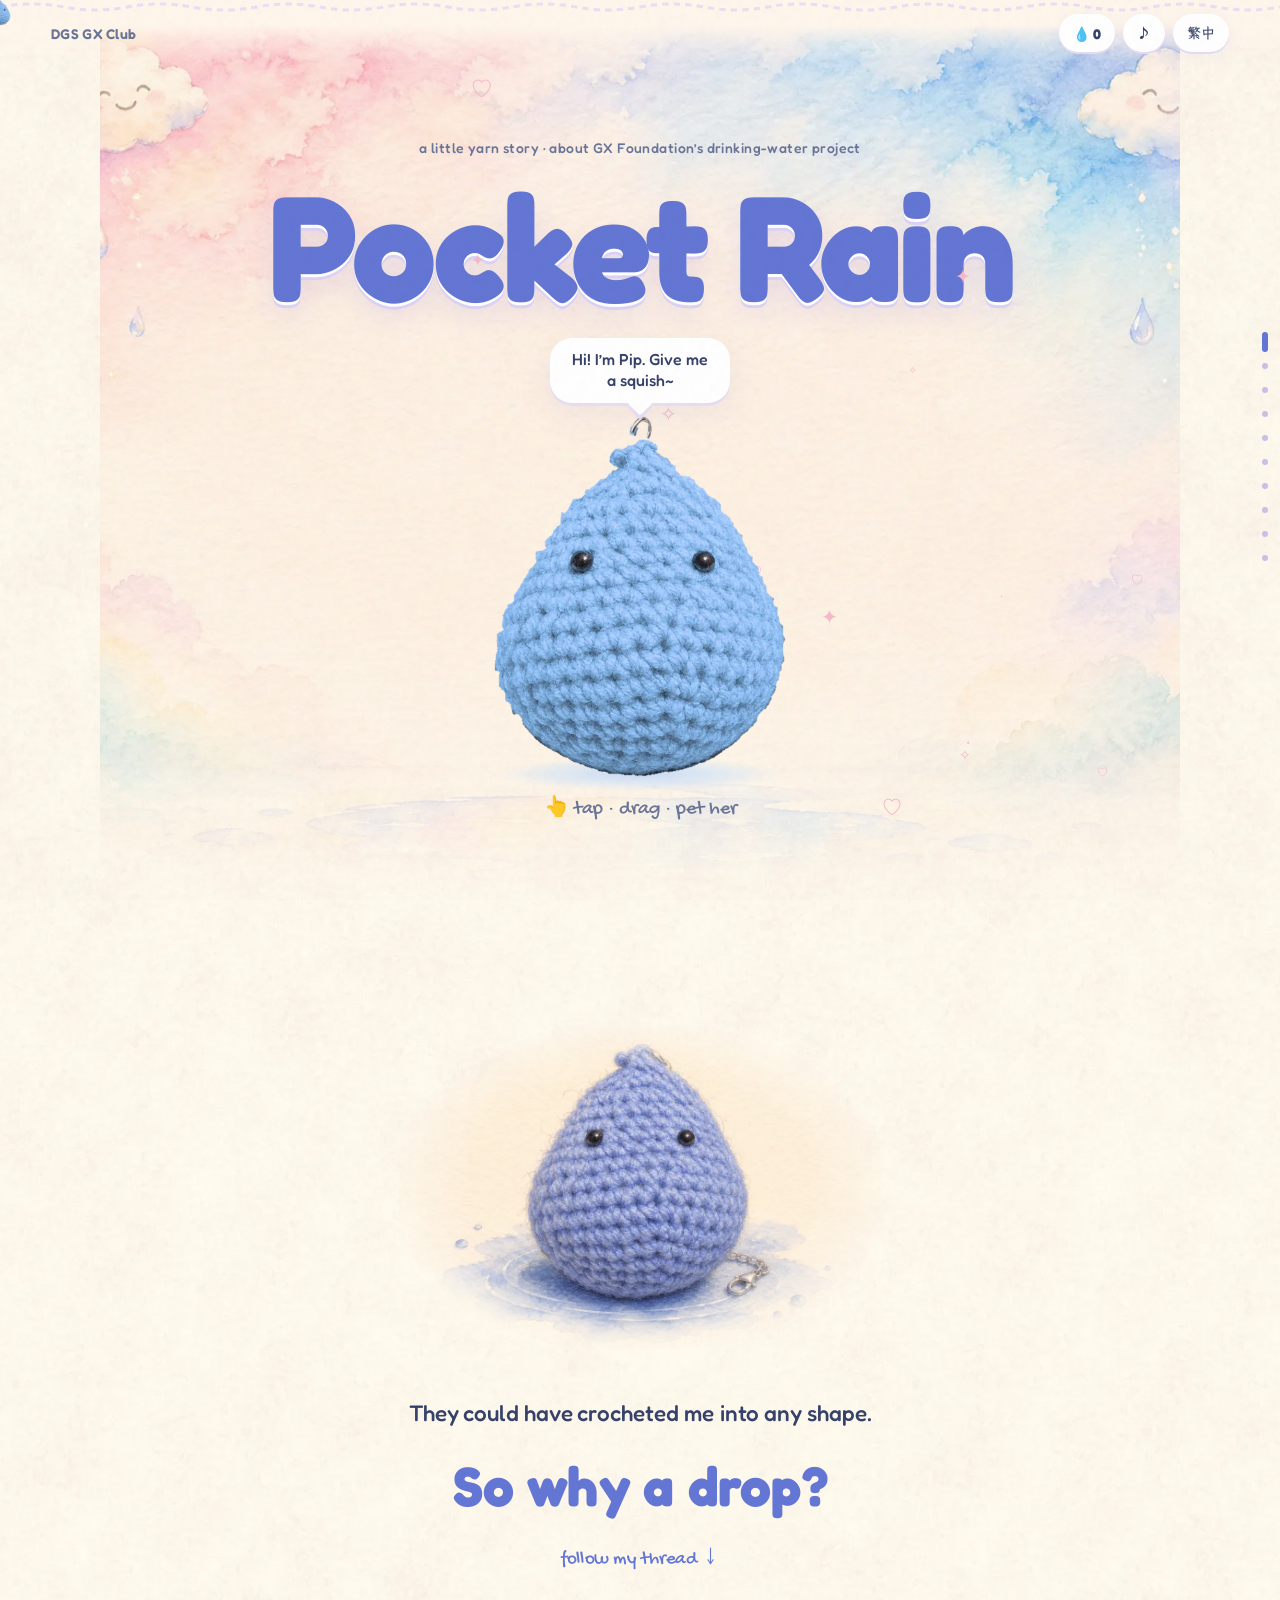
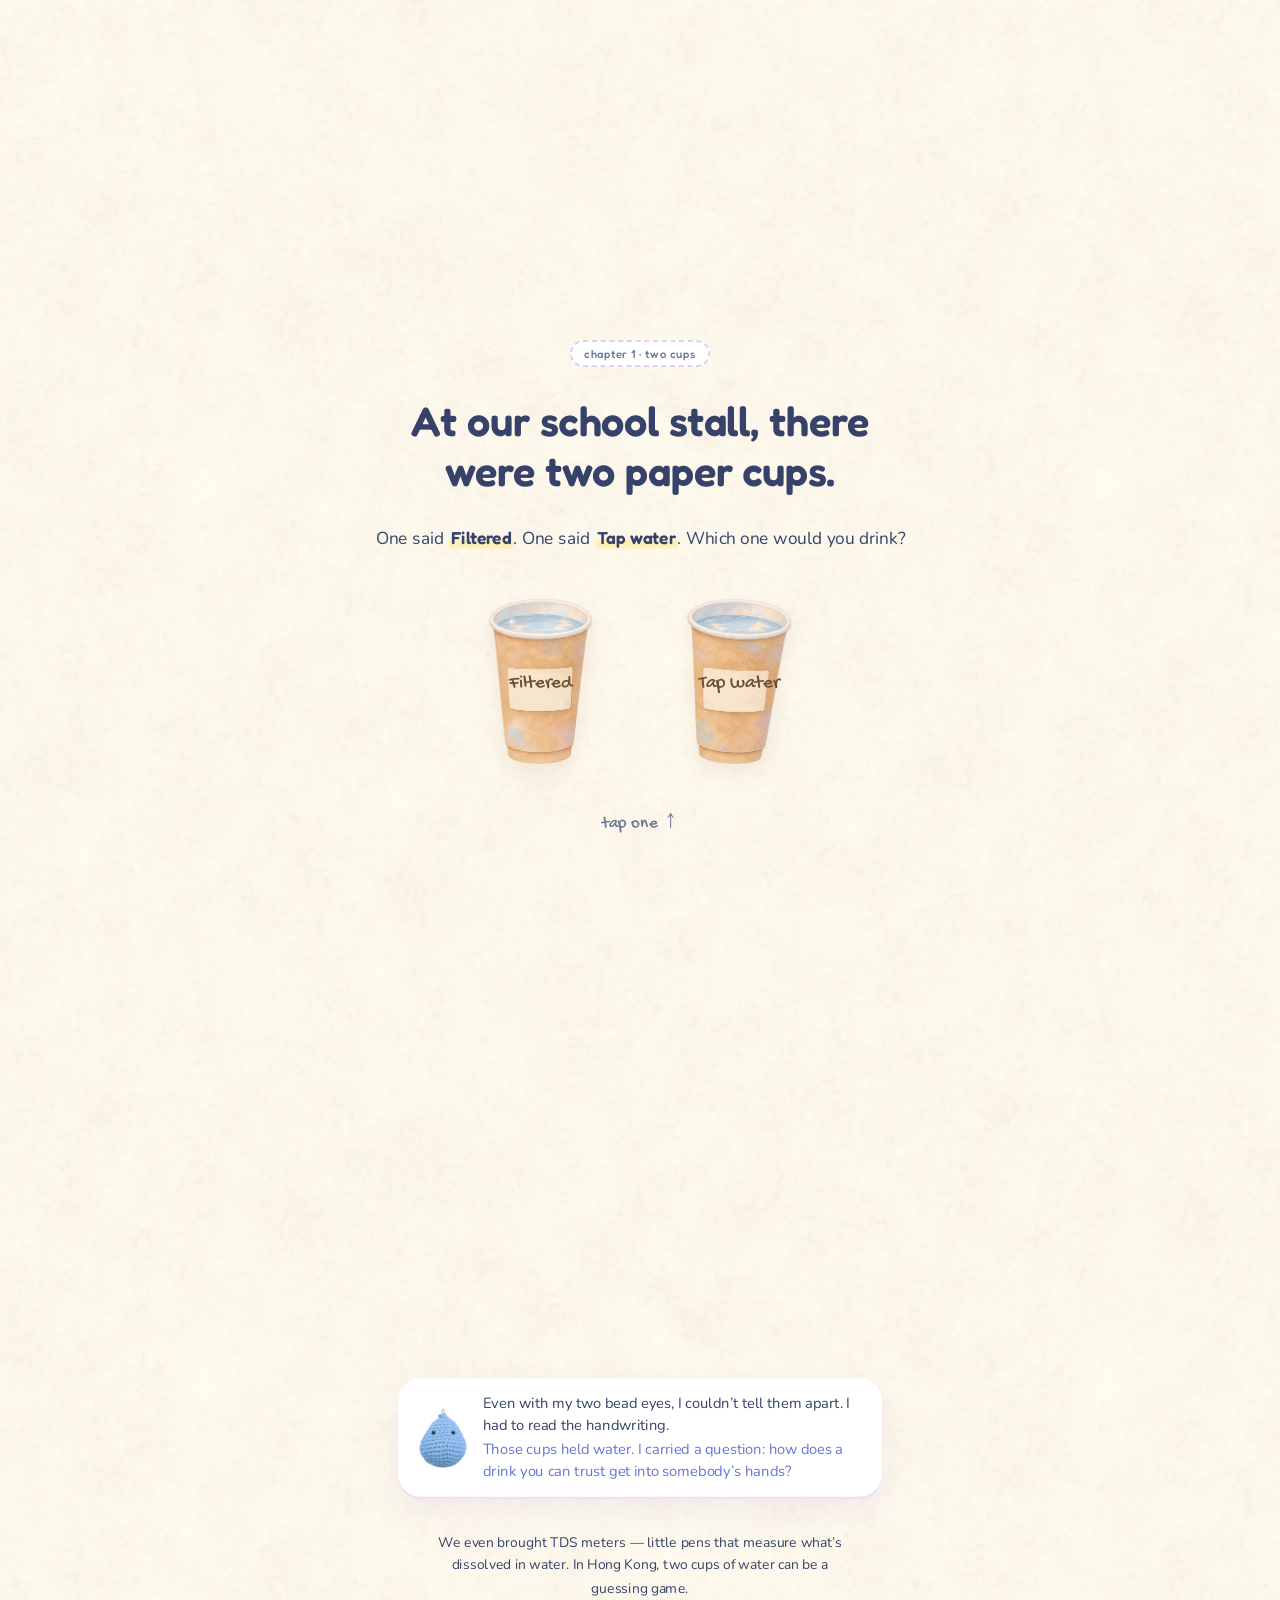
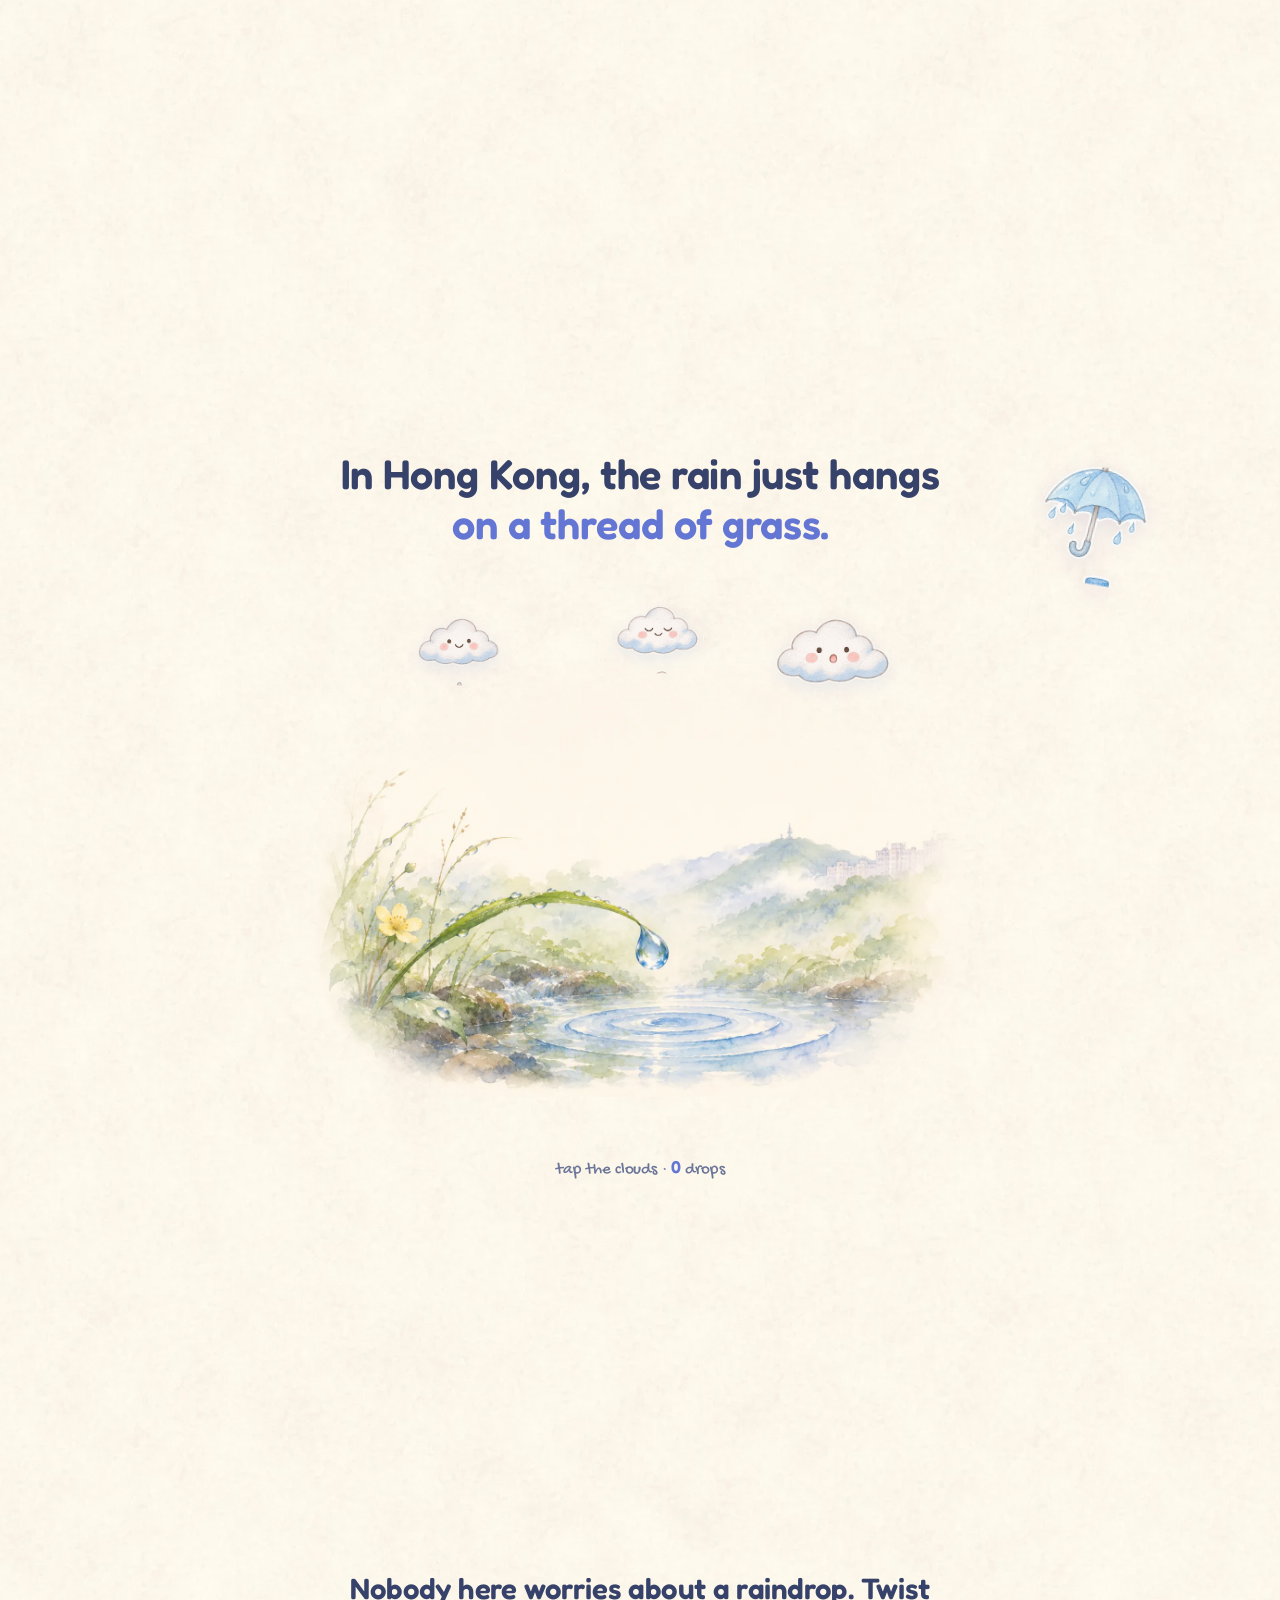
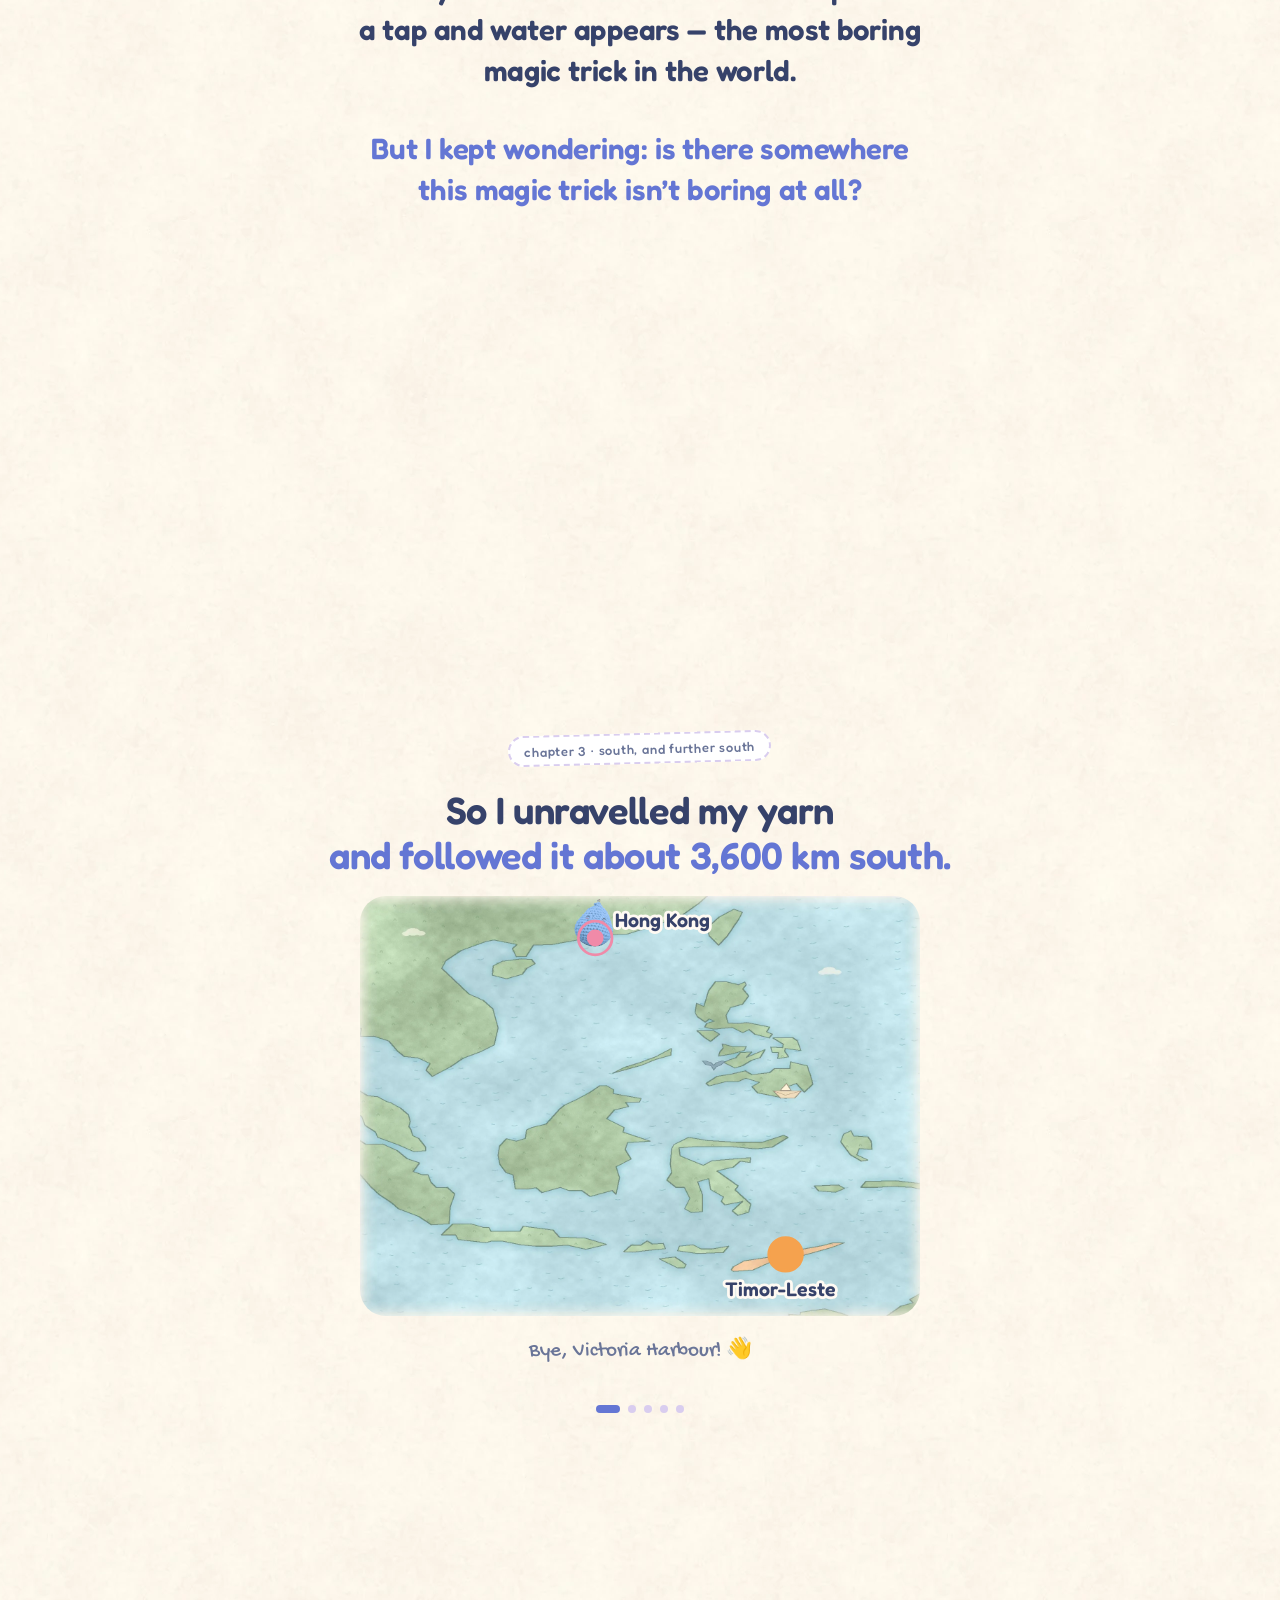
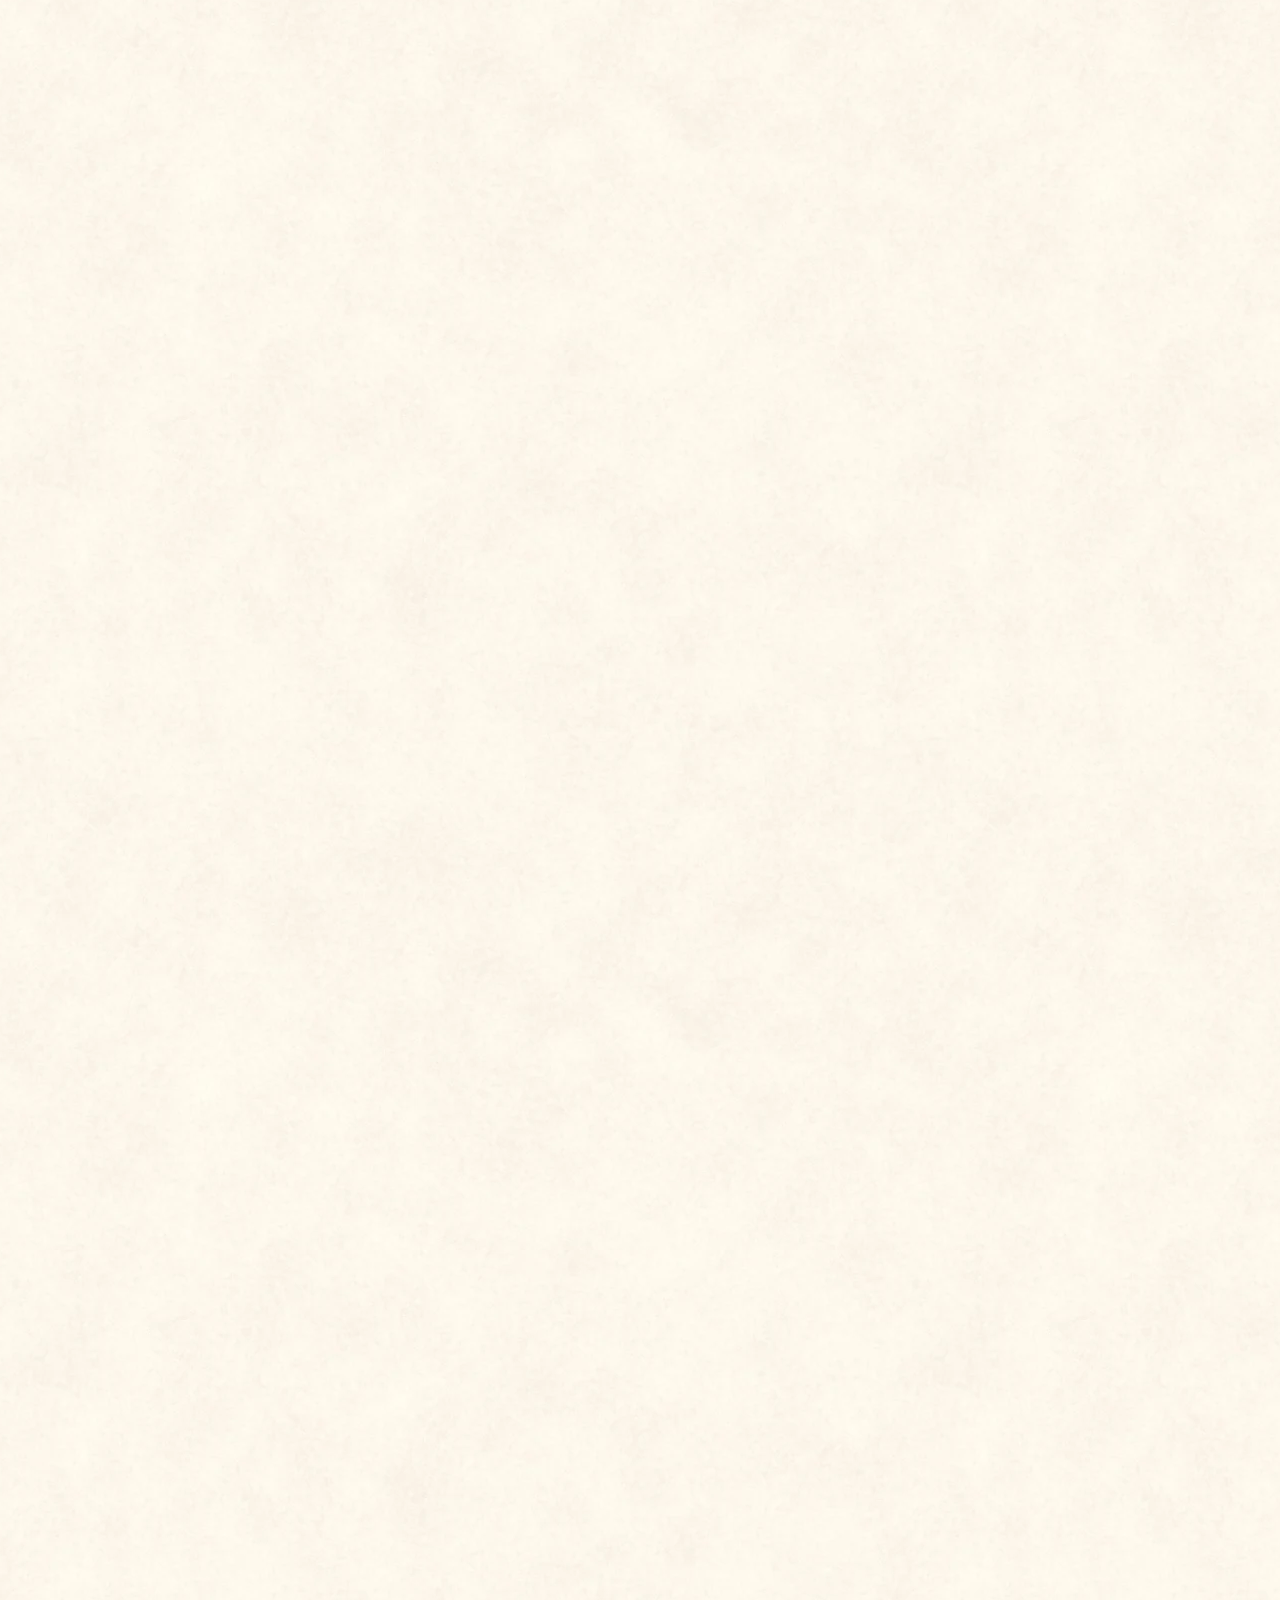
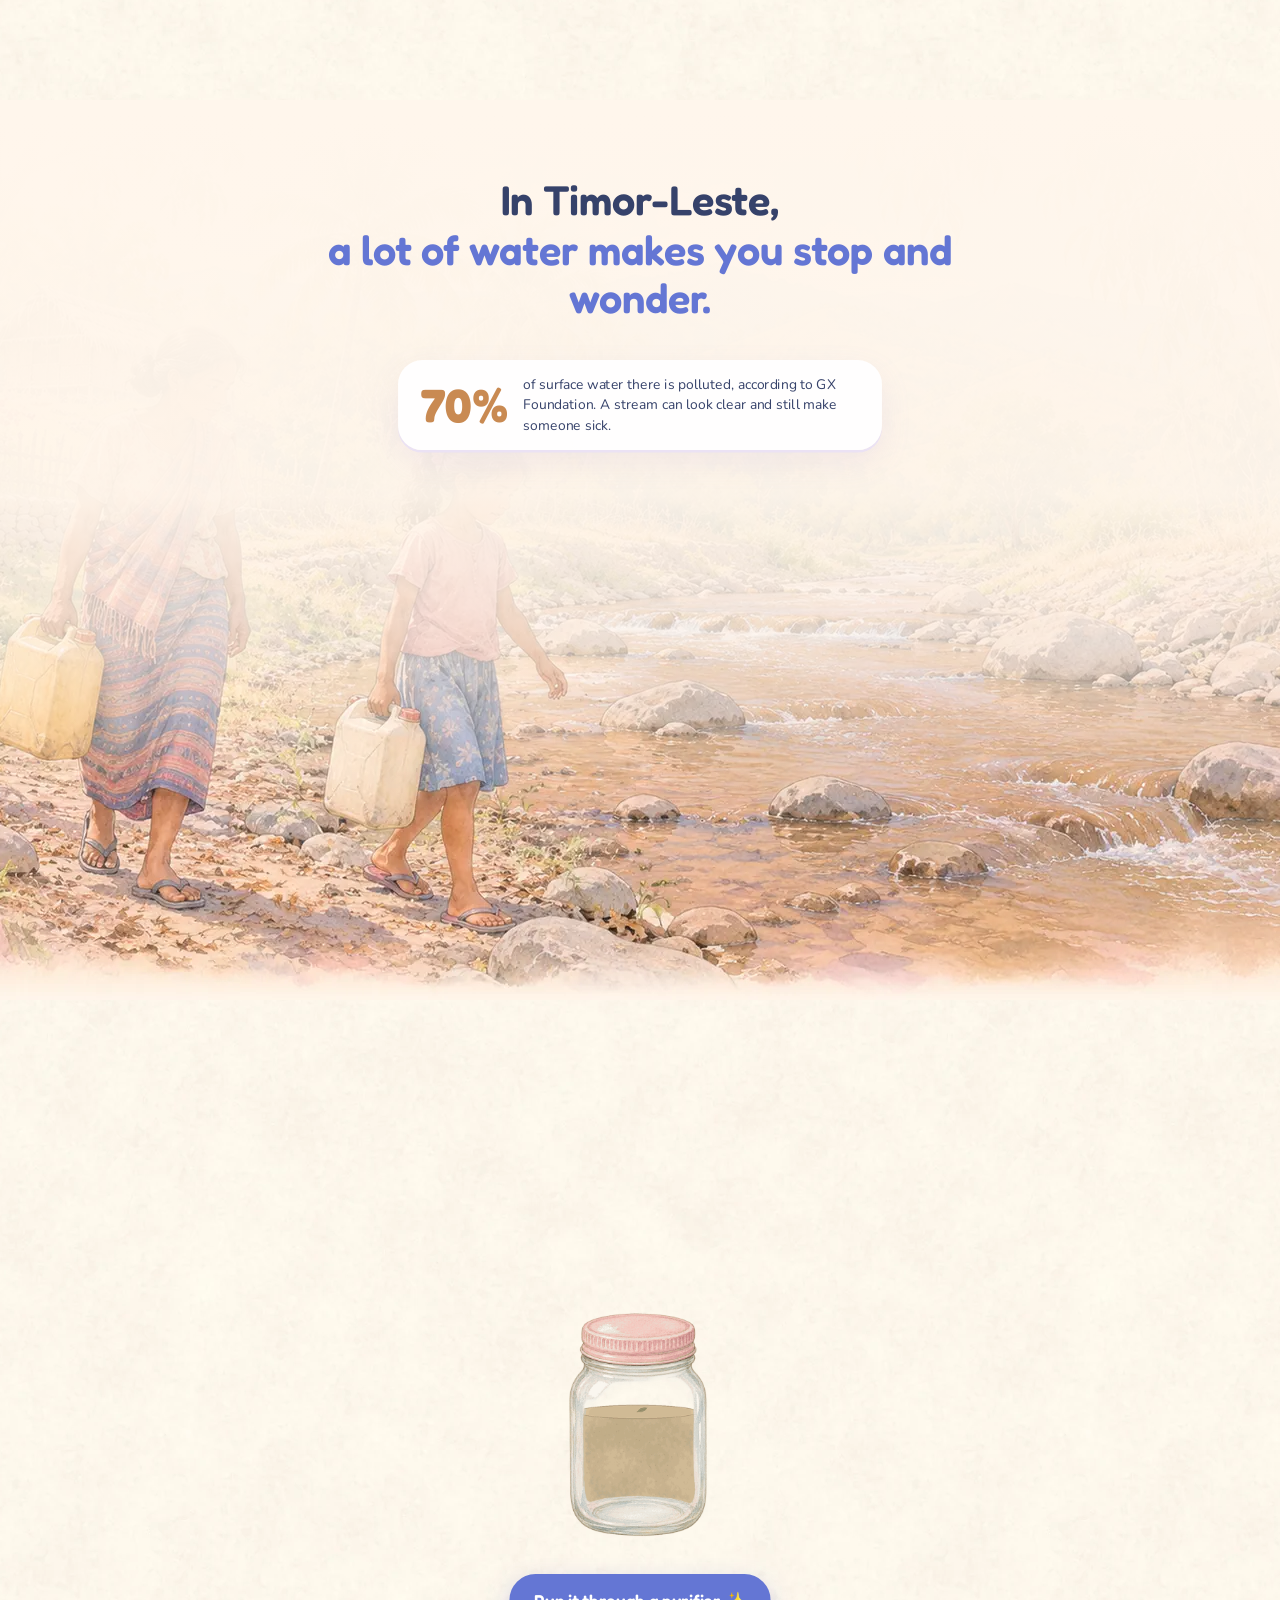
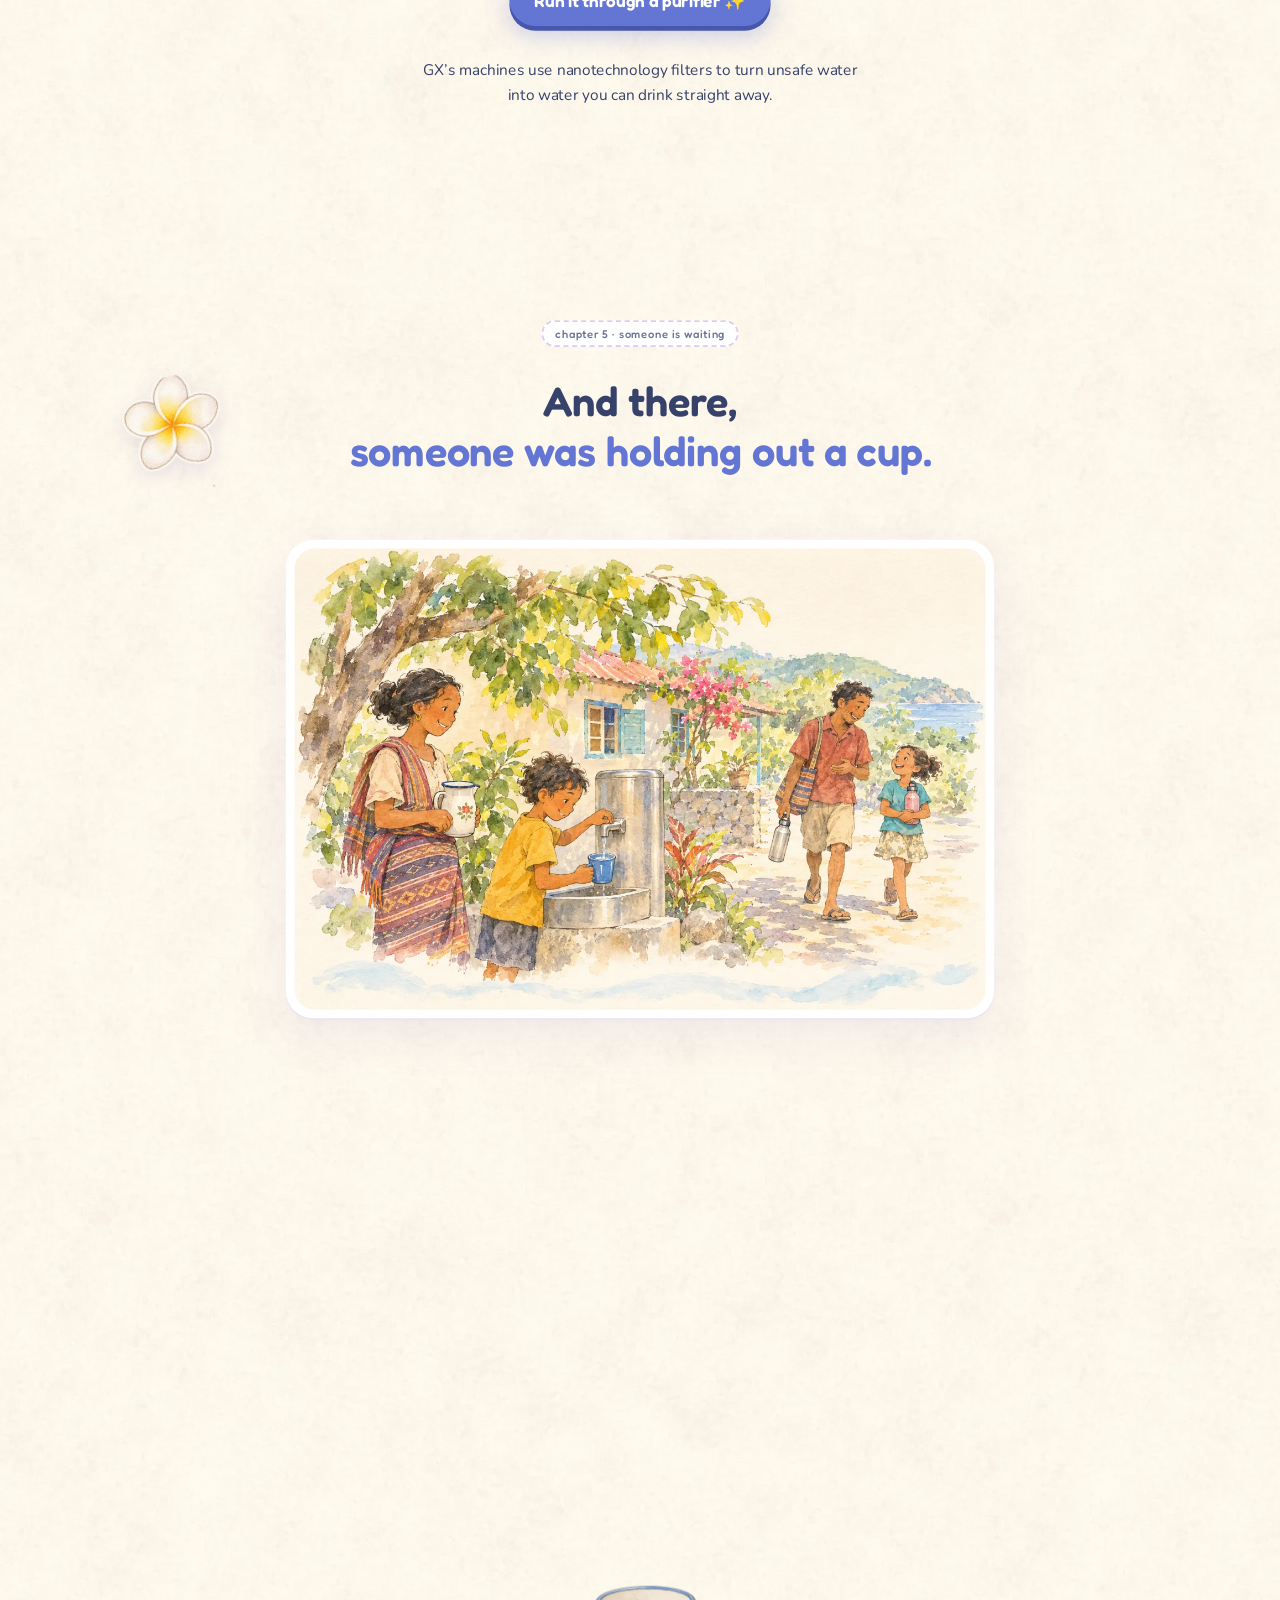
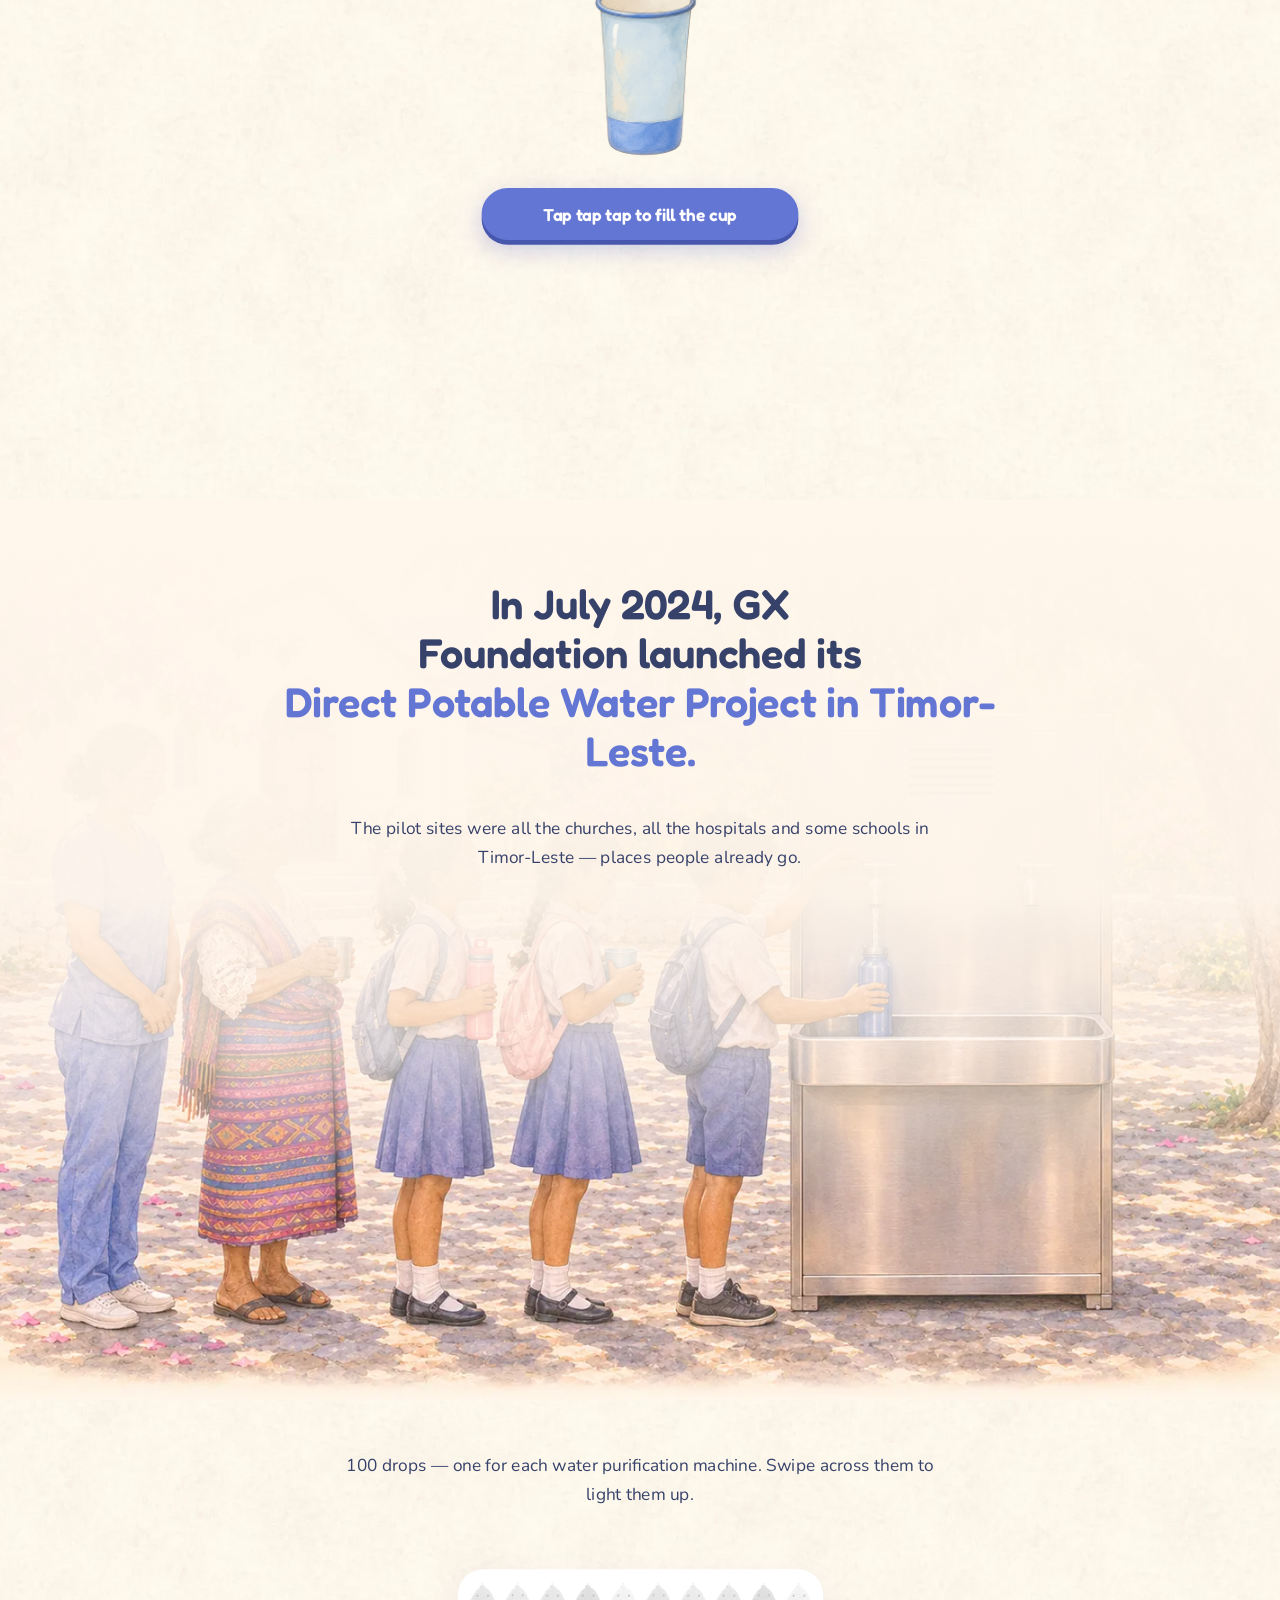
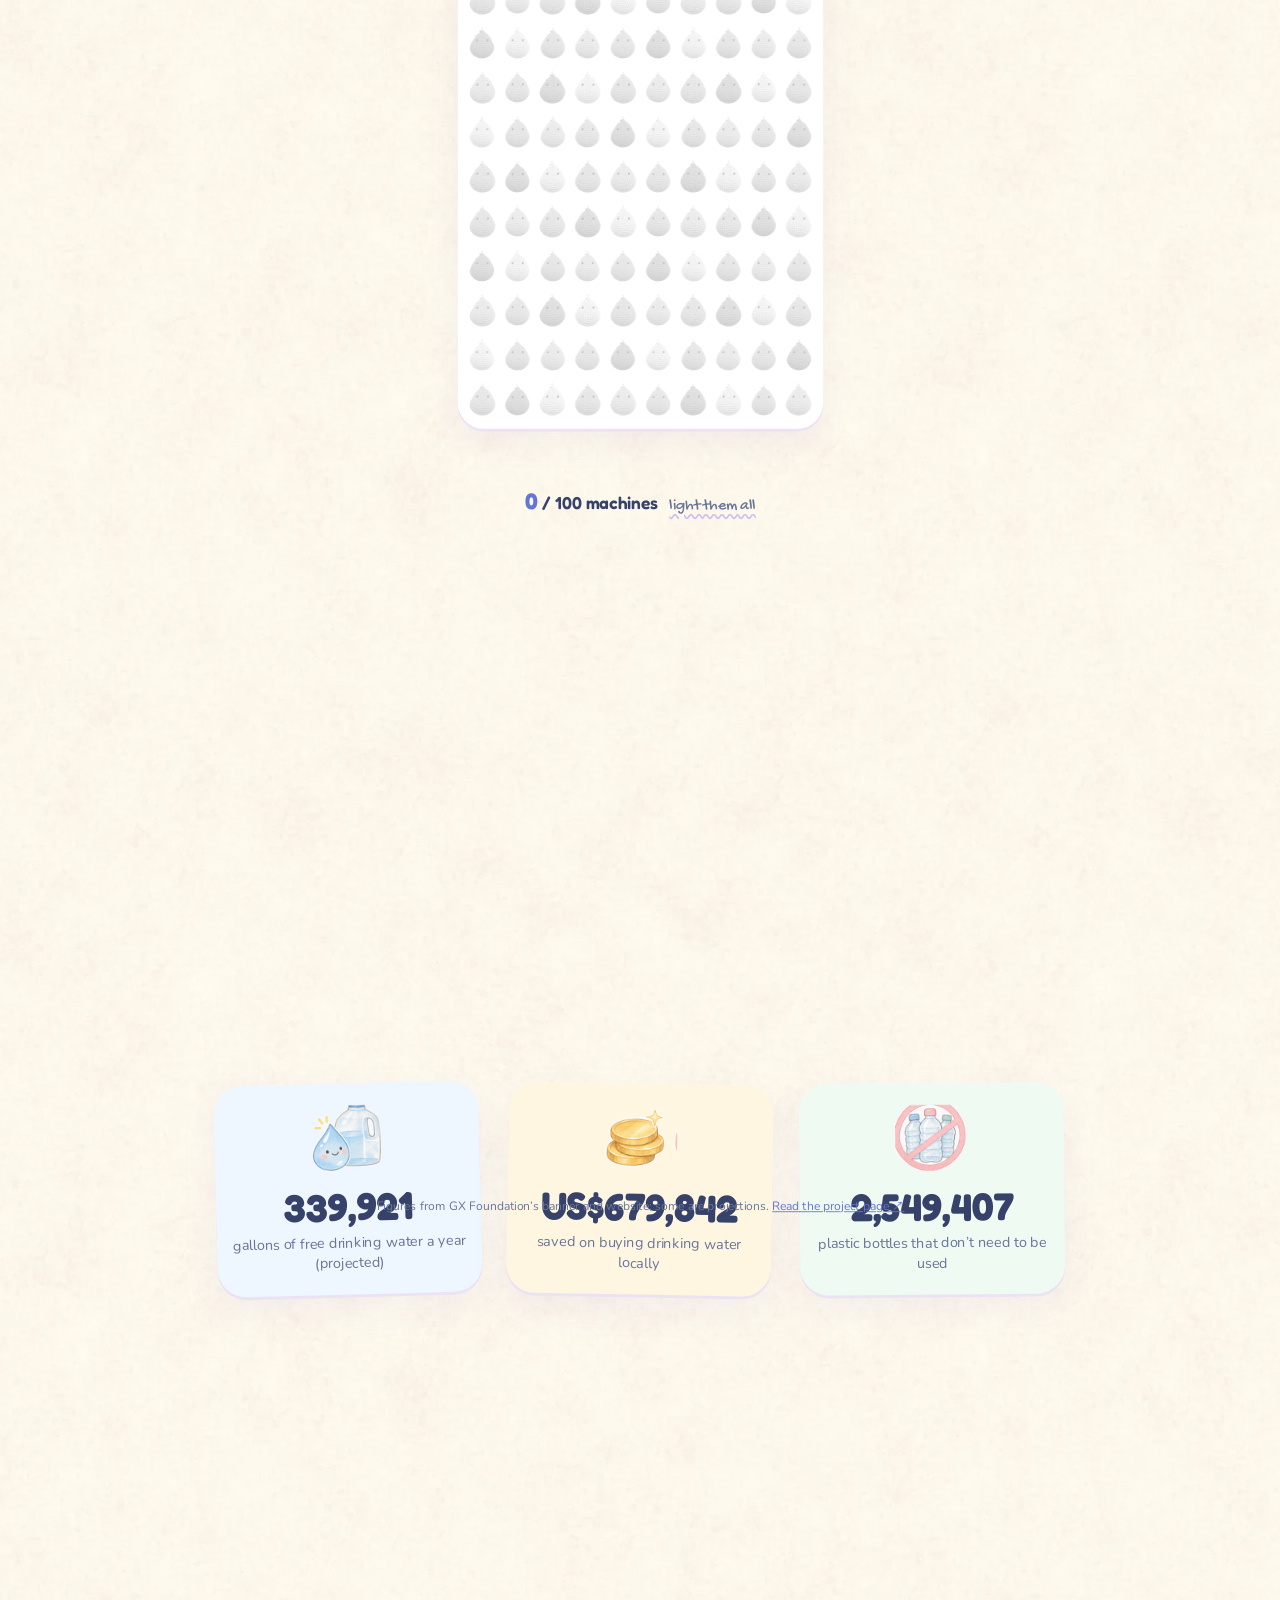
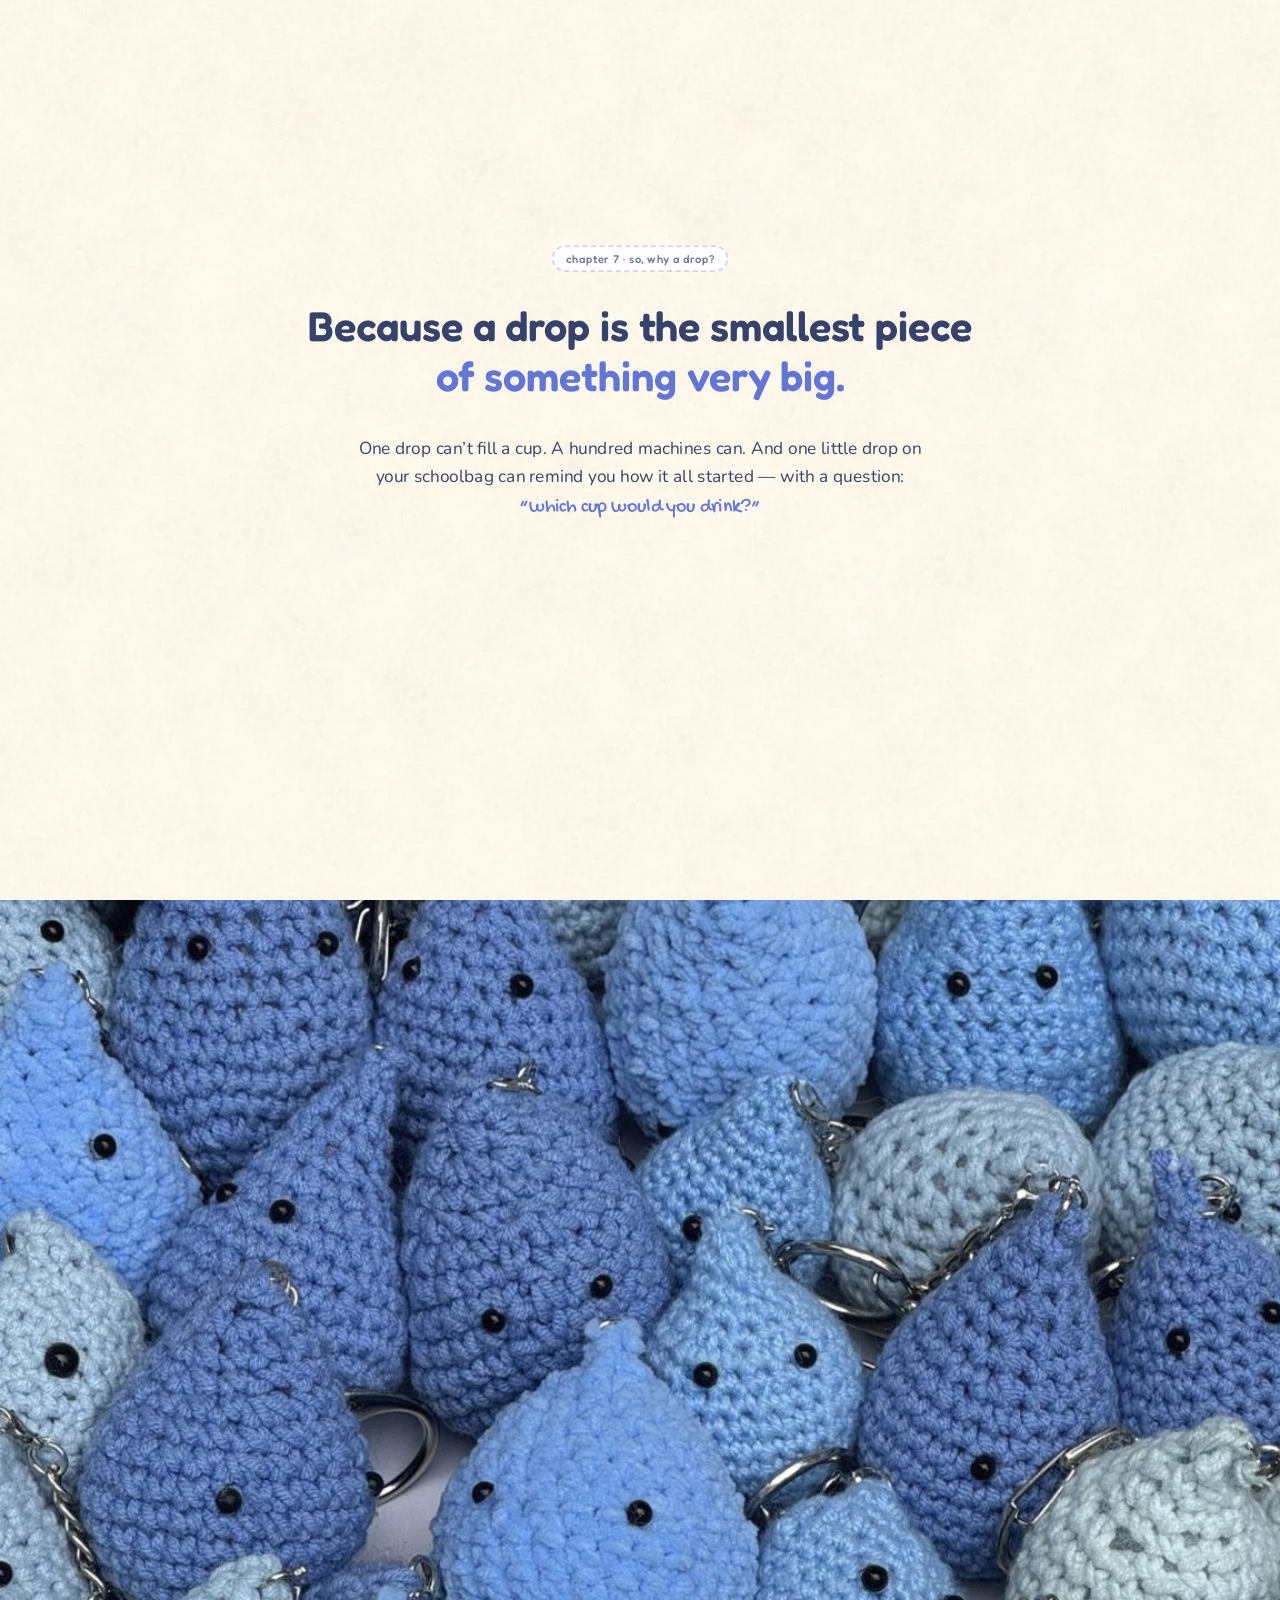
==== commit 3206cf31: "Make Pocket Rain snap from scene to scene, with instant tap rewards The story is now a stack of 25 f" ====
--- a/clubs/dgs-pocket-rain/index.html
+++ b/clubs/dgs-pocket-rain/index.html
@@ -31,61 +31,76 @@
 
 <main>
 
+<!-- Every .scene is one screen. The page snaps to each one: flick, land, tick. -->
+
 <!-- ===== 0 · HELLO ===== -->
-<section id="hello" class="hello">
-  <img class="wash" data-art="hero-wash.webp" alt="">
-  <div class="sparkles" aria-hidden="true"></div>
-  <p class="kicker" data-zh="一個毛線小故事 · 關於共享基金會的飲用水項目">a little yarn story · about GX Foundation’s drinking-water project</p>
-  <h1 class="title"><span data-zh="袋裡的小水滴">Pocket Rain</span></h1>
-  <div class="stage" id="heroStage">
-    <div class="bubble" id="heroBubble" aria-live="polite"><span data-zh="嗨！我是小滴。按一下我～">Hi! I’m Pip. Give me a squish~</span></div>
-    <button class="plush big" id="heroPip" data-pip="hero" aria-label="Squish Pip, the crocheted raindrop" data-label-zh="按一按小滴，毛線水滴公仔"></button>
-    <div class="puddle" aria-hidden="true"></div>
-    <p class="hint"><span class="hand">👆</span> <span data-zh="按、拉、搓搓她">tap · drag · pet her</span></p>
-  </div>
-  <p class="lede"><span data-zh="同學們可以把我織成任何模樣。">They could have crocheted me into any shape.</span><br><em data-zh="為甚麼偏偏是一滴水？">So why a drop?</em></p>
-  <a href="#cups" class="follow"><span data-zh="跟著我的毛線走">follow my thread</span> <span class="bob">↓</span></a>
+<section id="hello" class="hello" data-ch="0">
+  <div class="scene s-hero">
+    <img class="wash" data-art="hero-wash.webp" alt="">
+    <div class="sparkles" aria-hidden="true"></div>
+    <p class="kicker rv" data-zh="一個毛線小故事 · 關於共享基金會的飲用水項目">a little yarn story · about GX Foundation’s drinking-water project</p>
+    <h1 class="title rv"><span data-zh="袋裡的小水滴">Pocket Rain</span></h1>
+    <div class="stage rv" id="heroStage">
+      <div class="bubble" id="heroBubble" aria-live="polite"><span data-zh="嗨！我是小滴。按一下我～">Hi! I’m Pip. Give me a squish~</span></div>
+      <button class="plush big" id="heroPip" data-pip="hero" aria-label="Squish Pip, the crocheted raindrop" data-label-zh="按一按小滴，毛線水滴公仔"></button>
+      <div class="puddle" aria-hidden="true"></div>
+      <p class="hint"><span class="hand">👆</span> <span data-zh="按、拉、搓搓她">tap · drag · pet her</span></p>
+    </div>
+    <a href="#s-lede" class="swipe" aria-label="Next" data-label-zh="下一頁"><span class="chev">︿</span><span data-zh="向上滑">swipe up</span></a>
+  </div>
+  <div class="scene s-lede" id="s-lede">
+    <figure class="portrait rv"><img src="assets/pocket-rain.webp" width="1050" height="700" alt="Pip, a sky-blue crocheted raindrop, sitting in a little watercolor puddle." data-alt-zh="水彩畫：天藍色的毛線小水滴坐在一小灘水上。" loading="lazy"></figure>
+    <p class="lede rv"><span data-zh="同學們可以把我織成任何模樣。">They could have crocheted me into any shape.</span></p>
+    <p class="lede big rv"><em data-zh="為甚麼偏偏是一滴水？">So why a drop?</em></p>
+    <p class="follow rv"><span data-zh="跟著我的毛線走">follow my thread</span> <span class="bob">↓</span></p>
+  </div>
 </section>
 
 <!-- ===== 1 · TWO CUPS ===== -->
-<section id="cups" class="chapter cups">
-  <p class="chip" data-zh="第一章 · 兩個杯子">chapter 1 · two cups</p>
-  <h2><span data-zh="我們的攤位上，放著兩個紙杯。">At our school stall, there were two paper cups.</span></h2>
-  <p class="say" data-zh="一杯寫著「過濾水」，一杯寫著「自來水」。你會喝哪一杯？">One said <b>Filtered</b>. One said <b>Tap water</b>. Which one would you drink?</p>
-  <div class="cuprow" role="group" aria-label="Pick a cup" data-label-zh="選一杯">
-    <button class="papercup" data-cup="filtered"><img class="art" data-art="cup-filtered.png" alt=""><svg viewBox="0 0 120 150" aria-hidden="true"><use href="#cupArt"/></svg><span class="cuplabel" data-zh="過濾水">Filtered</span></button>
-    <button class="papercup" data-cup="tap"><img class="art" data-art="cup-tap.png" alt=""><svg viewBox="0 0 120 150" aria-hidden="true"><use href="#cupArt"/></svg><span class="cuplabel" data-zh="自來水">Tap water</span></button>
-  </div>
-  <figure class="polaroid tilt-l"><img data-art="photos/cups.jpg" alt="" loading="lazy"><figcaption data-zh="攤位上真正的兩隻杯">the real cups, at our real stall</figcaption></figure>
-  <div class="answer" id="cupAnswer" hidden>
-    <span class="mini" data-pip="mini"></span>
-    <p id="cupAnswerText"></p>
-  </div>
-  <div class="tds">
-    <figure class="polaroid tilt-r small"><img data-art="photos/tds.jpg" alt="" loading="lazy"><figcaption data-zh="我們的 TDS 測試筆 ✧">our TDS meters ✧</figcaption></figure>
-    <p class="say small" data-zh="我們還帶了 TDS 測試筆——一枝小筆，可以量出水裡溶了多少東西。在香港，我們可以拿兩杯水來玩「猜猜看」。">We even brought TDS meters — little pens that measure how much stuff is dissolved in water. In Hong Kong, two cups of water can be a guessing game.</p>
-    <p class="say small tdsread" id="tdsRead" hidden></p>
+<section id="cups" class="chapter cups" data-ch="1">
+  <div class="scene">
+    <p class="chip rv" data-zh="第一章 · 兩個杯子">chapter 1 · two cups</p>
+    <h2 class="rv"><span data-zh="我們的攤位上，放著兩個紙杯。">At our school stall, there were two paper cups.</span></h2>
+    <p class="say rv" data-zh="一杯寫著「過濾水」，一杯寫著「自來水」。你會喝哪一杯？">One said <b>Filtered</b>. One said <b>Tap water</b>. Which one would you drink?</p>
+    <div class="cuprow rv" role="group" aria-label="Pick a cup" data-label-zh="選一杯">
+      <button class="papercup" data-cup="filtered"><img class="art" data-art="cup-filtered.png" alt=""><svg viewBox="0 0 120 150" aria-hidden="true"><use href="#cupArt"/></svg><span class="cuplabel" data-zh="過濾水">Filtered</span></button>
+      <button class="papercup" data-cup="tap"><img class="art" data-art="cup-tap.png" alt=""><svg viewBox="0 0 120 150" aria-hidden="true"><use href="#cupArt"/></svg><span class="cuplabel" data-zh="自來水">Tap water</span></button>
+    </div>
+    <p class="nudge rv" data-zh="選一杯 ↑">tap one ↑</p>
+  </div>
+  <div class="scene" id="s-answer">
+    <div class="answer rv" id="cupAnswer">
+      <span class="mini" data-pip="mini"></span>
+      <p id="cupAnswerText"></p>
+    </div>
+    <p class="say small rv" data-zh="我們還帶了 TDS 測試筆——一枝小筆，可以量出水裡溶了多少東西。在香港，兩杯水可以拿來玩「猜猜看」。">We even brought TDS meters — little pens that measure what’s dissolved in water. In Hong Kong, two cups of water can be a guessing game.</p>
+    <p class="say small tdsread rv" id="tdsRead" hidden></p>
   </div>
 </section>
 
 <!-- ===== 2 · HONG KONG RAIN ===== -->
-<section id="rain" class="chapter rain">
-  <img class="sticker st-umbrella" src="assets/sticker-umbrella.png" alt="" data-optional>
-  <p class="chip" data-zh="第二章 · 在這裡，雨只是天氣">chapter 2 · here, rain is just weather</p>
-  <h2><span data-zh="在香港，雨後的一滴水">In Hong Kong, the rain just hangs</span><br><em data-zh="掛在細細的草尖上。">on a thread of grass.</em></h2>
-  <div class="rainbox" id="rainBox">
-    <img class="scene" src="assets/after-rain.webp" width="1400" height="934" alt="Raindrops on blades of grass after a Hong Kong shower, in watercolor." data-alt-zh="水彩畫：香港雨後，水珠掛在草尖上。">
-    <button class="cloud c1" aria-label="Tap the cloud to make it rain" data-label-zh="按雲朵下雨"><img class="art" data-art="cloud-1.png" alt=""><svg viewBox="0 0 120 70" aria-hidden="true"><use href="#cloudArt"/></svg></button>
-    <button class="cloud c2" aria-label="Tap the cloud to make it rain" data-label-zh="按雲朵下雨"><img class="art" data-art="cloud-2.png" alt=""><svg viewBox="0 0 120 70" aria-hidden="true"><use href="#cloudArt"/></svg></button>
-    <button class="cloud c3" aria-label="Tap the cloud to make it rain" data-label-zh="按雲朵下雨"><img class="art" data-art="cloud-3.png" alt=""><svg viewBox="0 0 120 70" aria-hidden="true"><use href="#cloudArt"/></svg></button>
-    <p class="raincount" aria-live="polite"><span data-zh="按雲朵下雨">tap the clouds</span> · <b id="rainN">0</b> <span data-zh="滴">drops</span></p>
-  </div>
-  <p class="say" data-zh="這裡沒有人會為一滴雨擔心。水龍頭一扭，水就來了——世上最沉悶的魔術。">Nobody here worries about a raindrop. Twist a tap and water appears — the most boring magic trick in the world.</p>
-  <p class="say soft" data-zh="可是我一直在想：有沒有一個地方，這個魔術一點也不沉悶？"><em>But I kept wondering: is there somewhere this magic trick isn’t boring at all?</em></p>
-</section>
-
-<!-- ===== 3 · THE JOURNEY ===== -->
-<section id="journey" class="journey">
+<section id="rain" class="chapter rain" data-ch="2">
+  <div class="scene">
+    <img class="sticker st-umbrella" src="assets/sticker-umbrella.png" alt="" data-optional>
+    <p class="chip rv" data-zh="第二章 · 在這裡，雨只是天氣">chapter 2 · here, rain is just weather</p>
+    <h2 class="rv"><span data-zh="在香港，雨後的一滴水">In Hong Kong, the rain just hangs</span><br><em data-zh="掛在細細的草尖上。">on a thread of grass.</em></h2>
+    <div class="rainbox rv" id="rainBox">
+      <img class="scenery" src="assets/after-rain.webp" width="1400" height="934" alt="Raindrops on blades of grass after a Hong Kong shower, in watercolor." data-alt-zh="水彩畫：香港雨後，水珠掛在草尖上。">
+      <button class="cloud c1" aria-label="Tap the cloud to make it rain" data-label-zh="按雲朵下雨"><img class="art" data-art="cloud-1.png" alt=""><svg viewBox="0 0 120 70" aria-hidden="true"><use href="#cloudArt"/></svg></button>
+      <button class="cloud c2" aria-label="Tap the cloud to make it rain" data-label-zh="按雲朵下雨"><img class="art" data-art="cloud-2.png" alt=""><svg viewBox="0 0 120 70" aria-hidden="true"><use href="#cloudArt"/></svg></button>
+      <button class="cloud c3" aria-label="Tap the cloud to make it rain" data-label-zh="按雲朵下雨"><img class="art" data-art="cloud-3.png" alt=""><svg viewBox="0 0 120 70" aria-hidden="true"><use href="#cloudArt"/></svg></button>
+    </div>
+    <p class="raincount rv" aria-live="polite"><span data-zh="按雲朵下雨">tap the clouds</span> · <b id="rainN">0</b> <span data-zh="滴">drops</span></p>
+  </div>
+  <div class="scene">
+    <p class="say big rv" data-zh="這裡沒有人會為一滴雨擔心。水龍頭一扭，水就來了——世上最沉悶的魔術。">Nobody here worries about a raindrop. Twist a tap and water appears — the most boring magic trick in the world.</p>
+    <p class="say big soft rv" data-zh="可是我一直在想：有沒有一個地方，這個魔術一點也不沉悶？"><em>But I kept wondering: is there somewhere this magic trick isn’t boring at all?</em></p>
+  </div>
+</section>
+
+<!-- ===== 3 · THE JOURNEY (five snap stops along the yarn) ===== -->
+<section id="journey" class="journey" data-ch="3">
+  <i class="stop" style="--k:0"></i><i class="stop" style="--k:1"></i><i class="stop" style="--k:2"></i><i class="stop" style="--k:3"></i><i class="stop" style="--k:4"></i>
   <div class="sticky">
     <p class="chip" data-zh="第三章 · 一直往南">chapter 3 · south, and further south</p>
     <h2 class="jhead"><span data-zh="於是我拉著自己的毛線，">So I unravelled my yarn</span><br><em data-zh="一直往南走了大約 3,600 公里。">and followed it about 3,600 km south.</em></h2>
@@ -95,7 +110,6 @@
         <defs><pattern id="wave" width="24" height="12" patternUnits="userSpaceOnUse"><path d="M0 6q6-5 12 0t12 0" fill="none" stroke="#bcd8f2" stroke-width="1.4"/></pattern></defs>
         <g class="mapbase"><rect width="400" height="300" rx="26" fill="#e8f3fd"/>
         <rect width="400" height="300" rx="26" fill="url(#wave)" opacity=".9"/>
-        <!-- stylised land: China coast + HK, Philippines, Borneo, Sulawesi, Timor -->
         <path class="land" d="M0 0h190q-6 18-30 22t-38 16q-18 8-40 6T40 60Q18 70 0 66Z"/>
         <path class="land" d="M262 60q10-6 16 4t2 26q-4 18 6 30t-2 24q-12-4-16-20t-10-30q-6-22 4-34Z"/>
         <path class="land" d="M120 150q20-16 46-10t34 26q4 24-14 38t-44 6q-26-12-28-34t6-26Z"/>
@@ -111,134 +125,166 @@
       <span class="traveller" data-pip="traveller"></span>
     </div>
     <p class="jnote" id="jNote" aria-live="polite" data-zh="繼續往下滑 ↓">keep scrolling ↓</p>
+    <div class="jdots" aria-hidden="true"><i></i><i></i><i></i><i></i><i></i></div>
   </div>
 </section>
 
 <!-- ===== 4 · MURKY WATER ===== -->
-<section id="murky" class="chapter murky">
-  <p class="chip" data-zh="第四章 · 要想一想的水">chapter 4 · water you have to wonder about</p>
-  <h2><span data-zh="在東帝汶，">In Timor-Leste,</span><br><em data-zh="很多水是要先想一想，才敢喝的。">a lot of water makes you stop and wonder.</em></h2>
-  <div class="factcard">
-    <b class="big">70%</b>
-    <p data-zh="的地表水受到污染（共享基金會資料）。河水、溪水看起來可能很清，但未必能喝。">of surface water there is polluted, according to GX Foundation. A stream can look clear and still make someone sick.</p>
-  </div>
-  <div class="jarzone">
-    <img class="sceneopt" src="assets/murky-river.webp" alt="" data-optional>
-    <div class="jar" id="jar">
-      <img class="art murkyart" data-art="jar-murky.png" alt=""><img class="art clearart" data-art="jar-clear.png" alt="">
-      <svg viewBox="0 0 200 240" aria-hidden="true">
-        <defs><clipPath id="jarClip"><path d="M44 54h112q10 0 10 12v138q0 24-24 24H58q-24 0-24-24V66q0-12 10-12Z"/></clipPath></defs>
-        <g clip-path="url(#jarClip)">
-          <rect x="0" y="0" width="200" height="240" fill="#fffdf8"/>
-          <g class="jarwater"><path d="M0 92q25-10 50 0t50 0 50 0 50 0v150H0Z"/></g>
-          <g class="specks"></g>
-        </g>
-        <path d="M44 54h112q10 0 10 12v138q0 24-24 24H58q-24 0-24-24V66q0-12 10-12Z" fill="none" stroke="#7d8db8" stroke-width="4"/>
-        <rect x="52" y="30" width="96" height="26" rx="9" fill="#f6d9e6" stroke="#7d8db8" stroke-width="4"/>
-        <path d="M58 80v100" stroke="#fff" stroke-width="7" stroke-linecap="round" opacity=".7"/>
-      </svg>
-      <span class="jarsparkle" aria-hidden="true">✦</span>
-    </div>
-    <button class="bigbtn" id="cleanBtn"><span data-zh="放進淨水機 ✨">Run it through a purifier ✨</span></button>
-    <p class="say small" id="jarText" aria-live="polite" data-zh="淨水機用納米科技，把不安全的水變成可以直接喝的水。">GX’s machines use nanotechnology filters to turn unsafe water into water you can drink straight away.</p>
+<section id="murky" class="chapter murky" data-ch="4">
+  <div class="scene bleed">
+    <img class="bleedimg" data-art="murky-river.webp" alt="">
+    <p class="chip rv" data-zh="第四章 · 要想一想的水">chapter 4 · water you have to wonder about</p>
+    <h2 class="rv"><span data-zh="在東帝汶，">In Timor-Leste,</span><br><em data-zh="很多水是要先想一想，才敢喝的。">a lot of water makes you stop and wonder.</em></h2>
+    <div class="factcard rv">
+      <b class="big">70%</b>
+      <p data-zh="的地表水受到污染（共享基金會資料）。河水、溪水看起來可能很清，但未必能喝。">of surface water there is polluted, according to GX Foundation. A stream can look clear and still make someone sick.</p>
+    </div>
+  </div>
+  <div class="scene">
+    <div class="jarzone">
+      <div class="jar rv" id="jar">
+        <img class="art murkyart" data-art="jar-murky.png" alt=""><img class="art clearart" data-art="jar-clear.png" alt="">
+        <svg viewBox="0 0 200 240" aria-hidden="true">
+          <defs><clipPath id="jarClip"><path d="M44 54h112q10 0 10 12v138q0 24-24 24H58q-24 0-24-24V66q0-12 10-12Z"/></clipPath></defs>
+          <g clip-path="url(#jarClip)">
+            <rect x="0" y="0" width="200" height="240" fill="#fffdf8"/>
+            <g class="jarwater"><path d="M0 92q25-10 50 0t50 0 50 0 50 0v150H0Z"/></g>
+            <g class="specks"></g>
+          </g>
+          <path d="M44 54h112q10 0 10 12v138q0 24-24 24H58q-24 0-24-24V66q0-12 10-12Z" fill="none" stroke="#7d8db8" stroke-width="4"/>
+          <rect x="52" y="30" width="96" height="26" rx="9" fill="#f6d9e6" stroke="#7d8db8" stroke-width="4"/>
+          <path d="M58 80v100" stroke="#fff" stroke-width="7" stroke-linecap="round" opacity=".7"/>
+        </svg>
+        <span class="jarsparkle" aria-hidden="true">✦</span>
+      </div>
+      <button class="bigbtn rv" id="cleanBtn"><span data-zh="放進淨水機 ✨">Run it through a purifier ✨</span></button>
+      <p class="say small rv" id="jarText" aria-live="polite" data-zh="淨水機用納米科技，把不安全的水變成可以直接喝的水。">GX’s machines use nanotechnology filters to turn unsafe water into water you can drink straight away.</p>
+    </div>
   </div>
 </section>
 
 <!-- ===== 5 · THE CUP ===== -->
-<section id="cup" class="chapter cupch">
-  <img class="sticker st-flower" src="assets/sticker-flower.png" alt="" data-optional>
-  <p class="chip" data-zh="第五章 · 有人在等">chapter 5 · someone is waiting</p>
-  <h2><span data-zh="就在那裡，">And there,</span><br><em data-zh="有人伸出杯子，等著盛水。">someone was holding out a cup.</em></h2>
-  <figure class="painting"><img src="assets/next-cup.webp" width="1250" height="834" loading="lazy" alt="A child fills a blue cup at a water point beside their family, in watercolor." data-alt-zh="水彩畫：小孩在家人身旁的取水點盛水。"></figure>
-  <div class="fillzone">
-    <div class="glass" id="glass" aria-hidden="true">
-      <img class="art emptyart" data-art="glass-empty.png" alt=""><img class="art fullart" data-art="glass-full.png" alt="">
-      <svg viewBox="0 0 120 160">
-        <defs><clipPath id="glassClip"><path d="M18 14h84l-10 132q-1 8-9 8H37q-8 0-9-8Z"/></clipPath></defs>
-        <g clip-path="url(#glassClip)">
-          <rect width="120" height="160" fill="#fffdf9"/>
-          <g class="level"><path class="wv" d="M-120 0q15-6 30 0t30 0 30 0 30 0 30 0 30 0 30 0 30 0 30 0v200h-270Z"/></g>
-        </g>
-        <path d="M18 14h84l-10 132q-1 8-9 8H37q-8 0-9-8Z" fill="none" stroke="#6f86b8" stroke-width="4" stroke-linejoin="round"/>
-        <path d="M30 30l6 100" stroke="#fff" stroke-width="5" stroke-linecap="round" opacity=".8"/>
-      </svg>
-      <div class="stream"></div>
-    </div>
-    <button class="bigbtn hold" id="holdBtn"><span class="fillbar"></span><span class="lbl" data-zh="按住，盛一杯水">Press &amp; hold to fill the cup</span></button>
-    <p class="say small" id="fillText" aria-live="polite"></p>
+<section id="cup" class="chapter cupch" data-ch="5">
+  <div class="scene">
+    <img class="sticker st-flower" src="assets/sticker-flower.png" alt="" data-optional>
+    <p class="chip rv" data-zh="第五章 · 有人在等">chapter 5 · someone is waiting</p>
+    <h2 class="rv"><span data-zh="就在那裡，">And there,</span><br><em data-zh="有人伸出杯子，等著盛水。">someone was holding out a cup.</em></h2>
+    <figure class="painting rv"><img src="assets/next-cup.webp" width="1250" height="834" loading="lazy" alt="A child fills a blue cup at a water point beside their family, in watercolor." data-alt-zh="水彩畫：小孩在家人身旁的取水點盛水。"></figure>
+  </div>
+  <div class="scene">
+    <div class="fillzone">
+      <div class="glass rv" id="glass" aria-hidden="true">
+        <img class="art emptyart" data-art="glass-empty.png" alt=""><img class="art fullart" data-art="glass-full.png" alt="">
+        <svg viewBox="0 0 120 160">
+          <defs><clipPath id="glassClip"><path d="M18 14h84l-10 132q-1 8-9 8H37q-8 0-9-8Z"/></clipPath></defs>
+          <g clip-path="url(#glassClip)">
+            <rect width="120" height="160" fill="#fffdf9"/>
+            <g class="level"><path class="wv" d="M-120 0q15-6 30 0t30 0 30 0 30 0 30 0 30 0 30 0 30 0 30 0v200h-270Z"/></g>
+          </g>
+          <path d="M18 14h84l-10 132q-1 8-9 8H37q-8 0-9-8Z" fill="none" stroke="#6f86b8" stroke-width="4" stroke-linejoin="round"/>
+          <path d="M30 30l6 100" stroke="#fff" stroke-width="5" stroke-linecap="round" opacity=".8"/>
+        </svg>
+        <div class="stream"></div>
+      </div>
+      <button class="bigbtn hold rv" id="holdBtn"><span class="fillbar"></span><span class="lbl" data-zh="連按幾下，盛滿一杯水">Tap tap tap to fill the cup</span></button>
+      <p class="say small rv" id="fillText" aria-live="polite"></p>
+    </div>
   </div>
 </section>
 
 <!-- ===== 6 · ONE HUNDRED ===== -->
-<section id="hundred" class="chapter hundred">
-  <p class="chip" data-zh="第六章 · 一台，再一台">chapter 6 · one, then another</p>
-  <h2><span data-zh="2024 年 7 月，共享基金會在東帝汶">In July 2024, GX Foundation launched its</span><br><em data-zh="啟動「直接飲用水項目」。">Direct Potable Water Project in Timor-Leste.</em></h2>
-  <img class="sceneopt wide" src="assets/water-machine.webp" alt="" data-optional>
-  <p class="say" data-zh="一百顆水滴，每顆代表一台淨水機。逐顆按亮它們吧（或者用手指一掃）。">Here are 100 drops — one for each water purification machine. Tap them on, or swipe across them.</p>
-  <div class="dropgrid" id="dropGrid" role="group" aria-label="100 drops, one per machine" data-label-zh="一百顆水滴，每顆代表一台淨水機"></div>
-  <p class="tally" aria-live="polite"><b id="litN">0</b> / 100 <span data-zh="台淨水機">machines</span> <button class="linkbtn" id="allBtn" data-zh="全部亮起">light them all</button></p>
-  <div class="stats" id="stats">
-    <div class="stat s1"><span class="emoji">💧</span><img class="art icon" data-art="icon-water.png" alt=""><b data-count="400000">0</b><p data-zh="加侖免費直接飲用水（預計每年）">gallons of free drinking water a year (projected)</p></div>
-    <div class="stat s2"><span class="emoji">🪙</span><img class="art icon" data-art="icon-coins.png" alt=""><b data-count="800000" data-prefix="US$">0</b><p data-zh="為當地節省的購買飲用水開支">saved on buying drinking water locally</p></div>
-    <div class="stat s3"><span class="emoji">🧴</span><img class="art icon" data-art="icon-bottles.png" alt=""><b data-count="3000000">0</b><p data-zh="個塑膠瓶，可以少用">plastic bottles that don’t need to be used</p></div>
-  </div>
-  <p class="where" data-zh="試點是東帝汶全部的教堂、全部的醫院，和部份學校——大家本來就會去的地方。">The pilot sites were all the churches, all the hospitals and some schools in Timor-Leste — places people already go.</p>
-  <div class="polarow"><figure class="polaroid tilt-l small"><img data-art="photos/banner-stats.jpg" alt="" loading="lazy"><figcaption data-zh="攤位上共享基金會的展板">GX’s banner at our stall</figcaption></figure><figure class="polaroid tilt-r small"><img data-art="photos/banner-habitat.jpg" alt="" loading="lazy"><figcaption data-zh="「人居環境」">“Habitat” · 人居環境</figcaption></figure></div>
-  <p class="source"><span data-zh="數字來自共享基金會的展板和網站，部份為預計數字。">Figures from GX Foundation’s banner and website; some are projections.</span> <a href="https://gxfoundation.hk/en/programmes/detail/habitat" target="_blank" rel="noopener" data-zh="看看項目介紹 ↗">Read the project page ↗</a></p>
+<section id="hundred" class="chapter hundred" data-ch="6">
+  <div class="scene bleed">
+    <img class="bleedimg" data-art="water-machine.webp" alt="">
+    <p class="chip rv" data-zh="第六章 · 一台，再一台">chapter 6 · one, then another</p>
+    <h2 class="rv"><span data-zh="2024 年 7 月，共享基金會在東帝汶">In July 2024, GX Foundation launched its</span><br><em data-zh="啟動「直接飲用水項目」。">Direct Potable Water Project in Timor-Leste.</em></h2>
+    <p class="say rv" data-zh="試點是東帝汶全部的教堂、全部的醫院，和部份學校——大家本來就會去的地方。">The pilot sites were all the churches, all the hospitals and some schools in Timor-Leste — places people already go.</p>
+  </div>
+  <div class="scene" id="s-grid">
+    <p class="say rv" data-zh="一百顆水滴，每顆代表一台淨水機。用手指一掃，把它們點亮。">100 drops — one for each water purification machine. Swipe across them to light them up.</p>
+    <div class="dropgrid rv" id="dropGrid" role="group" aria-label="100 drops, one per machine" data-label-zh="一百顆水滴，每顆代表一台淨水機"></div>
+    <p class="tally rv" aria-live="polite"><b id="litN">0</b> / 100 <span data-zh="台淨水機">machines</span> <button class="linkbtn" id="allBtn" data-zh="全部亮起">light them all</button></p>
+  </div>
+  <div class="scene" id="s-stats">
+    <div class="stats" id="stats">
+      <div class="stat s1 rv"><span class="emoji">💧</span><img class="art icon" data-art="icon-water.png" alt=""><b data-count="400000">0</b><p data-zh="加侖免費直接飲用水（預計每年）">gallons of free drinking water a year (projected)</p></div>
+      <div class="stat s2 rv"><span class="emoji">🪙</span><img class="art icon" data-art="icon-coins.png" alt=""><b data-count="800000" data-prefix="US$">0</b><p data-zh="為當地節省的購買飲用水開支">saved on buying drinking water locally</p></div>
+      <div class="stat s3 rv"><span class="emoji">🧴</span><img class="art icon" data-art="icon-bottles.png" alt=""><b data-count="3000000">0</b><p data-zh="個塑膠瓶，可以少用">plastic bottles that don’t need to be used</p></div>
+    </div>
+    <p class="source rv"><span data-zh="數字來自共享基金會的展板和網站，部份為預計數字。">Figures from GX Foundation’s banner and website; some are projections.</span> <a href="https://gxfoundation.hk/en/programmes/detail/habitat" target="_blank" rel="noopener" data-zh="看看項目介紹 ↗">Read the project page ↗</a></p>
+  </div>
 </section>
 
 <!-- ===== 7 · WHY A DROP ===== -->
-<section id="why" class="chapter why">
-  <p class="chip" data-zh="第七章 · 為甚麼是一滴水">chapter 7 · so, why a drop?</p>
-  <h2><span data-zh="因為一滴水，是很大的東西裡">Because a drop is the smallest piece</span><br><em data-zh="最小的那一塊。">of something very big.</em></h2>
-  <p class="say" data-zh="一滴水裝不滿一隻杯。一百台淨水機可以。而一個掛在書包上的小水滴，可以提醒你，這一切由一個問題開始：「你會喝哪一杯？」">One drop can’t fill a cup. A hundred machines can. And one little drop on your schoolbag can remind you how it all started — with a question: <em>“which cup would you drink?”</em></p>
-  <figure class="cinema"><img data-art="photos/drops-crowd.jpg" alt="Dozens of crocheted water-drop keychains in every shade of blue, packed into a tinsel-lined box." loading="lazy"><figcaption data-zh="每一顆都有點不同：有的圓、有的尖、有的有點歪。每一顆都是同學親手鈎的。">Every one is a little different — round, pointy, a bit lopsided. Every one crocheted by hand.</figcaption></figure>
-  <figure class="painting stall"><img src="assets/stall.webp" width="1000" height="667" loading="lazy" alt="A watercolor of the club’s tinsel-trimmed box of crocheted drops, beside two cups labelled Filtered and Tap water." data-alt-zh="水彩畫：閃帶裝飾的盒子裡擠滿毛線小水滴，旁邊是「過濾水」和「自來水」兩個杯。"></figure>
+<section id="why" class="chapter why" data-ch="7">
+  <div class="scene">
+    <p class="chip rv" data-zh="第七章 · 為甚麼是一滴水">chapter 7 · so, why a drop?</p>
+    <h2 class="rv"><span data-zh="因為一滴水，是很大的東西裡">Because a drop is the smallest piece</span><br><em data-zh="最小的那一塊。">of something very big.</em></h2>
+    <p class="say rv" data-zh="一滴水裝不滿一隻杯。一百台淨水機可以。而一個掛在書包上的小水滴，可以提醒你，這一切由一個問題開始：「你會喝哪一杯？」">One drop can’t fill a cup. A hundred machines can. And one little drop on your schoolbag can remind you how it all started — with a question: <em>“which cup would you drink?”</em></p>
+  </div>
+  <div class="scene full">
+    <figure class="cinema"><img data-art="photos/drops-crowd.jpg" alt="Dozens of crocheted water-drop keychains in every shade of blue, packed into a tinsel-lined box." loading="lazy"><figcaption class="rv" data-zh="每一顆都有點不同：有的圓、有的尖、有的有點歪。每一顆都是同學親手鈎的。">Every one is a little different — round, pointy, a bit lopsided. Every one crocheted by hand.</figcaption></figure>
+  </div>
+  <div class="scene">
+    <figure class="painting stall rv"><img src="assets/stall.webp" width="1000" height="667" loading="lazy" alt="A watercolor of the club’s tinsel-trimmed box of crocheted drops, beside two cups labelled Filtered and Tap water." data-alt-zh="水彩畫：閃帶裝飾的盒子裡擠滿毛線小水滴，旁邊是「過濾水」和「自來水」兩個杯。"></figure>
+  </div>
+  <div class="scene">
+    <figure class="polaroid tilt-r rv"><img data-art="photos/crest.jpg" alt="The DGS school crest crocheted in navy and white, framed, with two crocheted drops hanging from the frame." loading="lazy"><figcaption data-zh="我們連校徽也鈎了出來">we crocheted our school crest too</figcaption></figure>
+    <p class="say rv" data-zh="一針一針，一個學會，一間學校。">Stitch by stitch. One club, one school.</p>
+  </div>
 </section>
 
 <!-- ===== 8 · ADOPT ===== -->
-<section id="adopt" class="chapter adopt">
-  <div class="polarow top"><figure class="polaroid tilt-l small"><img data-art="photos/stall-sign.jpg" alt="" loading="lazy"><figcaption data-zh="我們的攤位牌 ♡">our stall sign ♡</figcaption></figure><figure class="polaroid tilt-r small"><img data-art="photos/crest.jpg" alt="" loading="lazy"><figcaption data-zh="我們連校徽也鈎了出來">we crocheted our school crest too</figcaption></figure></div>
-  <img class="sticker st-yarn" src="assets/sticker-yarn.png" alt="" data-optional>
-  <p class="chip" data-zh="最後一章 · 回到書包">last chapter · back to the schoolbag</p>
-  <h2><span data-zh="選一顆，帶她回家。">Pick one. Take her home.</span></h2>
-  <div class="adoptgrid">
-    <div class="bagstage" id="bagStage">
-      <img class="art bagart" data-art="schoolbag.png" alt="">
-      <svg class="bagsvg" viewBox="0 0 260 300" aria-hidden="true">
-        <path d="M86 70q0-46 44-46t44 46" fill="none" stroke="#2f3f6e" stroke-width="14" stroke-linecap="round"/>
-        <rect x="30" y="64" width="200" height="220" rx="38" fill="#3d5089"/>
-        <rect x="30" y="64" width="200" height="90" rx="38" fill="#4a5f9c"/>
-        <rect x="58" y="170" width="144" height="88" rx="22" fill="#4a5f9c"/>
-        <path d="M58 200h144" stroke="#f7c9d8" stroke-width="3" stroke-dasharray="6 6"/>
-        <circle cx="130" cy="150" r="7" fill="#e7ecf8"/>
-        <rect x="200" y="98" width="16" height="30" rx="8" fill="#2f3f6e"/>
-      </svg>
-      <div class="dangle" id="dangle"><span class="chain"></span><span data-pip="bag"></span></div>
-    </div>
-    <div class="picker">
-      <p class="pk" data-zh="選毛線顏色">pick her yarn</p>
-      <div class="swatches" role="radiogroup" aria-label="Yarn colour" data-label-zh="毛線顏色">
-        <button class="sw" role="radio" aria-checked="true" data-color="sky" style="--c:#86b9ee"><span data-zh="天空藍">sky</span></button>
-        <button class="sw" role="radio" aria-checked="false" data-color="cornflower" style="--c:#7f98de"><span data-zh="矢車菊藍">cornflower</span></button>
-        <button class="sw" role="radio" aria-checked="false" data-color="powder" style="--c:#aac6dc"><span data-zh="粉霧藍">powder</span></button>
-        <button class="sw" role="radio" aria-checked="false" data-color="seafoam" style="--c:#c3e2df"><span data-zh="海沫綠">seafoam</span></button>
+<section id="adopt" class="chapter adopt" data-ch="8">
+  <div class="scene">
+    <img class="sticker st-yarn" src="assets/sticker-yarn.png" alt="" data-optional>
+    <p class="chip rv" data-zh="最後一章 · 回到書包">last chapter · back to the schoolbag</p>
+    <h2 class="rv"><span data-zh="選一顆，帶她回家。">Pick one. Take her home.</span></h2>
+    <div class="adoptgrid rv">
+      <div class="bagstage" id="bagStage">
+        <img class="art bagart" data-art="schoolbag.png" alt="">
+        <svg class="bagsvg" viewBox="0 0 260 300" aria-hidden="true">
+          <path d="M86 70q0-46 44-46t44 46" fill="none" stroke="#2f3f6e" stroke-width="14" stroke-linecap="round"/>
+          <rect x="30" y="64" width="200" height="220" rx="38" fill="#3d5089"/>
+          <rect x="30" y="64" width="200" height="90" rx="38" fill="#4a5f9c"/>
+          <rect x="58" y="170" width="144" height="88" rx="22" fill="#4a5f9c"/>
+          <path d="M58 200h144" stroke="#f7c9d8" stroke-width="3" stroke-dasharray="6 6"/>
+          <circle cx="130" cy="150" r="7" fill="#e7ecf8"/>
+          <rect x="200" y="98" width="16" height="30" rx="8" fill="#2f3f6e"/>
+        </svg>
+        <div class="dangle" id="dangle"><span class="chain"></span><span data-pip="bag"></span></div>
       </div>
-      <label class="pk" for="pipName" data-zh="幫她改個名字">give her a name</label>
-      <input id="pipName" maxlength="14" placeholder="Pip" autocomplete="off">
-      <button class="bigbtn adoptbtn" id="adoptBtn"><span data-zh="帶她回家">Take her home</span> · HK$50</button>
-      <p class="fine" data-zh="在學校攤位領取 · 這裡只是預覽，不會收款。">Collect at the DGS GX Club stall · this page is a preview, no payment is taken.</p>
-    </div>
+      <div class="picker">
+        <div class="swatches" role="radiogroup" aria-label="Yarn colour" data-label-zh="毛線顏色">
+          <button class="sw" role="radio" aria-checked="true" data-color="sky" style="--c:#86b9ee"><span data-zh="天空藍">sky</span></button>
+          <button class="sw" role="radio" aria-checked="false" data-color="cornflower" style="--c:#7f98de"><span data-zh="矢車菊藍">cornflower</span></button>
+          <button class="sw" role="radio" aria-checked="false" data-color="powder" style="--c:#aac6dc"><span data-zh="粉霧藍">powder</span></button>
+          <button class="sw" role="radio" aria-checked="false" data-color="seafoam" style="--c:#c3e2df"><span data-zh="海沫綠">seafoam</span></button>
+        </div>
+        <input id="pipName" maxlength="14" placeholder="give her a name ✎" data-ph-zh="幫她改個名字 ✎" autocomplete="off" aria-label="Name your drop">
+        <button class="bigbtn adoptbtn" id="adoptBtn"><span data-zh="帶她回家">Take her home</span> · HK$50</button>
+        <p class="fine" data-zh="在學校攤位領取 · 這裡只是預覽，不會收款。">Collect at the DGS GX Club stall · preview only, no payment taken.</p>
+      </div>
+    </div>
+  </div>
+  <div class="scene">
+    <figure class="painting clasp rv"><img src="assets/schoolbag.webp" alt="Fingers clipping a little crocheted blue drop onto the zip of a sage-green schoolbag, beside a refillable bottle." data-alt-zh="水彩畫：手指把毛線小水滴扣在淺綠色書包的拉鍊上，旁邊是一個可重用水樽。" loading="lazy"></figure>
+    <p class="lede big rv"><em data-zh="「咔嚓。」">click.</em></p>
   </div>
 </section>
 
 <!-- ===== END ===== -->
-<section class="ending">
-  <p class="endline"><span data-zh="下次伸手拿書包時，">Next time you reach for your schoolbag,</span><br><em data-zh="願你想起那隻遞出杯子的小手。">remember the hand that held out a cup.</em></p>
-  <img class="sceneopt endart" src="assets/ending-hands.webp" alt="" data-optional>
-  <button class="plush small" data-pip="end" aria-label="Wave goodbye to Pip" data-label-zh="跟小滴說再見"></button>
-  <p class="sign">♡ <span data-zh="拔萃女書院 GX 學會">DGS GX Club</span></p>
-  <p class="credits"><span data-zh="小水滴由同學們親手鈎織。">Every drop is crocheted by hand by club members.</span> <a href="#hello" data-zh="再見一次小滴 ↑">say hi to Pip again ↑</a></p>
+<section class="ending" data-ch="9">
+  <div class="scene">
+    <img class="sceneopt endart rv" src="assets/ending-hands.webp" alt="" data-optional>
+    <p class="endline rv"><span data-zh="下次伸手拿書包時，">Next time you reach for your schoolbag,</span><br><em data-zh="願你想起那隻遞出杯子的小手。">remember the hand that held out a cup.</em></p>
+  </div>
+  <div class="scene">
+    <button class="plush small rv" data-pip="end" aria-label="Wave goodbye to Pip" data-label-zh="跟小滴說再見"></button>
+    <p class="sign rv">♡ <span data-zh="拔萃女書院 GX 學會">DGS GX Club</span></p>
+    <p class="credits rv"><span data-zh="每一顆小水滴都由同學們親手鈎織。">Every drop is crocheted by hand by club members.</span></p>
+    <a class="bigbtn ghost again rv" href="#hello" data-zh="再見一次小滴 ↑">say hi to Pip again ↑</a>
+  </div>
 </section>
 
 </main>
--- a/clubs/dgs-pocket-rain/style.css
+++ b/clubs/dgs-pocket-rain/style.css
@@ -131,7 +131,7 @@
 
 /* ---------- rain ---------- */
 .rainbox{position:relative;max-width:860px;margin:30px auto 10px;padding-top:60px}
-.rainbox .scene{display:block;width:100%;height:auto;border-radius:32px;mask-image:radial-gradient(ellipse at 50% 55%,#000 58%,transparent 76%)}
+.rainbox .scenery{display:block;width:100%;height:auto;border-radius:32px;mask-image:radial-gradient(ellipse at 50% 55%,#000 58%,transparent 76%)}
 .cloud{position:absolute;top:0;width:clamp(86px,14vw,130px);z-index:3;animation:drift 6s ease-in-out infinite;transition:transform .15s}
 .cloud svg{width:100%;height:auto;display:block;filter:drop-shadow(0 6px 10px #9fb5e033)}
 .cloud.c1{left:12%}.cloud.c2{left:43%;top:-14px;animation-delay:-2s}.cloud.c3{right:10%;animation-delay:-4s}
@@ -279,9 +279,6 @@
 .ghost{background:#fff;color:var(--blue-d);box-shadow:0 3px 0 #e1d8ef}
 
 /* ---------- cinematic reveal ---------- */
-.rv{opacity:0;translate:0 34px;scale:.97;filter:blur(4px);transition:opacity .9s ease,translate 1s cubic-bezier(.2,.8,.2,1),scale 1s cubic-bezier(.2,.8,.2,1),filter .9s ease}
-.rv.in{opacity:1;translate:none;scale:none;filter:none}
-.chapter > .rv:nth-child(2){transition-delay:.08s}.chapter > .rv:nth-child(3){transition-delay:.16s}.chapter > .rv:nth-child(4){transition-delay:.24s}
 
 /* ---------- small screens ---------- */
 @media (max-width:720px){
@@ -303,7 +300,7 @@
 @media (prefers-reduced-motion:reduce){
   html{scroll-behavior:auto}
   *,*:before,*:after{animation:none!important;transition:none!important}
-  .rv{opacity:1;translate:none;scale:none;filter:none}
+  .rv{opacity:1!important;translate:none!important;scale:none!important}
   .journey{height:auto}
   .sticky{position:relative;height:auto;padding:80px 0}
   .traveller{display:none}
@@ -366,3 +363,140 @@
 .cinema.has-art{display:block}
 .cinema img{display:block;width:100%;height:min(88svh,760px);object-fit:cover}
 .cinema figcaption{position:absolute;left:0;right:0;bottom:0;padding:70px 20px 26px;color:#fff;font:600 clamp(18px,2.6vw,26px)/1.4 var(--round);text-shadow:0 2px 12px #1c2a5288;background:linear-gradient(transparent,#1c2a5299)}
+.mapwrap .map{position:relative;z-index:1}
+
+/* =====================================================================
+   SCENES — the page is a stack of full-screen scenes. It snaps to each
+   one (flick, land, tick), like flipping through a picture book.
+   ===================================================================== */
+html{scroll-snap-type:y mandatory}
+.top{position:fixed;left:0;right:0;top:0;padding-top:calc(14px + env(safe-area-inset-top));background:linear-gradient(var(--cream) 40%,#fff6ec00)}
+main{max-width:none;padding:0}
+.chapter,.hello,.ending{padding:0;min-height:0;display:block;max-width:none}
+.scene{position:relative;min-height:100svh;display:flex;flex-direction:column;align-items:center;justify-content:center;gap:clamp(10px,2.2svh,22px);
+  text-align:center;padding:calc(70px + env(safe-area-inset-top)) 16px calc(30px + env(safe-area-inset-bottom));
+  max-width:1080px;margin:0 auto;scroll-snap-align:start;scroll-snap-stop:always;isolation:isolate;view-timeline:--scene}
+.scene > *{margin-top:0;margin-bottom:0}
+.scene h2{margin:0 auto}
+
+/* entrance: everything marked .rv rises in, one after another, every time you land */
+.rv{opacity:0;translate:0 38px;scale:.96;transition:opacity .7s ease calc(var(--i,0) * 90ms),translate .9s cubic-bezier(.2,1.25,.35,1) calc(var(--i,0) * 90ms),scale .9s cubic-bezier(.2,1.25,.35,1) calc(var(--i,0) * 90ms)}
+.live .rv{opacity:1;translate:none;scale:none}
+/* the "land": a tiny jelly settle when a scene clicks into place */
+.scene.landed{animation:land .55s cubic-bezier(.3,1.6,.5,1)}
+@keyframes land{0%{transform:translateY(10px) scaleY(.985)}45%{transform:translateY(-4px) scaleY(1.006)}100%{transform:none}}
+/* depth: as the next scene slides up, the one you're leaving sinks back */
+@supports (animation-timeline: view()){
+  .scene > *{animation:recede linear both;animation-timeline:--scene;animation-range:exit 0% exit 100%}
+  @keyframes recede{to{transform:translateY(-14svh) scale(.9);filter:saturate(.6) brightness(1.05)}}
+}
+
+/* hero */
+.s-hero .wash.on{inset:0;width:100%;height:100%;max-height:none;mask-image:linear-gradient(#000 70%,transparent)}
+.stage{width:min(340px,72vw,40svh);margin:0 auto;padding-top:60px}
+.swipe{position:absolute;bottom:calc(14px + env(safe-area-inset-bottom));left:50%;translate:-50% 0;display:flex;flex-direction:column;align-items:center;font:18px var(--hand);color:var(--soft);text-decoration:none;transition:opacity .4s}
+.swipe .chev{font-size:22px;line-height:.6;animation:chev 1.3s ease-in-out infinite}
+@keyframes chev{50%{transform:translateY(-7px)}}
+body.scrolled .swipe{opacity:0;pointer-events:none}
+.portrait{width:min(560px,92vw,62svh);margin:0 auto}
+.portrait img{display:block;width:100%;height:auto;mix-blend-mode:multiply;mask-image:radial-gradient(ellipse at 50% 50%,#000 52%,transparent 74%)}
+.lede{margin:0 16px}
+.lede.big{font:700 clamp(34px,7vw,64px)/1.1 var(--round)}
+.follow{font:22px var(--hand);color:var(--blue-d)}
+.say.big{font:600 clamp(22px,3.4vw,34px)/1.4 var(--round);max-width:20em}
+.nudge{font:20px var(--hand);color:var(--soft)}
+.answer{margin:0 auto}
+
+/* full-bleed scenes: painting fills the screen, words float on cream above it */
+.scene.bleed{justify-content:flex-start;padding-top:calc(96px + env(safe-area-inset-top));max-width:none}
+.bleedimg{display:none}
+.bleedimg.on{display:block;position:absolute;inset:0;width:100%;height:100%;object-fit:cover;object-position:50% 80%;z-index:-2}
+.scene.bleed.has-art:before{content:"";position:absolute;inset:0;z-index:-1;background:linear-gradient(var(--cream) 0%,#fff6ecf2 34%,#fff6ec99 52%,#fff6ec00 72%)}
+.scene.bleed .factcard{background:#fffffff0}
+.scene.full{padding:0;max-width:none}
+.cinema{margin:0;width:100%}
+.cinema img{height:100svh}
+.cinema figcaption{padding-bottom:calc(40px + env(safe-area-inset-bottom))}
+.painting{margin:0 auto;width:min(820px,100%)}
+.painting.clasp{max-width:min(560px,100%)}
+.polaroid{margin:0 auto;max-width:min(380px,80vw,46svh)}
+.polaroid.small{max-width:min(250px,64vw,34svh)}
+.polarow{margin:0}
+.rainbox{width:min(860px,100%);margin:0 auto}
+.dropgrid{margin:0 auto;width:min(500px,92vw,56svh)}
+.stats{margin:0 auto;width:100%}
+.jarzone,.fillzone{margin:0}
+.jar{width:min(220px,54vw,30svh)}
+.glass{width:min(150px,40vw,24svh)}
+.bagstage{width:min(280px,62vw,30svh)}
+.adoptgrid{margin:0 auto;width:100%}
+.again{text-decoration:none}
+
+/* journey: one tall section, five snap stops along the yarn */
+.journey{height:300svh}
+.journey .stop{position:absolute;left:0;top:calc(var(--k) * 50svh);width:1px;height:100svh;scroll-snap-align:start;scroll-snap-stop:always;pointer-events:none}
+.sticky{padding:calc(70px + env(safe-area-inset-top)) 16px 24px;gap:8px}
+.jdots{display:flex;gap:8px;margin-top:6px}
+.jdots i{width:8px;height:8px;border-radius:99px;background:#d9cdef;transition:width .35s cubic-bezier(.3,1.6,.5,1),background .3s}
+.jdots i.on{width:24px;background:var(--blue-d)}
+
+/* chapter rail: tap to jump */
+.rail{position:fixed;right:max(4px,env(safe-area-inset-right));top:50%;translate:0 -50%;z-index:35;display:flex;flex-direction:column;gap:2px}
+.rail button{width:22px;height:22px;display:grid;place-items:center}
+.rail button:after{content:"";width:6px;height:6px;border-radius:99px;background:#cdbfe8;transition:height .35s cubic-bezier(.3,1.6,.5,1),background .3s}
+.rail button[aria-current=true]:after{height:20px;background:var(--blue-d)}
+.rail.hide{opacity:0;pointer-events:none}
+
+@media (max-width:720px){
+  .scene{padding-left:18px;padding-right:22px}
+  .swatches{display:grid;grid-template-columns:1fr 1fr;gap:8px}
+  .sw{padding-right:10px}
+  .adoptgrid{gap:14px}
+  .picker{gap:8px}
+  .stat{padding:12px 12px;display:grid;grid-template-columns:56px 1fr;grid-template-rows:auto auto;column-gap:10px;text-align:left;align-items:center}
+  .stat .emoji,.stat .icon.on{grid-row:span 2;width:56px;height:56px;margin:0;font-size:30px;display:grid;place-items:center}
+  .stat b{margin:0;font-size:28px}
+  .stats{gap:10px;max-width:360px}
+  .sticker{width:60px}
+  .say{font-size:17px}
+}
+@media (prefers-reduced-motion:reduce){
+  html{scroll-snap-type:y proximity}
+  .scene > *{animation:none}
+}
+
+/* ---------- gamified bits: score, +N pops, toasts, confetti ---------- */
+.score b{font:700 14px var(--round);font-variant-numeric:tabular-nums}
+.score.bump{animation:bump .45s cubic-bezier(.3,1.6,.5,1)}
+.plus{position:fixed;z-index:60;pointer-events:none;font:700 20px var(--round);color:var(--blue-d);text-shadow:0 2px 0 #fff,0 0 12px #fff;translate:-50% -50%;animation:plus .9s cubic-bezier(.2,.8,.3,1) forwards}
+@keyframes plus{0%{opacity:0;scale:.4}20%{opacity:1;scale:1.25}100%{opacity:0;scale:1;transform:translateY(-70px)}}
+.confetti{position:fixed;z-index:60;pointer-events:none;translate:-50% -50%;animation:conf 1.1s cubic-bezier(.15,.7,.4,1) forwards}
+@keyframes conf{0%{opacity:1;transform:none}70%{opacity:1}100%{opacity:0;transform:translate(var(--dx),calc(var(--dy) + 120px)) rotate(var(--r))}}
+.toast{position:fixed;left:50%;bottom:calc(22px + env(safe-area-inset-bottom));z-index:70;display:flex;align-items:center;gap:10px;max-width:min(92vw,420px);padding:10px 18px 10px 10px;border-radius:999px;background:#fff;box-shadow:0 4px 0 #e7def3,0 16px 40px #6c5a9a33;font:600 15px/1.35 var(--round);translate:-50% 160%;opacity:0;transition:translate .5s cubic-bezier(.3,1.5,.5,1),opacity .3s;pointer-events:none}
+.toast.show{translate:-50% 0;opacity:1}
+.tpip{flex:none;width:38px;height:44px;animation:wig .6s ease-in-out 2}
+@keyframes wig{25%{rotate:-12deg}75%{rotate:12deg}}
+.hap{position:fixed;left:0;top:0;width:1px;height:1px;opacity:0;pointer-events:none;overflow:hidden}
+.tappable{cursor:pointer;-webkit-tap-highlight-color:transparent;user-select:none;-webkit-user-select:none}
+.raincount.bump b{display:inline-block;animation:bump .35s}
+.cloud{width:clamp(96px,26vw,150px);pointer-events:none}
+.glass{cursor:pointer}
+.glass.glug{animation:glugk .3s cubic-bezier(.3,1.6,.5,1)}
+@keyframes glugk{40%{transform:scale(1.06,.95) rotate(-2deg)}}
+
+.dropgrid{width:min(480px,90vw,47svh);padding:12px;gap:clamp(3px,1vw,8px)}
+.scene.bleed.has-art:before{background:linear-gradient(var(--cream) 0%,#fff6ecf5 44%,#fff6ecaa 60%,#fff6ec00 78%)}
+@media (max-width:720px){
+  .bagstage{width:min(230px,56vw,25svh)}
+  .adopt h2{font-size:26px}
+  .fine{font-size:12px}
+  .adoptbtn{min-height:48px;padding:10px 22px}
+}
+
+.answer .mini{width:64px;height:74px}
+.rainbox{width:min(860px,100%,calc((100svh - 330px) * 1.5))}
+.painting{width:min(820px,100%,calc((100svh - 300px) * 1.5))}
+.painting.stall{width:min(640px,100%,calc((100svh - 200px) * 1.5))}
+.painting.clasp{width:min(560px,100%,calc((100svh - 250px) * 1.5))}
+.portrait{width:min(560px,92vw,calc((100svh - 330px) * 1.5))}
+.rainbox{width:min(860px,100%,calc((100svh - 400px) * 1.5))}
